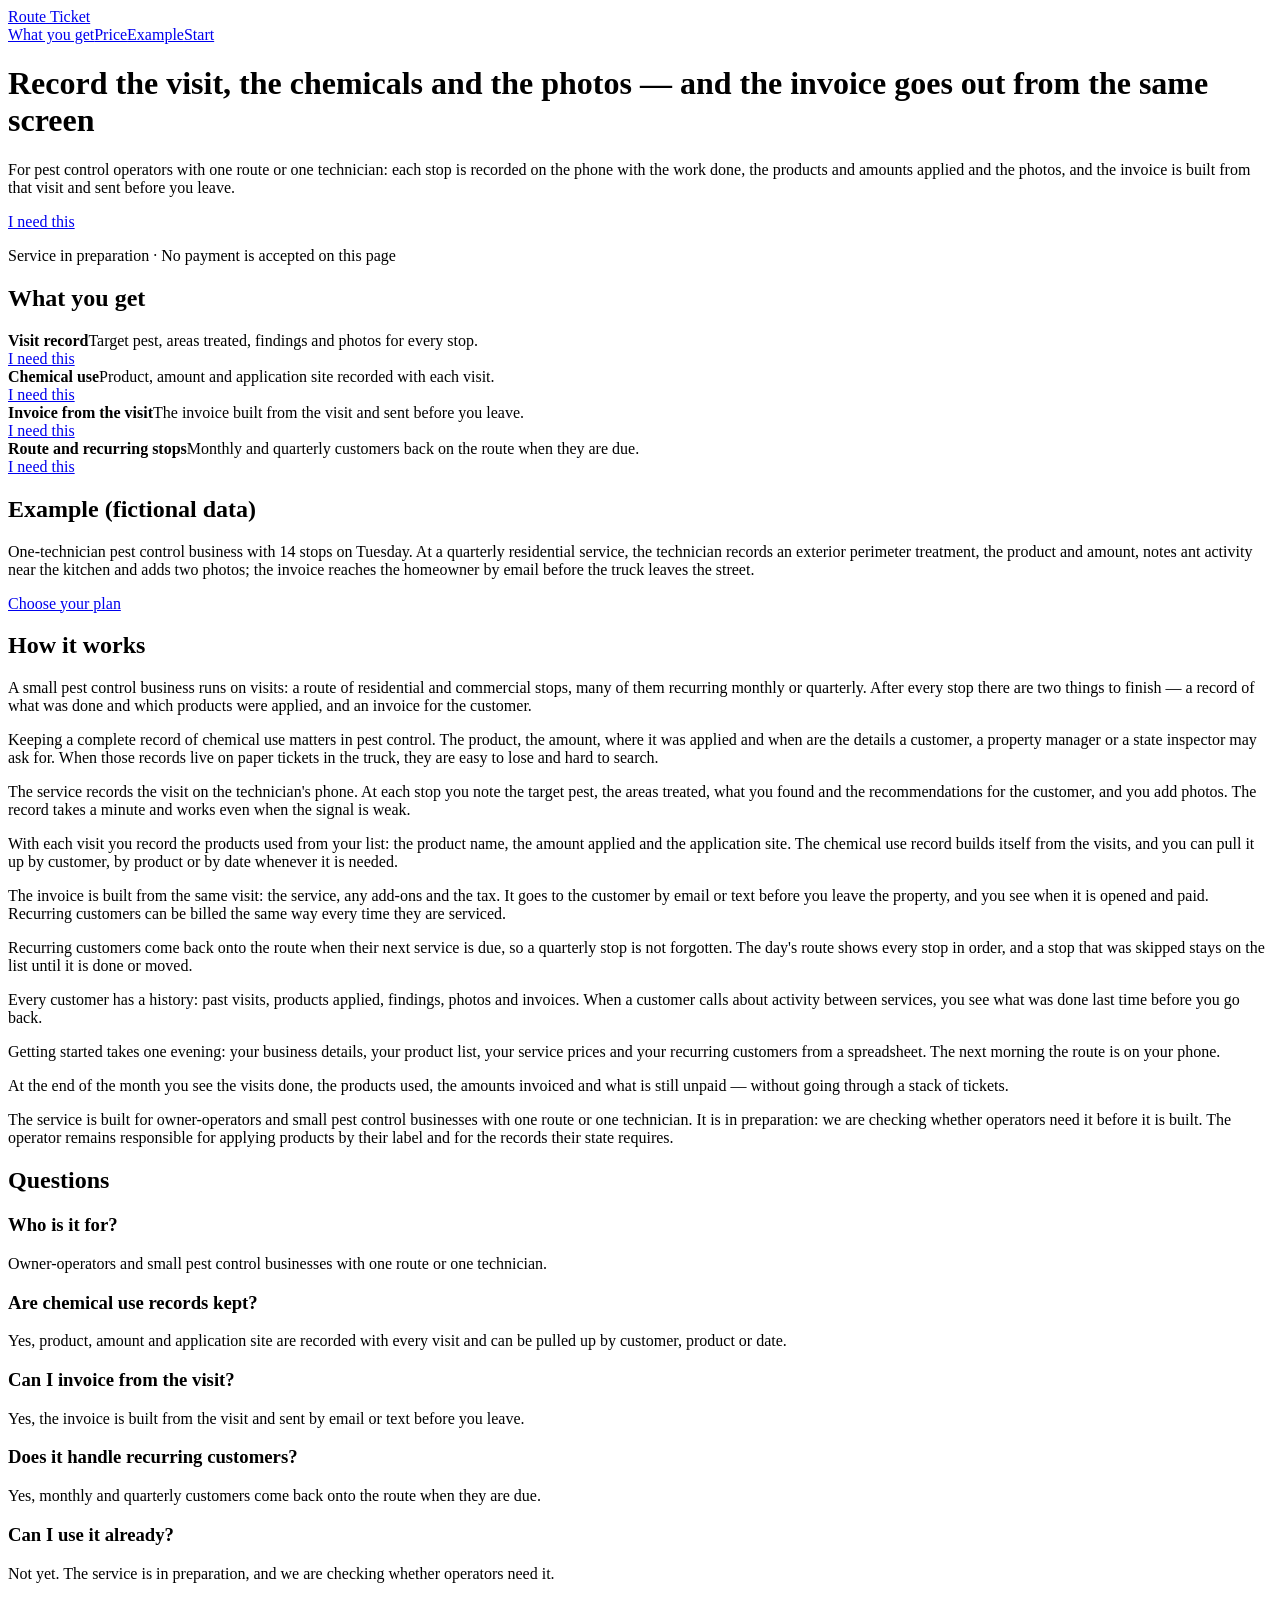
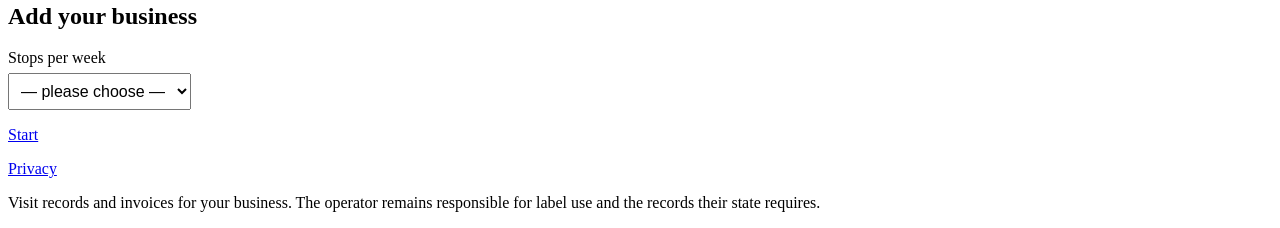
==== index.html @ 84f77076 "Смок pestvisit — комплект автора (_Гипотезы), публикация «Смоками» (органика, слово Владельца 14.10." ====
<!doctype html>
<html lang="en-US">
<head>
<meta charset="utf-8">
<!-- Google Tag Manager: код контейнера вставляет автор по заказу «Смоков» (СМ-09) -->
<meta name="viewport" content="width=device-width,initial-scale=1">
<link rel="canonical" href="https://pestvisit.dokufile.com/">
<title>Pest control visit records and invoices for small operators</title>
<meta name="description" content="For small pest control operators: each visit recorded on your phone with photos and chemicals applied, and the invoice sent from the visit.">
<link rel="icon" href="favicon.svg">
<link rel="stylesheet" href="style.css">
<script src="smoke.js" defer></script>
<!-- faq-jsonld:start -->
<script type="application/ld+json">
{
 "@context": "https://schema.org",
 "@type": "FAQPage",
 "mainEntity": [
  {
   "@type": "Question",
   "name": "Who is it for?",
   "acceptedAnswer": {
    "@type": "Answer",
    "text": "Owner-operators and small pest control businesses with one route or one technician."
   }
  },
  {
   "@type": "Question",
   "name": "Are chemical use records kept?",
   "acceptedAnswer": {
    "@type": "Answer",
    "text": "Yes, product, amount and application site are recorded with every visit and can be pulled up by customer, product or date."
   }
  },
  {
   "@type": "Question",
   "name": "Can I invoice from the visit?",
   "acceptedAnswer": {
    "@type": "Answer",
    "text": "Yes, the invoice is built from the visit and sent by email or text before you leave."
   }
  },
  {
   "@type": "Question",
   "name": "Does it handle recurring customers?",
   "acceptedAnswer": {
    "@type": "Answer",
    "text": "Yes, monthly and quarterly customers come back onto the route when they are due."
   }
  },
  {
   "@type": "Question",
   "name": "Can I use it already?",
   "acceptedAnswer": {
    "@type": "Answer",
    "text": "Not yet. The service is in preparation, and we are checking whether operators need it."
   }
  }
 ]
}
</script>
<!-- faq-jsonld:end -->
</head>
<body>
<!-- Google Tag Manager (noscript): по заказу «Смоков» (СМ-09) -->

<header><div class="wrap">
  <div class="logo"><a href="index.html" data-ev="click_logo_home">Route Ticket</a></div>
  <nav class="top"><a href="#what" data-ev="click_nav_what">What you get</a><a href="price.html" data-ev="click_nav_price">Price</a><a href="#example" data-ev="click_nav_example">Example</a><a href="#start" data-ev="click_nav_start">Start</a></nav>
</div></header>

<div class="wrap">
  <div class="hero">
    <h1>Record the visit, the chemicals and the photos — and the invoice goes out from the same screen</h1>
    <p class="sub">For pest control operators with one route or one technician: each stop is recorded on the phone with the work done, the products and amounts applied and the photos, and the invoice is built from that visit and sent before you leave.</p>
    <a class="cta" href="price.html" data-ev="cta_click">I need this</a>
    <p class="cta-note">Service in preparation · No payment is accepted on this page</p>
  </div>

  <section id="what" data-view="features_view">
    <h2>What you get</h2>
    <div class="grid">
      <div class="card"><b>Visit record</b><span>Target pest, areas treated, findings and photos for every stop.</span><br><a class="btn" href="price.html" data-ev="feature_visit">I need this</a></div>
      <div class="card"><b>Chemical use</b><span>Product, amount and application site recorded with each visit.</span><br><a class="btn" href="price.html" data-ev="feature_chemical">I need this</a></div>
      <div class="card"><b>Invoice from the visit</b><span>The invoice built from the visit and sent before you leave.</span><br><a class="btn" href="price.html" data-ev="feature_invoice">I need this</a></div>
      <div class="card"><b>Route and recurring stops</b><span>Monthly and quarterly customers back on the route when they are due.</span><br><a class="btn" href="price.html" data-ev="feature_route">I need this</a></div>
    </div>
  </section>

  <section id="example" data-view="example_view">
    <h2>Example (fictional data)</h2>
    <p class="fine">One-technician pest control business with 14 stops on Tuesday. At a quarterly residential service, the technician records an exterior perimeter treatment, the product and amount, notes ant activity near the kitchen and adds two photos; the invoice reaches the homeowner by email before the truck leaves the street.</p>
    <a class="cta" href="price.html" data-ev="click_cta_after_example">Choose your plan</a>
  </section>
<!-- seo-tekst:start -->
  <section id="opis">
    <h2>How it works</h2>
    <p>A small pest control business runs on visits: a route of residential and commercial stops, many of them recurring monthly or quarterly. After every stop there are two things to finish — a record of what was done and which products were applied, and an invoice for the customer.</p>
    <p>Keeping a complete record of chemical use matters in pest control. The product, the amount, where it was applied and when are the details a customer, a property manager or a state inspector may ask for. When those records live on paper tickets in the truck, they are easy to lose and hard to search.</p>
    <p>The service records the visit on the technician's phone. At each stop you note the target pest, the areas treated, what you found and the recommendations for the customer, and you add photos. The record takes a minute and works even when the signal is weak.</p>
    <p>With each visit you record the products used from your list: the product name, the amount applied and the application site. The chemical use record builds itself from the visits, and you can pull it up by customer, by product or by date whenever it is needed.</p>
    <p>The invoice is built from the same visit: the service, any add-ons and the tax. It goes to the customer by email or text before you leave the property, and you see when it is opened and paid. Recurring customers can be billed the same way every time they are serviced.</p>
    <p>Recurring customers come back onto the route when their next service is due, so a quarterly stop is not forgotten. The day's route shows every stop in order, and a stop that was skipped stays on the list until it is done or moved.</p>
    <p>Every customer has a history: past visits, products applied, findings, photos and invoices. When a customer calls about activity between services, you see what was done last time before you go back.</p>
    <p>Getting started takes one evening: your business details, your product list, your service prices and your recurring customers from a spreadsheet. The next morning the route is on your phone.</p>
    <p>At the end of the month you see the visits done, the products used, the amounts invoiced and what is still unpaid — without going through a stack of tickets.</p>
    <p>The service is built for owner-operators and small pest control businesses with one route or one technician. It is in preparation: we are checking whether operators need it before it is built. The operator remains responsible for applying products by their label and for the records their state requires.</p>
  </section>
  <section id="faq">
    <h2>Questions</h2>
    <h3>Who is it for?</h3>
    <p>Owner-operators and small pest control businesses with one route or one technician.</p>
    <h3>Are chemical use records kept?</h3>
    <p>Yes, product, amount and application site are recorded with every visit and can be pulled up by customer, product or date.</p>
    <h3>Can I invoice from the visit?</h3>
    <p>Yes, the invoice is built from the visit and sent by email or text before you leave.</p>
    <h3>Does it handle recurring customers?</h3>
    <p>Yes, monthly and quarterly customers come back onto the route when they are due.</p>
    <h3>Can I use it already?</h3>
    <p>Not yet. The service is in preparation, and we are checking whether operators need it.</p>
  </section>
<!-- seo-tekst:end -->
  <section id="start" data-view="start_view">
    <h2>Add your business</h2>
    <p><label>Stops per week<br><select data-ev-focus="form_start" style="margin-top:6px;padding:8px;font-size:16px"><option value="">— please choose —</option><option>Up to 25</option><option>25–60</option><option>60–120</option><option>More than 120</option></select></label></p>
    <a class="cta" href="price.html" data-ev="form_submit_click">Start</a>
  </section>
</div>

<footer><div class="wrap">
  <p><a href="privacy.html" data-ev="click_legal_privacy">Privacy</a></p>
  <p class="muted">Visit records and invoices for your business. The operator remains responsible for label use and the records their state requires.</p>
</div></footer>

</body>
</html>
---- style.css ----
/* Общая база смоков (СМ-23): стиль — один на все смоки, правит «Смоки» в super-romeo/smoki-base. */
@import url("https://super-romeo.github.io/smoki-base/v1/style.css");
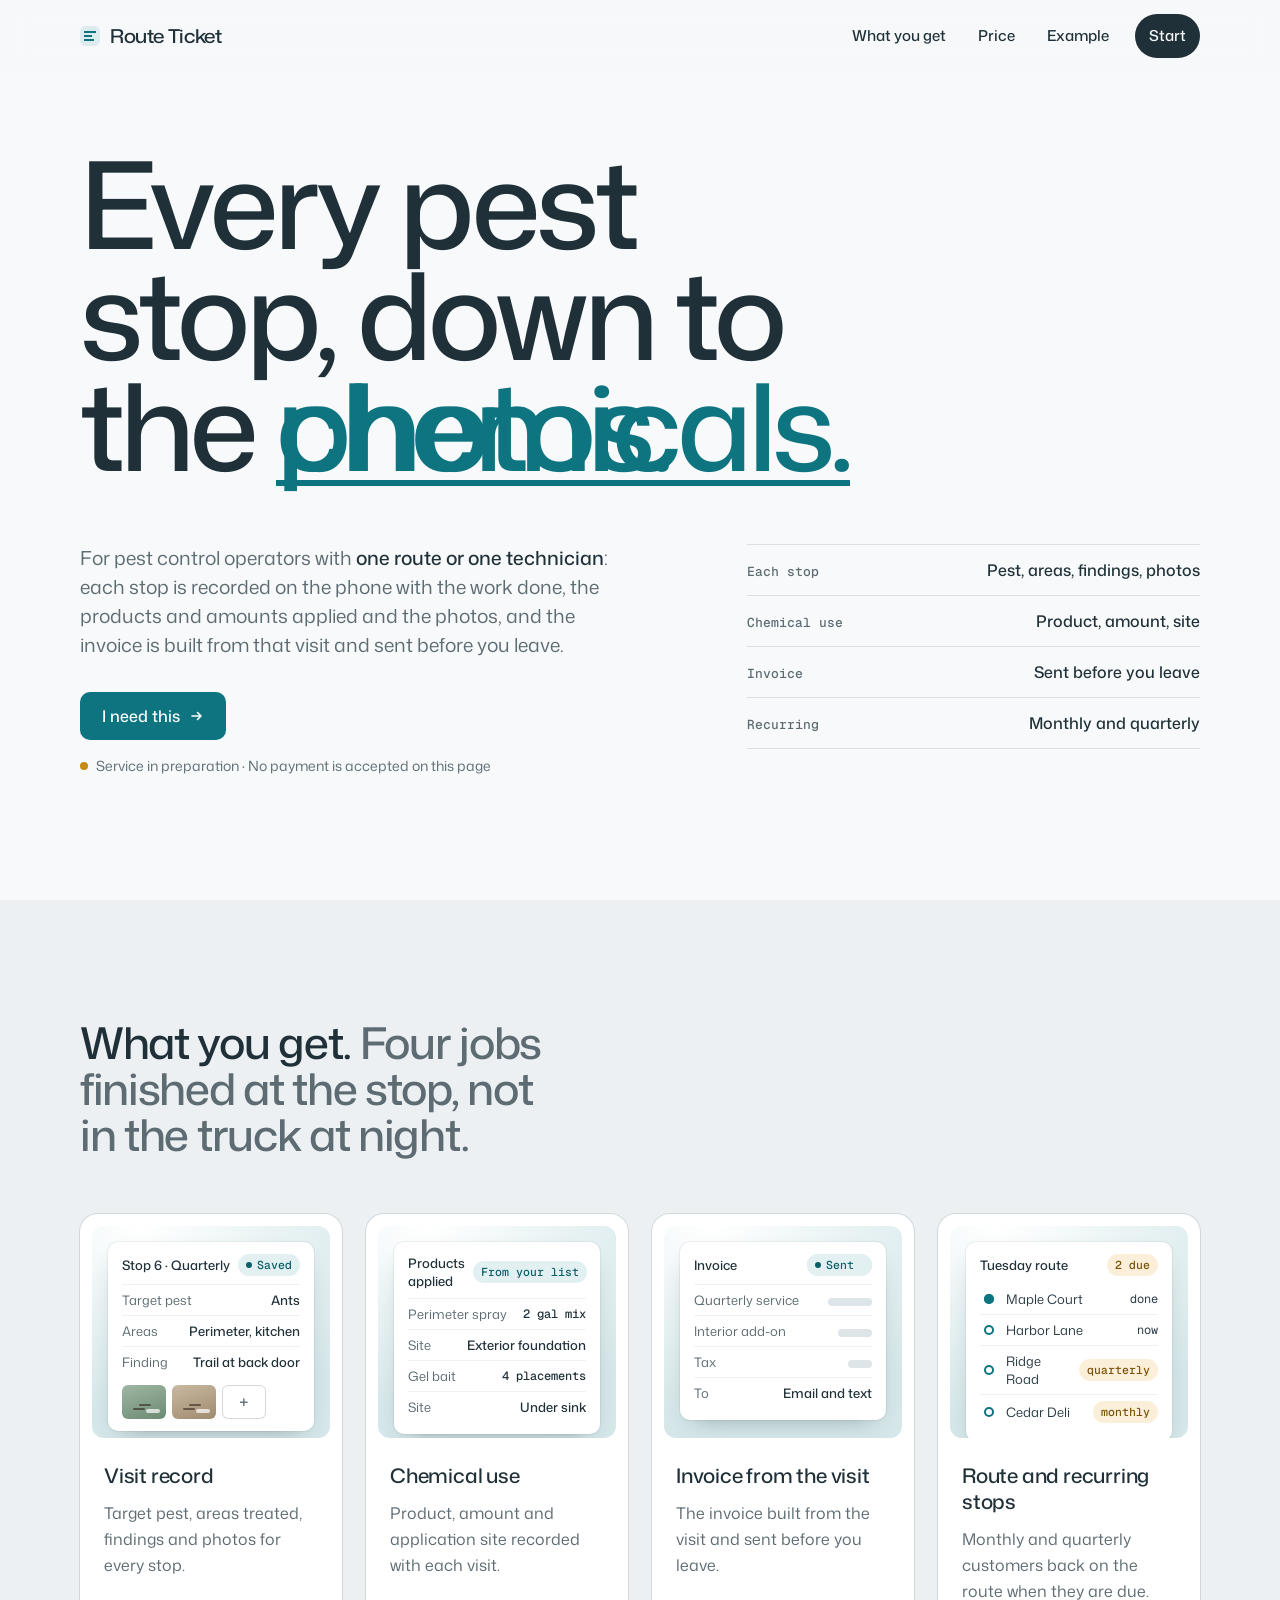
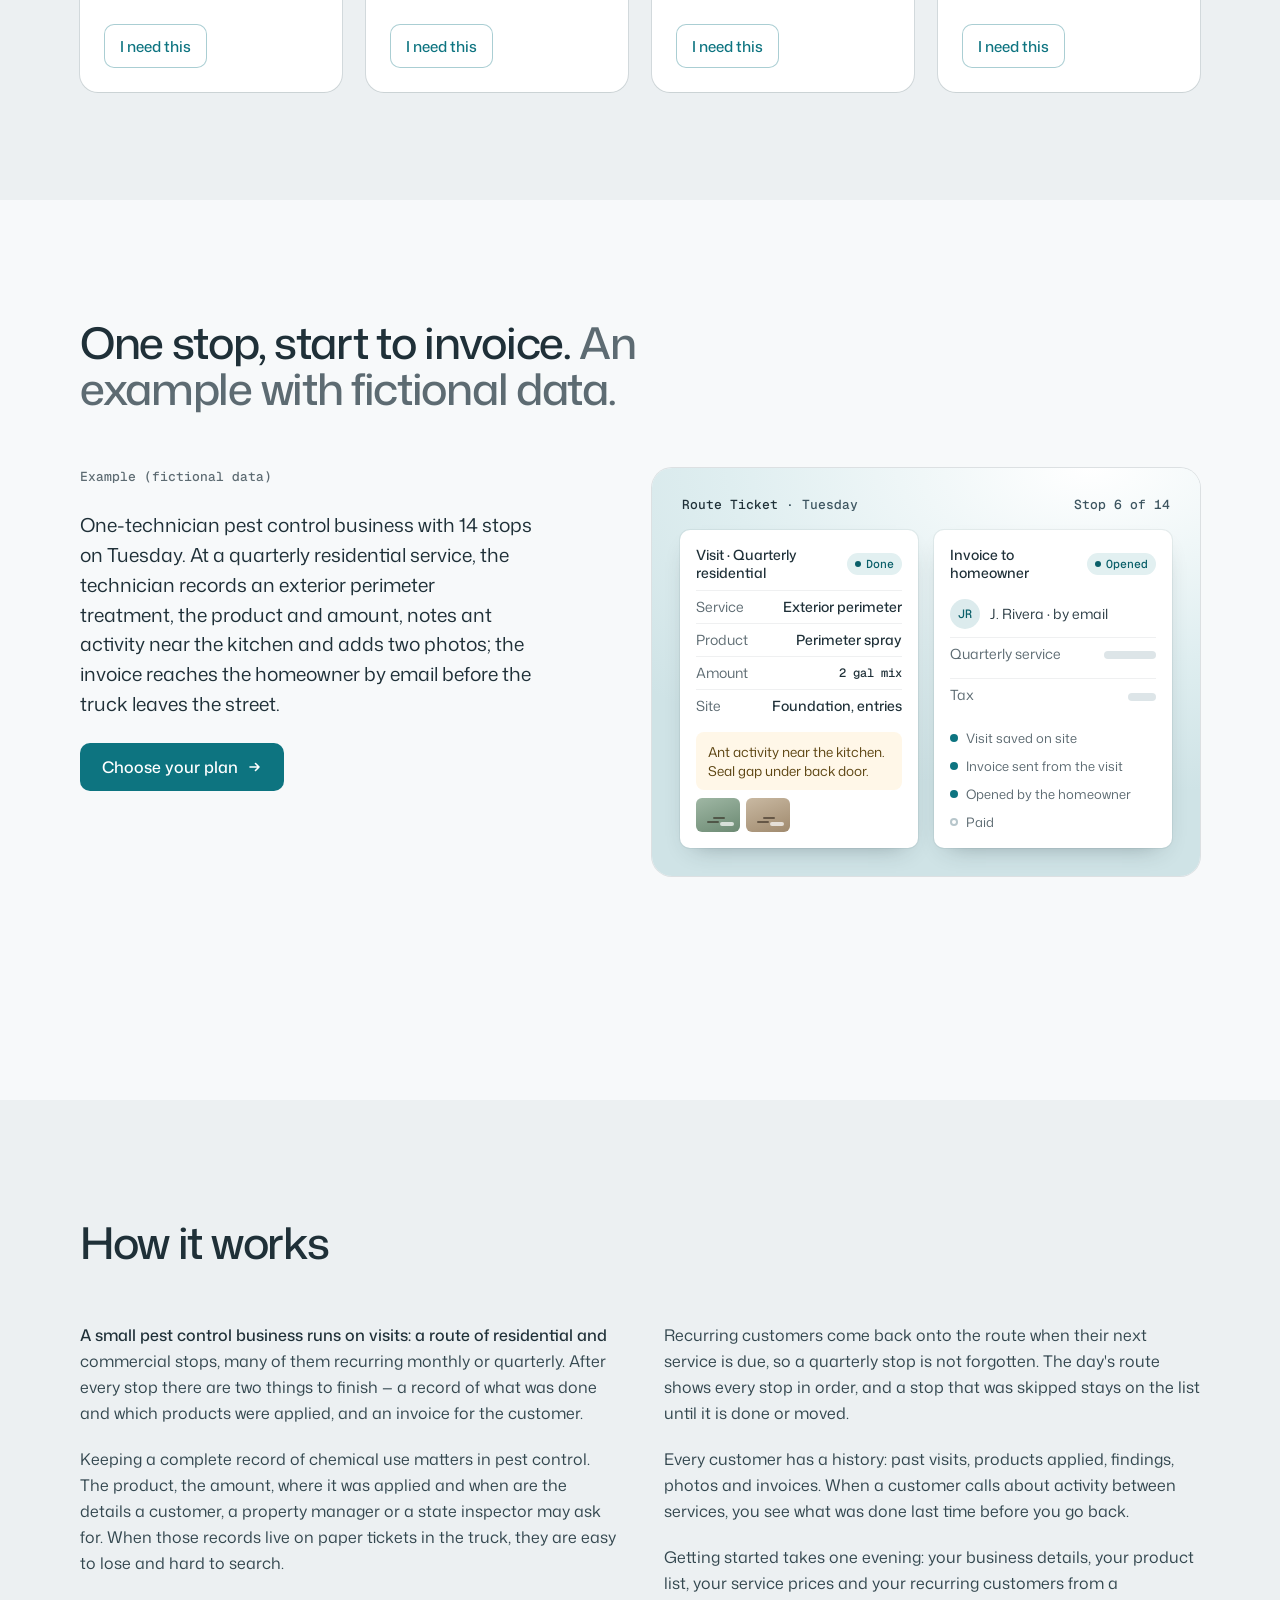
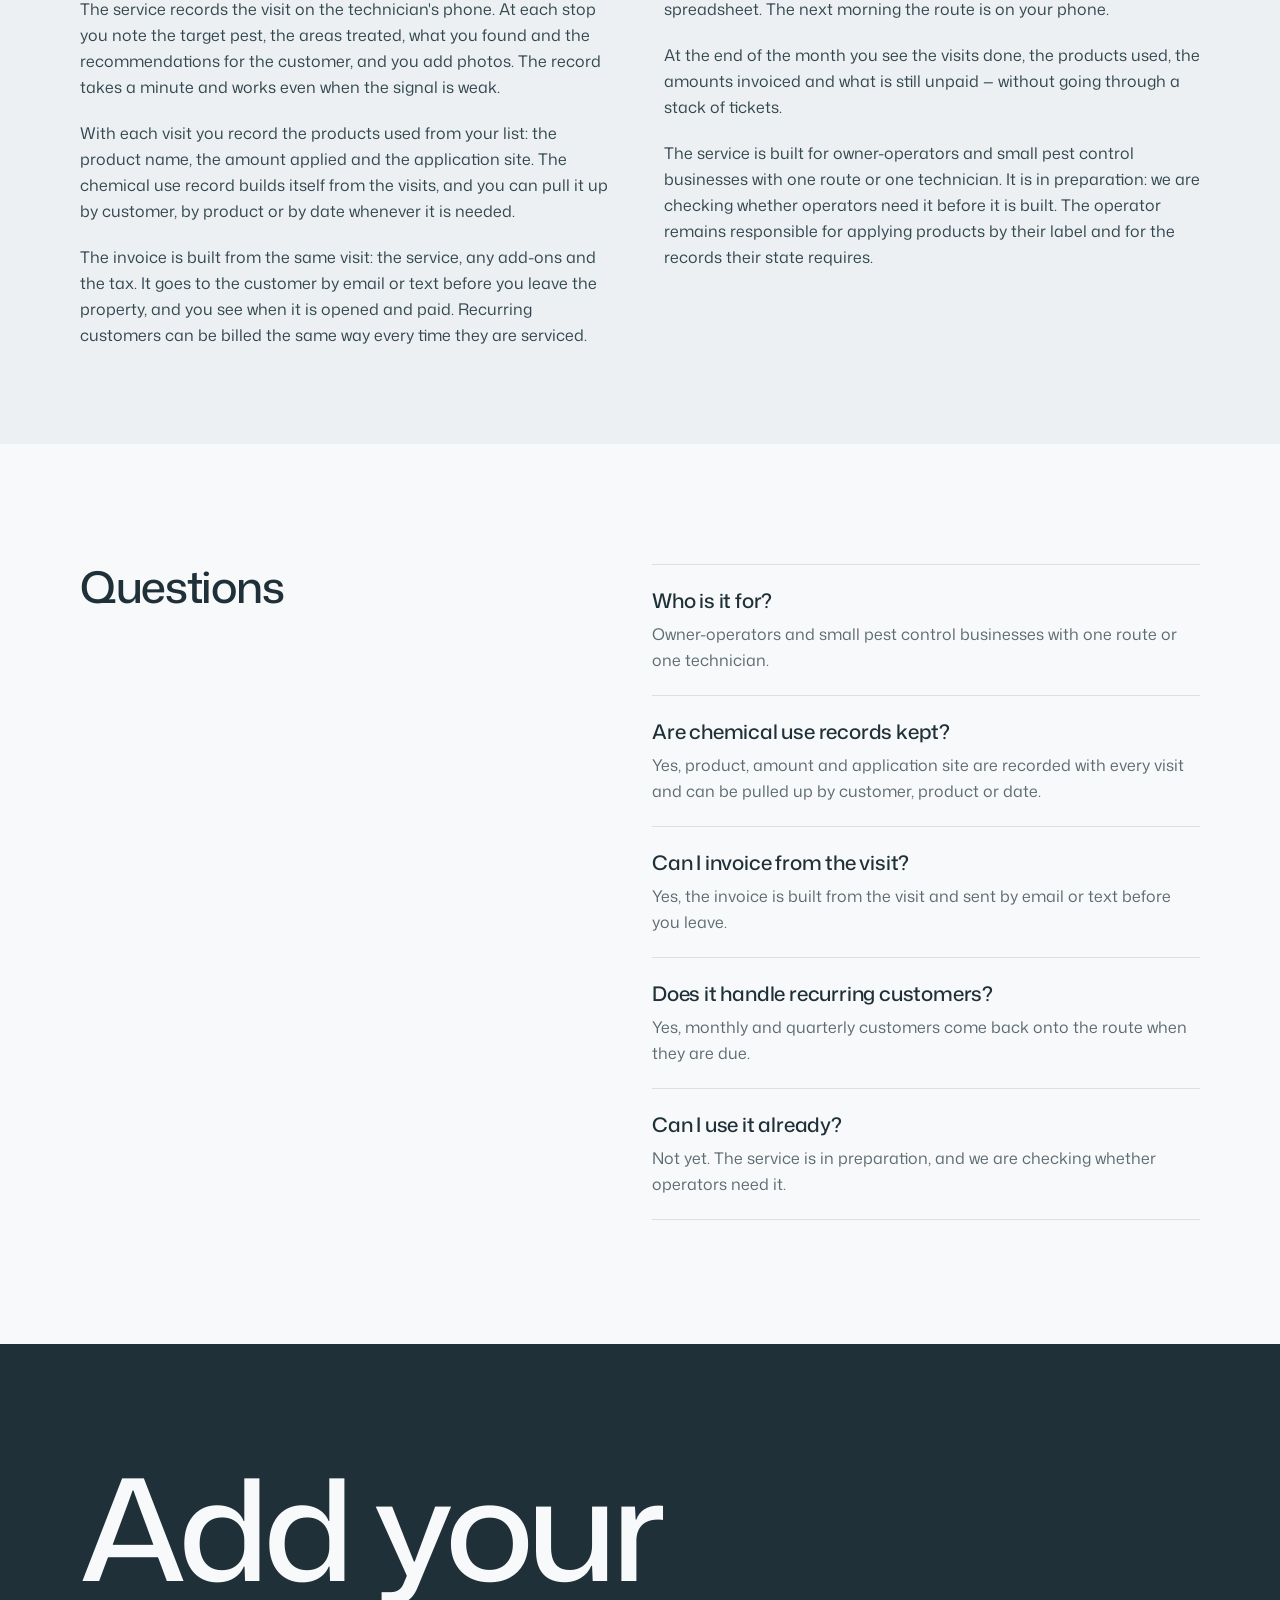
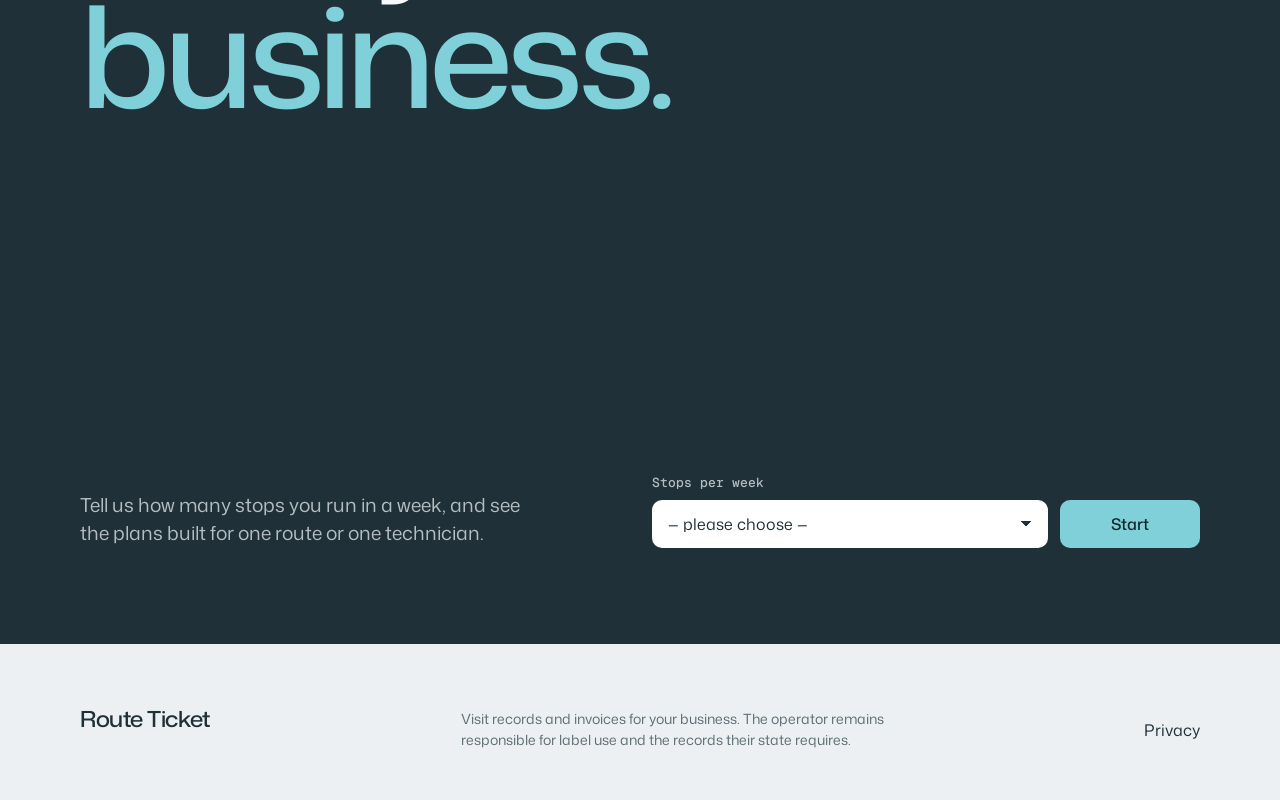
==== commit ade0dcd4: "Главная: чистый стиль «Taste Skill, первый экран word» — вариант для выбора Владельцем (09.11.2026)" ====
--- a/index.html
+++ b/index.html
@@ -2,13 +2,23 @@
 <html lang="en-US">
 <head>
 <meta charset="utf-8">
-<!-- Google Tag Manager: код контейнера вставляет автор по заказу «Смоков» (СМ-09) -->
+<!-- Google Tag Manager -->
+<script>(function(w,d,s,l,i){w[l]=w[l]||[];w[l].push({'gtm.start':
+new Date().getTime(),event:'gtm.js'});var f=d.getElementsByTagName(s)[0],
+j=d.createElement(s),dl=l!='dataLayer'?'&l='+l:'';j.async=true;j.src=
+'https://www.googletagmanager.com/gtm.js?id='+i+dl;f.parentNode.insertBefore(j,f);
+})(window,document,'script','dataLayer','GTM-NCHRGHRR');</script>
+<!-- End Google Tag Manager -->
 <meta name="viewport" content="width=device-width,initial-scale=1">
 <link rel="canonical" href="https://pestvisit.dokufile.com/">
 <title>Pest control visit records and invoices for small operators</title>
 <meta name="description" content="For small pest control operators: each visit recorded on your phone with photos and chemicals applied, and the invoice sent from the visit.">
 <link rel="icon" href="favicon.svg">
 <link rel="stylesheet" href="style.css">
+<link rel="preconnect" href="https://fonts.googleapis.com">
+<link rel="preconnect" href="https://fonts.gstatic.com" crossorigin>
+<link href="https://fonts.googleapis.com/css2?family=Mona+Sans:wdth,wght@75..125,400..600&family=Geist+Mono:wght@400..500&display=swap" rel="stylesheet">
+<link rel="stylesheet" href="variant.css">
 <script src="smoke.js" defer></script>
 <!-- faq-jsonld:start -->
 <script type="application/ld+json">
@@ -62,75 +72,237 @@
 <!-- faq-jsonld:end -->
 </head>
 <body>
-<!-- Google Tag Manager (noscript): по заказу «Смоков» (СМ-09) -->
+<!-- Google Tag Manager (noscript) -->
+<noscript><iframe src="https://www.googletagmanager.com/ns.html?id=GTM-NCHRGHRR"
+height="0" width="0" style="display:none;visibility:hidden"></iframe></noscript>
+<!-- End Google Tag Manager (noscript) -->
 
 <header><div class="wrap">
   <div class="logo"><a href="index.html" data-ev="click_logo_home">Route Ticket</a></div>
-  <nav class="top"><a href="#what" data-ev="click_nav_what">What you get</a><a href="price.html" data-ev="click_nav_price">Price</a><a href="#example" data-ev="click_nav_example">Example</a><a href="#start" data-ev="click_nav_start">Start</a></nav>
+  <nav class="top" aria-label="Main"><a href="#what" data-ev="click_nav_what">What you get</a><a href="price.html" data-ev="click_nav_price">Price</a><a href="#example" data-ev="click_nav_example">Example</a><a href="#start" data-ev="click_nav_start">Start</a></nav>
 </div></header>
 
-<div class="wrap">
-  <div class="hero">
-    <h1>Record the visit, the chemicals and the photos — and the invoice goes out from the same screen</h1>
-    <p class="sub">For pest control operators with one route or one technician: each stop is recorded on the phone with the work done, the products and amounts applied and the photos, and the invoice is built from that visit and sent before you leave.</p>
-    <a class="cta" href="price.html" data-ev="cta_click">I need this</a>
-    <p class="cta-note">Service in preparation · No payment is accepted on this page</p>
-  </div>
-
-  <section id="what" data-view="features_view">
-    <h2>What you get</h2>
-    <div class="grid">
-      <div class="card"><b>Visit record</b><span>Target pest, areas treated, findings and photos for every stop.</span><br><a class="btn" href="price.html" data-ev="feature_visit">I need this</a></div>
-      <div class="card"><b>Chemical use</b><span>Product, amount and application site recorded with each visit.</span><br><a class="btn" href="price.html" data-ev="feature_chemical">I need this</a></div>
-      <div class="card"><b>Invoice from the visit</b><span>The invoice built from the visit and sent before you leave.</span><br><a class="btn" href="price.html" data-ev="feature_invoice">I need this</a></div>
-      <div class="card"><b>Route and recurring stops</b><span>Monthly and quarterly customers back on the route when they are due.</span><br><a class="btn" href="price.html" data-ev="feature_route">I need this</a></div>
-    </div>
-  </section>
-
-  <section id="example" data-view="example_view">
-    <h2>Example (fictional data)</h2>
-    <p class="fine">One-technician pest control business with 14 stops on Tuesday. At a quarterly residential service, the technician records an exterior perimeter treatment, the product and amount, notes ant activity near the kitchen and adds two photos; the invoice reaches the homeowner by email before the truck leaves the street.</p>
-    <a class="cta" href="price.html" data-ev="click_cta_after_example">Choose your plan</a>
+<main class="page">
+  <section class="hero" data-enter aria-labelledby="hero-h">
+    <div class="wrap">
+      <h1 id="hero-h">Every pest stop, down to the <span class="ly-word" data-words="chemicals.|photos.|invoice."><span>chemicals.</span></span></h1>
+      <div class="hero__foot">
+        <div class="hero__copy">
+          <p class="hero__lead">For pest control operators with <b>one route or one technician</b>: each stop is recorded on the phone with the work done, the products and amounts applied and the photos, and the invoice is built from that visit and sent before you leave.</p>
+          <div class="btn-row">
+            <a class="cta" href="price.html" data-ev="cta_click">I need this<svg viewBox="0 0 14 14" aria-hidden="true"><path d="M2 7h9M7.5 3.5 11 7l-3.5 3.5" fill="none" stroke="currentColor" stroke-width="1.6" stroke-linecap="round" stroke-linejoin="round"/></svg></a>
+            <p class="cta-note">Service in preparation · No payment is accepted on this page</p>
+          </div>
+        </div>
+        <dl class="hero__facts">
+          <div><dt>Each stop</dt><dd>Pest, areas, findings, photos</dd></div>
+          <div><dt>Chemical use</dt><dd>Product, amount, site</dd></div>
+          <div><dt>Invoice</dt><dd>Sent before you leave</dd></div>
+          <div><dt>Recurring</dt><dd>Monthly and quarterly</dd></div>
+        </dl>
+      </div>
+    </div>
+  </section>
+
+  <section id="what" class="ground-surface" data-view="features_view" aria-labelledby="what-h">
+    <div class="wrap">
+      <div class="section-head">
+        <h2 id="what-h">What you get. <span class="muted">Four jobs finished at the stop, not in the truck at night.</span></h2>
+      </div>
+      <div class="tools">
+        <div class="card tool"><b>Visit record</b><span>Target pest, areas treated, findings and photos for every stop.</span><br><a class="btn" href="price.html" data-ev="feature_visit">I need this</a>
+          <div class="panel" aria-hidden="true">
+            <div class="frag">
+              <div class="fh">Stop 6 · Quarterly <span class="chip chip--ok">Saved</span></div>
+              <div class="ln"><span>Target pest</span><span>Ants</span></div>
+              <div class="ln"><span>Areas</span><span>Perimeter, kitchen</span></div>
+              <div class="ln"><span>Finding</span><span>Trail at back door</span></div>
+              <div class="thumbs"><span class="thumb"></span><span class="thumb"></span><span class="thumb thumb--add">+</span></div>
+            </div>
+          </div>
+        </div>
+        <div class="card tool"><b>Chemical use</b><span>Product, amount and application site recorded with each visit.</span><br><a class="btn" href="price.html" data-ev="feature_chemical">I need this</a>
+          <div class="panel" aria-hidden="true">
+            <div class="frag">
+              <div class="fh">Products applied <span class="chip">From your list</span></div>
+              <div class="ln"><span>Perimeter spray</span><span class="mono">2 gal mix</span></div>
+              <div class="ln"><span>Site</span><span>Exterior foundation</span></div>
+              <div class="ln"><span>Gel bait</span><span class="mono">4 placements</span></div>
+              <div class="ln"><span>Site</span><span>Under sink</span></div>
+            </div>
+          </div>
+        </div>
+        <div class="card tool"><b>Invoice from the visit</b><span>The invoice built from the visit and sent before you leave.</span><br><a class="btn" href="price.html" data-ev="feature_invoice">I need this</a>
+          <div class="panel" aria-hidden="true">
+            <div class="frag">
+              <div class="fh">Invoice <span class="send-state"><span class="chip a">Sending</span><span class="chip chip--ok b">Sent</span></span></div>
+              <div class="ln"><span>Quarterly service</span><span><i class="bar" style="width:44px"></i></span></div>
+              <div class="ln"><span>Interior add-on</span><span><i class="bar" style="width:34px"></i></span></div>
+              <div class="ln"><span>Tax</span><span><i class="bar" style="width:24px"></i></span></div>
+              <div class="ln"><span>To</span><span>Email and text</span></div>
+            </div>
+          </div>
+        </div>
+        <div class="card tool"><b>Route and recurring stops</b><span>Monthly and quarterly customers back on the route when they are due.</span><br><a class="btn" href="price.html" data-ev="feature_route">I need this</a>
+          <div class="panel" aria-hidden="true">
+            <div class="frag">
+              <div class="fh">Tuesday route <span class="chip chip--due">2 due</span></div>
+              <ul class="stops">
+                <li class="done"><i></i><span>Maple Court</span><span class="mono">done</span></li>
+                <li class="now"><i></i><span>Harbor Lane</span><span class="mono">now</span></li>
+                <li><i></i><span>Ridge Road</span><span class="chip chip--due">quarterly</span></li>
+                <li><i></i><span>Cedar Deli</span><span class="chip chip--due">monthly</span></li>
+              </ul>
+            </div>
+          </div>
+        </div>
+      </div>
+    </div>
+  </section>
+
+  <section id="example" data-view="example_view" aria-labelledby="example-h">
+    <div class="wrap">
+      <div class="section-head">
+        <h2 id="example-h">One stop, start to invoice. <span class="muted">An example with fictional data.</span></h2>
+      </div>
+      <div class="ex">
+        <div class="ex__text">
+          <p class="ex__tag">Example (fictional data)</p>
+          <p class="fine">One-technician pest control business with 14 stops on Tuesday. At a quarterly residential service, the technician records an exterior perimeter treatment, the product and amount, notes ant activity near the kitchen and adds two photos; the invoice reaches the homeowner by email before the truck leaves the street.</p>
+          <a class="cta" href="price.html" data-ev="click_cta_after_example">Choose your plan<svg viewBox="0 0 14 14" aria-hidden="true"><path d="M2 7h9M7.5 3.5 11 7l-3.5 3.5" fill="none" stroke="currentColor" stroke-width="1.6" stroke-linecap="round" stroke-linejoin="round"/></svg></a>
+        </div>
+        <div class="app-frame" role="img" aria-label="The visit screen for a quarterly residential stop: exterior perimeter treatment, the product and amount, ant activity near the kitchen, two photos, and the invoice emailed to the homeowner and opened">
+          <div class="app" aria-hidden="true">
+            <div class="app__top"><span><b>Route Ticket</b> · Tuesday</span><span>Stop 6 of 14</span></div>
+            <div class="frag">
+              <div class="fh">Visit · Quarterly residential <span class="chip chip--ok">Done</span></div>
+              <div class="ln"><span>Service</span><span>Exterior perimeter</span></div>
+              <div class="ln"><span>Product</span><span>Perimeter spray</span></div>
+              <div class="ln"><span>Amount</span><span class="mono">2 gal mix</span></div>
+              <div class="ln"><span>Site</span><span>Foundation, entries</span></div>
+              <div class="note">Ant activity near the kitchen. Seal gap under back door.</div>
+              <div class="thumbs"><span class="thumb"></span><span class="thumb"></span></div>
+            </div>
+            <div class="frag mail">
+              <div class="fh">Invoice to homeowner <span class="chip chip--ok">Opened</span></div>
+              <div class="who"><span class="avatar">JR</span><span>J. Rivera · by email</span></div>
+              <div class="ln"><span>Quarterly service</span><span><i class="bar" style="width:52px"></i></span></div>
+              <div class="ln"><span>Tax</span><span><i class="bar" style="width:28px"></i></span></div>
+              <ul class="timeline">
+                <li>Visit saved on site</li>
+                <li>Invoice sent from the visit</li>
+                <li>Opened by the homeowner</li>
+                <li class="wait">Paid</li>
+              </ul>
+            </div>
+          </div>
+        </div>
+      </div>
+    </div>
   </section>
 <!-- seo-tekst:start -->
-  <section id="opis">
-    <h2>How it works</h2>
-    <p>A small pest control business runs on visits: a route of residential and commercial stops, many of them recurring monthly or quarterly. After every stop there are two things to finish — a record of what was done and which products were applied, and an invoice for the customer.</p>
-    <p>Keeping a complete record of chemical use matters in pest control. The product, the amount, where it was applied and when are the details a customer, a property manager or a state inspector may ask for. When those records live on paper tickets in the truck, they are easy to lose and hard to search.</p>
-    <p>The service records the visit on the technician's phone. At each stop you note the target pest, the areas treated, what you found and the recommendations for the customer, and you add photos. The record takes a minute and works even when the signal is weak.</p>
-    <p>With each visit you record the products used from your list: the product name, the amount applied and the application site. The chemical use record builds itself from the visits, and you can pull it up by customer, by product or by date whenever it is needed.</p>
-    <p>The invoice is built from the same visit: the service, any add-ons and the tax. It goes to the customer by email or text before you leave the property, and you see when it is opened and paid. Recurring customers can be billed the same way every time they are serviced.</p>
-    <p>Recurring customers come back onto the route when their next service is due, so a quarterly stop is not forgotten. The day's route shows every stop in order, and a stop that was skipped stays on the list until it is done or moved.</p>
-    <p>Every customer has a history: past visits, products applied, findings, photos and invoices. When a customer calls about activity between services, you see what was done last time before you go back.</p>
-    <p>Getting started takes one evening: your business details, your product list, your service prices and your recurring customers from a spreadsheet. The next morning the route is on your phone.</p>
-    <p>At the end of the month you see the visits done, the products used, the amounts invoiced and what is still unpaid — without going through a stack of tickets.</p>
-    <p>The service is built for owner-operators and small pest control businesses with one route or one technician. It is in preparation: we are checking whether operators need it before it is built. The operator remains responsible for applying products by their label and for the records their state requires.</p>
-  </section>
-  <section id="faq">
-    <h2>Questions</h2>
-    <h3>Who is it for?</h3>
-    <p>Owner-operators and small pest control businesses with one route or one technician.</p>
-    <h3>Are chemical use records kept?</h3>
-    <p>Yes, product, amount and application site are recorded with every visit and can be pulled up by customer, product or date.</p>
-    <h3>Can I invoice from the visit?</h3>
-    <p>Yes, the invoice is built from the visit and sent by email or text before you leave.</p>
-    <h3>Does it handle recurring customers?</h3>
-    <p>Yes, monthly and quarterly customers come back onto the route when they are due.</p>
-    <h3>Can I use it already?</h3>
-    <p>Not yet. The service is in preparation, and we are checking whether operators need it.</p>
+  <section id="opis" class="ground-surface" aria-labelledby="opis-h">
+    <div class="wrap">
+      <div class="section-head">
+        <h2 id="opis-h">How it works</h2>
+      </div>
+      <div class="cols">
+        <p>A small pest control business runs on visits: a route of residential and commercial stops, many of them recurring monthly or quarterly. After every stop there are two things to finish — a record of what was done and which products were applied, and an invoice for the customer.</p>
+        <p>Keeping a complete record of chemical use matters in pest control. The product, the amount, where it was applied and when are the details a customer, a property manager or a state inspector may ask for. When those records live on paper tickets in the truck, they are easy to lose and hard to search.</p>
+        <p>The service records the visit on the technician's phone. At each stop you note the target pest, the areas treated, what you found and the recommendations for the customer, and you add photos. The record takes a minute and works even when the signal is weak.</p>
+        <p>With each visit you record the products used from your list: the product name, the amount applied and the application site. The chemical use record builds itself from the visits, and you can pull it up by customer, by product or by date whenever it is needed.</p>
+        <p>The invoice is built from the same visit: the service, any add-ons and the tax. It goes to the customer by email or text before you leave the property, and you see when it is opened and paid. Recurring customers can be billed the same way every time they are serviced.</p>
+        <p>Recurring customers come back onto the route when their next service is due, so a quarterly stop is not forgotten. The day's route shows every stop in order, and a stop that was skipped stays on the list until it is done or moved.</p>
+        <p>Every customer has a history: past visits, products applied, findings, photos and invoices. When a customer calls about activity between services, you see what was done last time before you go back.</p>
+        <p>Getting started takes one evening: your business details, your product list, your service prices and your recurring customers from a spreadsheet. The next morning the route is on your phone.</p>
+        <p>At the end of the month you see the visits done, the products used, the amounts invoiced and what is still unpaid — without going through a stack of tickets.</p>
+        <p>The service is built for owner-operators and small pest control businesses with one route or one technician. It is in preparation: we are checking whether operators need it before it is built. The operator remains responsible for applying products by their label and for the records their state requires.</p>
+      </div>
+    </div>
+  </section>
+  <section id="faq" aria-labelledby="faq-h">
+    <div class="wrap faq">
+      <div class="section-head">
+        <h2 id="faq-h">Questions</h2>
+      </div>
+      <div class="faq__list">
+        <h3>Who is it for?</h3>
+        <p>Owner-operators and small pest control businesses with one route or one technician.</p>
+        <h3>Are chemical use records kept?</h3>
+        <p>Yes, product, amount and application site are recorded with every visit and can be pulled up by customer, product or date.</p>
+        <h3>Can I invoice from the visit?</h3>
+        <p>Yes, the invoice is built from the visit and sent by email or text before you leave.</p>
+        <h3>Does it handle recurring customers?</h3>
+        <p>Yes, monthly and quarterly customers come back onto the route when they are due.</p>
+        <h3>Can I use it already?</h3>
+        <p>Not yet. The service is in preparation, and we are checking whether operators need it.</p>
+      </div>
+    </div>
   </section>
 <!-- seo-tekst:end -->
-  <section id="start" data-view="start_view">
-    <h2>Add your business</h2>
-    <p><label>Stops per week<br><select data-ev-focus="form_start" style="margin-top:6px;padding:8px;font-size:16px"><option value="">— please choose —</option><option>Up to 25</option><option>25–60</option><option>60–120</option><option>More than 120</option></select></label></p>
-    <a class="cta" href="price.html" data-ev="form_submit_click">Start</a>
-  </section>
-</div>
+  <section id="start" class="ground-ink" data-view="start_view" aria-labelledby="start-h">
+    <div class="wrap">
+      <h2 id="start-h" class="close-word" data-liquid>Add your <span>business.</span></h2>
+      <div class="start-form">
+        <p class="start-form__lead">Tell us how many stops you run in a week, and see the plans built for one route or one technician.</p>
+        <div class="start-form__row">
+          <label>Stops per week<br><select data-ev-focus="form_start" style="margin-top:6px;padding:8px;font-size:16px"><option value="">— please choose —</option><option>Up to 25</option><option>25–60</option><option>60–120</option><option>More than 120</option></select></label>
+          <a class="cta" href="price.html" data-ev="form_submit_click">Start</a>
+        </div>
+      </div>
+    </div>
+    <svg width="0" height="0" style="position:absolute" aria-hidden="true" focusable="false">
+      <filter id="liquid" x="-5%" y="-10%" width="110%" height="120%">
+        <feTurbulence type="fractalNoise" baseFrequency="0.012 0.03" numOctaves="2" seed="3" result="n"/>
+        <feDisplacementMap in="SourceGraphic" in2="n" scale="0" xChannelSelector="R" yChannelSelector="G"/>
+      </filter>
+    </svg>
+  </section>
+</main>
 
 <footer><div class="wrap">
-  <p><a href="privacy.html" data-ev="click_legal_privacy">Privacy</a></p>
+  <p class="footer__mark">Route Ticket</p>
   <p class="muted">Visit records and invoices for your business. The operator remains responsible for label use and the records their state requires.</p>
+  <p class="legal"><a href="privacy.html" data-ev="click_legal_privacy">Privacy</a></p>
 </div></footer>
 
+<script>
+(function () {
+  var still = window.matchMedia && matchMedia('(prefers-reduced-motion: reduce)').matches;
+  if (still) return;
+  /* the live word: two rounds, then it rests on the first word */
+  var w = document.querySelector('.ly-word');
+  if (w) {
+    var words = w.getAttribute('data-words').split('|'), cur = w.firstElementChild, i = 0, steps = words.length * 2;
+    for (var k = 1; k < words.length; k++) { var s = document.createElement('span'); s.textContent = words[k]; s.className = 'is-next'; s.setAttribute('aria-hidden', 'true'); w.appendChild(s); }
+    var spans = w.children;
+    var t = setInterval(function () {
+      var next = spans[(i + 1) % spans.length];
+      spans[i % spans.length].className = 'is-out';
+      next.className = '';
+      i++;
+      setTimeout(function () { for (var j = 0; j < spans.length; j++) if (spans[j] !== next) spans[j].className = 'is-next'; }, 650);
+      if (i >= steps) clearInterval(t);
+    }, 2200);
+  }
+  /* liquid type: the close headline ripples where the pointer crosses it and settles within a second */
+  var h = document.querySelector('[data-liquid]'), f = document.getElementById('liquid');
+  if (h && f && matchMedia('(hover: hover)').matches) {
+    var map = f.querySelector('feDisplacementMap'), turb = f.querySelector('feTurbulence'), amt = 0, raf = 0;
+    var tick = function () {
+      amt *= 0.9;
+      map.setAttribute('scale', amt.toFixed(1));
+      if (amt > 0.3) raf = requestAnimationFrame(tick); else { amt = 0; raf = 0; h.style.filter = ''; }
+    };
+    h.addEventListener('pointermove', function (e) {
+      var r = h.getBoundingClientRect();
+      turb.setAttribute('baseFrequency', (0.008 + 0.01 * (e.clientX - r.left) / r.width).toFixed(4) + ' ' + (0.02 + 0.02 * (e.clientY - r.top) / r.height).toFixed(4));
+      amt = Math.min(28, amt + 4);
+      h.style.filter = 'url(#liquid)';
+      if (!raf) raf = requestAnimationFrame(tick);
+    });
+  }
+})();
+</script>
 </body>
 </html>
--- a/variant.css
+++ b/variant.css
@@ -0,0 +1,321 @@
+/* Route Ticket — Taste Skill 2.5, software page.
+   Deal: hero "word"; palette cool-white-slate (frost ground, slate ink, teal accent: the clean, cool look of a
+   field tablet in a service truck, the teal of a treated, safe surface); type mona (Mona Sans + Geist Mono, wdth axis);
+   nav plain bar; footer-columns; close-type; rhythm surface-pairs; buttons solid; mark wordmark;
+   one dealt moment: liquid-type on the close headline. No external images: every picture is live HTML/CSS. */
+
+:root {
+  --p-bg: #f7f9fa; --p-surface: #ecf0f2; --p-ink: #1f3038; --p-muted: #5d6b72;
+  --p-accent: #0d7480; --p-accent-ink: #ffffff; --p-action: #0d7480; --p-action-ink: #ffffff;
+  --p-inv-bg: #1f3038; --p-inv-surface: #2c3c44; --p-inv-ink: #f7f9fa; --p-inv-muted: #b4bec2;
+  --font-display: "Mona Sans", system-ui, sans-serif;
+  --font-text: "Mona Sans", system-ui, sans-serif;
+  --font-mono: "Geist Mono", ui-monospace, "SFMono-Regular", Menlo, Consolas, monospace;
+  --display-weight: 500;
+  --display-tracking: -0.03em;
+  --display-tracking-xl: -0.04em;
+  --display-stretch: 104%;
+
+  --line: rgb(31 48 56 / .12);
+  --panel: #ffffff;
+  --gut: 80px;
+  --nav: 72px;
+  --padt: 120px;
+  --padb: 96px;
+  --r-sm: 8px; --r-md: 12px; --r-lg: 18px;
+  --ease: cubic-bezier(.2, .7, .2, 1);
+  --t-h2: clamp(30px, 3.4vw, 48px);
+  --t-lead: clamp(18px, 1.5vw, 20px);
+}
+@media (max-width: 1023px) { :root { --gut: 48px; --padt: 104px; --padb: 72px; } }
+@media (max-width: 639px)  { :root { --gut: 24px; --padt: 96px; --padb: 56px; --nav: 64px; } }
+
+*, *::before, *::after { box-sizing: border-box; }
+html { -webkit-text-size-adjust: 100%; scroll-padding-top: 0; scroll-behavior: auto; overflow-x: clip; }
+body {
+  margin: 0; background: var(--p-bg); color: var(--p-ink);
+  font: 400 16px/26px var(--font-text); font-stretch: 100%;
+  -webkit-font-smoothing: antialiased; text-rendering: optimizeLegibility;
+  overflow-x: clip; max-width: none; padding: 0;
+}
+h1, h2, h3, p { margin: 0; }
+a { color: inherit; }
+:focus-visible { outline: 2px solid var(--p-accent); outline-offset: 3px; border-radius: 4px; }
+.wrap { width: min(100% - 2 * var(--gut), 1280px); margin-inline: auto; padding: 0; max-width: none; }
+
+/* ---------- header ---------- */
+header {
+  position: fixed; inset: 0 0 auto; z-index: 20; height: var(--nav);
+  background: rgb(247 249 250 / .86); backdrop-filter: saturate(1.4) blur(14px); -webkit-backdrop-filter: saturate(1.4) blur(14px);
+  border-bottom: 1px solid transparent; padding: 0; margin: 0;
+}
+header > .wrap { height: 100%; display: flex; align-items: center; justify-content: space-between; gap: 24px; }
+.logo { margin: 0; }
+.logo a {
+  display: inline-flex; align-items: center; gap: 10px; min-height: 44px; text-decoration: none;
+  font: 500 19px/1 var(--font-display); font-stretch: 112%; letter-spacing: -0.02em; color: var(--p-ink);
+}
+.logo a::before {
+  content: ""; width: 20px; height: 20px; border-radius: 6px; background:
+    linear-gradient(var(--p-accent), var(--p-accent)) 4px 5px / 12px 2px no-repeat,
+    linear-gradient(var(--p-accent), var(--p-accent)) 4px 9px / 8px 2px no-repeat,
+    linear-gradient(var(--p-accent), var(--p-accent)) 4px 13px / 10px 2px no-repeat,
+    #dcebed;
+}
+nav.top { display: flex; gap: 4px; margin: 0; }
+nav.top a {
+  position: relative; display: inline-flex; align-items: center; min-height: 44px; padding: 0 14px;
+  font: 500 15px/1 var(--font-text); color: var(--p-ink); text-decoration: none; border-radius: 999px;
+  transition: background-color .2s var(--ease);
+}
+nav.top a:hover { background: var(--p-surface); }
+nav.top a[href="#start"] { background: var(--p-ink); color: var(--p-bg); margin-left: 8px; }
+nav.top a[href="#start"]:hover { background: #12232a; }
+@media (max-width: 639px) {
+  nav.top a { padding: 0 9px; font-size: 14px; }
+  nav.top a[href="#start"] { margin-left: 2px; }
+  .logo a { font-size: 17px; }
+  .logo a::before { display: none; }
+}
+/* a narrow phone: the four links take a second row, so every one stays visible */
+@media (max-width: 479px) {
+  :root { --nav: 100px; --padt: 124px; }
+  header > .wrap { flex-wrap: wrap; align-content: center; row-gap: 0; column-gap: 12px; }
+  .logo a { min-height: 44px; }
+  nav.top { width: 100%; justify-content: space-between; gap: 0; margin-left: -9px; width: calc(100% + 9px); }
+  nav.top a { padding: 0 9px; }
+}
+
+/* ---------- sections ---------- */
+main > section, .page > section, .page > .hero {
+  position: relative; min-height: calc(var(--h, 1) * 100svh);
+  padding: var(--padt) 0 var(--padb); margin: 0; border: 0;
+}
+.ground-surface { background: var(--p-surface); }
+.page > .ground-surface, .page > .ground-ink { padding-inline: var(--gut); }
+.ground-surface > .wrap, .ground-ink > .wrap { width: min(100%, 1280px); }
+.ground-ink { background: var(--p-inv-bg); color: var(--p-inv-ink); }
+h2 {
+  font: var(--display-weight) var(--t-h2)/1.06 var(--font-display); font-stretch: var(--display-stretch);
+  letter-spacing: var(--display-tracking); max-width: 22ch; text-wrap: balance;
+}
+h2 .muted { color: var(--p-muted); }
+.ground-ink h2 .muted { color: var(--p-inv-muted); }
+.section-head { display: grid; gap: 20px; margin-bottom: 56px; }
+.section-head p { font-size: var(--t-lead); line-height: 1.5; color: var(--p-muted); max-width: 56ch; }
+.t-label { font: 500 13px/18px var(--font-mono); letter-spacing: .02em; color: var(--p-muted); text-transform: none; }
+
+/* ---------- buttons ---------- */
+.cta, .btn {
+  display: inline-flex; align-items: center; justify-content: center; gap: 10px; min-height: 48px;
+  padding: 0 22px; border-radius: 10px; border: 0; text-decoration: none; cursor: pointer;
+  font: 500 16px/1 var(--font-text); background: var(--p-action); color: var(--p-action-ink);
+  transition: transform .18s var(--ease), background-color .2s var(--ease), box-shadow .2s var(--ease);
+  margin: 0;
+}
+.cta:hover, .btn:hover { transform: translateY(-1px); background: #0a5f69; box-shadow: 0 6px 16px -8px rgb(16 28 33 / .45); }
+.cta:active, .btn:active { transform: translateY(0) scale(.98); box-shadow: none; }
+.cta svg { width: 14px; height: 14px; transition: transform .2s var(--ease); }
+.cta:hover svg { transform: translateX(3px); }
+.btn { min-height: 44px; padding: 0 16px; font-size: 15px; background: transparent; color: var(--p-accent); box-shadow: inset 0 0 0 1px rgb(13 116 128 / .35); }
+.btn:hover { background: var(--p-accent); color: #fff; box-shadow: none; }
+
+/* ---------- hero: word ---------- */
+.hero { display: flex; flex-direction: column; justify-content: center; padding: calc(var(--nav) + 48px) 0 64px; background: var(--p-bg); }
+.hero > .wrap { align-self: center; }
+.hero h1 {
+  font: var(--display-weight) clamp(54px, 9.4vw, 144px)/.92 var(--font-display); font-stretch: 104%;
+  letter-spacing: var(--display-tracking-xl); max-width: none; text-wrap: balance; color: var(--p-ink);
+}
+.ly-word { position: relative; display: inline-grid; vertical-align: bottom; overflow: clip; overflow-clip-margin: .14em; margin-bottom: -.1em; color: var(--p-accent); }
+.ly-word > span {
+  grid-area: 1 / 1; justify-self: start; white-space: nowrap; padding-bottom: .1em;
+  background: linear-gradient(var(--p-accent), var(--p-accent)) 0 calc(100% - .05em) / 100% max(3px, .05em) no-repeat;
+  transition: transform .6s var(--ease), opacity .6s var(--ease);
+}
+.ly-word > span.is-out { transform: translateY(-105%); opacity: 0; }
+.ly-word > span.is-next { transform: translateY(105%); opacity: 0; }
+.hero__foot { display: grid; grid-template-columns: repeat(12, minmax(0, 1fr)); column-gap: 24px; margin-top: 64px; align-items: start; }
+.hero__copy { grid-column: 1 / span 6; }
+.hero__lead { font-size: var(--t-lead); line-height: 1.5; color: var(--p-muted); max-width: 54ch; margin: 0; }
+.hero__lead b { color: var(--p-ink); font-weight: 500; }
+.hero .btn-row { display: flex; flex-wrap: wrap; align-items: center; gap: 16px 20px; margin-top: 32px; }
+.cta-note { font: 400 14px/20px var(--font-text); color: var(--p-muted); margin: 0; display: inline-flex; align-items: center; gap: 8px; }
+.cta-note::before { content: ""; width: 8px; height: 8px; border-radius: 50%; background: #c58a12; flex: none; }
+.hero__facts { grid-column: 8 / span 5; margin: 0; display: grid; }
+.hero__facts > div { display: flex; justify-content: space-between; align-items: baseline; gap: 16px; padding: 12px 0; border-top: 1px solid var(--line); }
+.hero__facts > div:last-child { border-bottom: 1px solid var(--line); }
+.hero__facts dt { font: 500 13px/18px var(--font-mono); color: var(--p-muted); }
+.hero__facts dd { margin: 0; font-weight: 500; text-align: right; }
+
+/* the hero enters once on load */
+[data-enter] h1, [data-enter] .hero__copy, [data-enter] .hero__facts { animation: enter .9s var(--ease) both; }
+[data-enter] .hero__copy { animation-delay: .12s; }
+[data-enter] .hero__facts { animation-delay: .22s; }
+@keyframes enter { from { opacity: 0; transform: translateY(18px); } to { opacity: 1; transform: none; } }
+
+/* ---------- features: four tools ---------- */
+.tools { display: grid; grid-template-columns: repeat(4, minmax(0, 1fr)); gap: 24px; }
+.tool {
+  display: grid; grid-template-rows: auto auto 1fr auto; gap: 12px; padding: 12px 12px 24px; margin: 0;
+  background: var(--panel); border-radius: var(--r-lg); box-shadow: 0 1px 0 rgb(31 48 56 / .04), 0 0 0 1px var(--line);
+  transition: transform .25s var(--ease), box-shadow .25s var(--ease);
+}
+.tool:hover { transform: translateY(-2px); box-shadow: 0 14px 30px -18px rgb(31 48 56 / .35), 0 0 0 1px var(--line); }
+.tool b { display: block; font: 500 20px/26px var(--font-display); font-stretch: 104%; letter-spacing: -0.01em; padding: 12px 12px 0; }
+.tool > span { color: var(--p-muted); padding: 0 12px; }
+.tool .btn { justify-self: start; margin: 8px 12px 0; }
+.tool br { display: none; }
+
+/* lit panel holding a live fragment */
+.panel {
+  order: -1; position: relative; height: 212px; border-radius: 12px; overflow: hidden; padding: 16px;
+  background: radial-gradient(120% 90% at 20% 0%, #ffffff 0%, #e6f1f2 55%, #d5e7e9 100%);
+}
+.frag {
+  background: #fff; border-radius: 10px; padding: 12px 14px; box-shadow: 0 10px 24px -14px rgb(31 48 56 / .45), 0 0 0 1px rgb(31 48 56 / .06);
+  font: 400 13px/18px var(--font-text); color: #2b3c44;
+}
+.frag .fh { margin: 0 0 8px; font: 500 13px/18px var(--font-text); display: flex; justify-content: space-between; align-items: center; gap: 8px; color: var(--p-ink); }
+.chip { display: inline-flex; align-items: center; gap: 5px; padding: 2px 8px; border-radius: 999px; font: 500 11.5px/18px var(--font-mono); background: #e2f0f1; color: #0a5f69; white-space: nowrap; }
+.chip--due { background: #fbefd9; color: #7a5208; }
+.chip--ok::before { content: ""; width: 6px; height: 6px; border-radius: 50%; background: currentColor; }
+.ln { display: flex; justify-content: space-between; gap: 10px; padding: 6px 0; border-top: 1px solid rgb(31 48 56 / .07); }
+.ln span:first-child { color: var(--p-muted); }
+.ln span:last-child { font-weight: 500; color: var(--p-ink); text-align: right; }
+.mono { font-family: var(--font-mono); font-size: 12px; }
+.thumbs { display: flex; gap: 6px; margin-top: 8px; }
+.thumb { width: 44px; height: 34px; border-radius: 6px; background: linear-gradient(160deg, #9fb7a4, #6c8a73); position: relative; overflow: hidden; }
+.thumb::after { content: ""; position: absolute; inset: auto 6px 6px auto; width: 14px; height: 4px; border-radius: 2px; background: rgb(255 255 255 / .7); box-shadow: -8px -6px 0 -1px rgb(40 30 20 / .55), -14px -2px 0 -1px rgb(40 30 20 / .55); }
+.thumb:nth-child(2) { background: linear-gradient(160deg, #c9b9a2, #a08a6e); }
+.thumb--add { background: #fff; box-shadow: inset 0 0 0 1px rgb(31 48 56 / .18); display: grid; place-items: center; color: var(--p-muted); font: 500 16px/1 var(--font-text); }
+.thumb--add::after { display: none; }
+.bar { display: inline-block; height: 8px; border-radius: 4px; background: #dde5e8; vertical-align: middle; }
+.stops { list-style: none; margin: 0; padding: 0; }
+.stops li { display: grid; grid-template-columns: 18px 1fr auto; gap: 8px; align-items: center; padding: 6px 0; border-top: 1px solid rgb(31 48 56 / .07); }
+.stops li:first-child { border-top: 0; }
+.stops i { width: 10px; height: 10px; border-radius: 50%; box-shadow: inset 0 0 0 2px var(--p-accent); justify-self: center; }
+.stops li.done i { background: var(--p-accent); }
+.stops li.now i { background: #fff; animation: ping 3s var(--ease) infinite; }
+@keyframes ping { 0%, 60%, 100% { background: #fff; } 30% { background: #7fc3ca; } }
+.send-state { position: relative; display: inline-grid; }
+.send-state > span { grid-area: 1 / 1; }
+.send-state .a { animation: swapA 3.2s var(--ease) infinite; }
+.send-state .b { animation: swapB 3.2s var(--ease) infinite; }
+@keyframes swapA { 0%, 40% { opacity: 1; } 50%, 90% { opacity: 0; } 100% { opacity: 1; } }
+@keyframes swapB { 0%, 40% { opacity: 0; } 50%, 90% { opacity: 1; } 100% { opacity: 0; } }
+
+/* ---------- example: the app frame ---------- */
+.ex { display: grid; grid-template-columns: repeat(12, minmax(0, 1fr)); column-gap: 24px; align-items: start; }
+.ex__text { grid-column: 1 / span 5; display: grid; gap: 24px; justify-items: start; }
+.ex__text .fine { font-size: var(--t-lead); line-height: 1.55; color: var(--p-ink); max-width: 46ch; margin: 0; }
+.ex__tag { font: 500 13px/18px var(--font-mono); color: var(--p-muted); }
+.app-frame {
+  grid-column: 7 / span 6; border-radius: 20px; padding: 28px; position: relative; overflow: hidden;
+  background: radial-gradient(110% 80% at 80% 0%, #ffffff 0%, #dfeef0 60%, #cfe3e6 100%);
+  box-shadow: 0 0 0 1px var(--line);
+}
+.app { display: grid; grid-template-columns: 1fr 1fr; gap: 16px; }
+.app .frag { padding: 16px; font-size: 14px; line-height: 20px; }
+.app .frag .fh { font-size: 14px; }
+.app__top { grid-column: 1 / -1; display: flex; justify-content: space-between; align-items: center; gap: 12px; padding: 0 2px; font: 500 13px/18px var(--font-mono); color: #3d5560; }
+.app__top b { font-weight: 500; color: var(--p-ink); }
+.app .note { margin-top: 10px; padding: 10px 12px; border-radius: 8px; background: #fff7e8; color: #5b4310; font-size: 13.5px; line-height: 19px; }
+.mail { display: grid; gap: 8px; }
+.mail .who { display: flex; gap: 10px; align-items: center; }
+.avatar { width: 30px; height: 30px; border-radius: 50%; background: #dcebed; display: grid; place-items: center; font: 500 12px/1 var(--font-mono); color: #0a5f69; flex: none; }
+.timeline { list-style: none; margin: 8px 0 0; padding: 0; display: grid; gap: 8px; font-size: 13px; }
+.timeline li { display: flex; gap: 8px; align-items: center; color: var(--p-muted); }
+.timeline li::before { content: ""; width: 8px; height: 8px; border-radius: 50%; background: var(--p-accent); flex: none; }
+.timeline li.wait::before { background: #fff; box-shadow: inset 0 0 0 2px #b7c6cb; }
+
+/* ---------- how it works (kept text) ---------- */
+#opis .cols { columns: 2; column-gap: 48px; }
+#opis .cols p { break-inside: avoid; margin: 0 0 20px; color: #33474f; max-width: 62ch; }
+#opis .cols p:first-child::first-line { color: var(--p-ink); font-weight: 500; }
+
+/* ---------- questions ---------- */
+.faq { display: grid; grid-template-columns: repeat(12, minmax(0, 1fr)); column-gap: 24px; }
+.faq .section-head { grid-column: 1 / span 5; align-self: start; }
+.faq__list { grid-column: 7 / span 6; display: grid; }
+.faq__list h3 { font: 500 20px/26px var(--font-display); font-stretch: 104%; letter-spacing: -0.01em; padding-top: 22px; border-top: 1px solid var(--line); margin: 0; }
+.faq__list p { color: var(--p-muted); padding: 8px 0 22px; margin: 0; max-width: 56ch; }
+.faq__list p:last-child { border-bottom: 1px solid var(--line); }
+
+/* ---------- start: close-type with the liquid headline ---------- */
+#start { display: flex; flex-direction: column; }
+#start > .wrap { flex: 1; display: flex; flex-direction: column; justify-content: space-between; gap: 64px; }
+.close-word {
+  font: var(--display-weight) clamp(56px, 11vw, 168px)/.9 var(--font-display); font-stretch: 108%;
+  letter-spacing: var(--display-tracking-xl); max-width: 11ch; margin: 0; color: var(--p-inv-ink);
+}
+.close-word span { color: #7fd0d8; }
+.start-form { display: grid; grid-template-columns: repeat(12, minmax(0, 1fr)); column-gap: 24px; align-items: end; row-gap: 24px; }
+.start-form__lead { grid-column: 1 / span 5; color: var(--p-inv-muted); font-size: var(--t-lead); line-height: 1.5; margin: 0; }
+.start-form__row { grid-column: 7 / span 6; display: flex; gap: 12px; align-items: end; margin: 0; }
+.start-form__row label { flex: 1; display: grid; gap: 8px; font: 500 13px/18px var(--font-mono); color: var(--p-inv-muted); }
+.start-form__row label br { display: none; }
+.start-form__row select {
+  margin: 0 !important; padding: 0 44px 0 16px !important; min-height: 48px; width: 100%;
+  font: 400 16px/1 var(--font-text) !important; color: var(--p-ink); background-color: #fff; border: 0; border-radius: 10px;
+  appearance: none; -webkit-appearance: none;
+  background-image: linear-gradient(45deg, transparent 50%, #1f3038 50%), linear-gradient(135deg, #1f3038 50%, transparent 50%);
+  background-position: calc(100% - 22px) 21px, calc(100% - 16px) 21px; background-size: 6px 6px; background-repeat: no-repeat;
+}
+#start .cta { background: #7fd0d8; color: #10262c; min-width: 140px; }
+#start .cta:hover { background: #a5e0e6; box-shadow: none; }
+
+/* ---------- footer: columns ---------- */
+footer { background: var(--p-surface); padding: 64px 0 48px; margin: 0; border: 0; }
+footer > .wrap { display: grid; grid-template-columns: repeat(12, minmax(0, 1fr)); column-gap: 24px; row-gap: 24px; align-items: start; }
+.footer__mark { grid-column: 1 / span 4; font: 500 22px/1 var(--font-display); font-stretch: 112%; letter-spacing: -0.02em; margin: 0; }
+footer .muted { grid-column: 5 / span 5; color: var(--p-muted); margin: 0; font-size: 14px; line-height: 21px; }
+footer .legal { grid-column: 11 / span 2; justify-self: end; margin: 0; }
+footer .legal a { display: inline-flex; align-items: center; min-height: 44px; color: var(--p-ink); text-decoration: none;
+  background: linear-gradient(currentColor, currentColor) 0 calc(100% - 10px) / 0 1px no-repeat; transition: background-size .3s var(--ease); }
+footer .legal a:hover { background-size: 100% 1px; }
+
+/* ---------- 1024 to 1279 ---------- */
+@media (max-width: 1279px) {
+  .tools { grid-template-columns: repeat(2, minmax(0, 1fr)); }
+}
+/* ---------- tablet and phone ---------- */
+@media (max-width: 1023px) {
+  .hero__copy, .hero__facts, .ex__text, .app-frame, .faq .section-head, .faq__list,
+  .start-form__lead, .start-form__row { grid-column: 1 / -1; }
+  .hero__facts { margin-top: 40px; grid-template-columns: 1fr 1fr; column-gap: 24px; }
+  .hero__facts > div { display: grid; gap: 2px; justify-content: start; }
+  .hero__facts > div:nth-last-child(2) { border-bottom: 1px solid var(--line); }
+  .hero__facts dd { text-align: left; }
+  .app-frame { margin-top: 40px; }
+  .faq__list { margin-top: 8px; }
+  #opis .cols { columns: 1; }
+  footer .muted, .footer__mark { grid-column: 1 / -1; }
+  footer .legal { grid-column: 1 / -1; justify-self: start; }
+}
+@media (max-width: 639px) {
+  main > section, .page > section { min-height: 0; }
+  .hero { min-height: 100svh; padding-top: calc(var(--nav) + 32px); padding-bottom: 32px; justify-content: flex-start; }
+  .hero__foot { margin-top: 32px; }
+  .hero .btn-row { margin-top: 24px; }
+  .hero .cta { width: 100%; }
+  .hero__facts { margin-top: 28px; }
+  .hero__facts dt { font-size: 12px; }
+  .hero__facts dd { font-size: 15px; line-height: 21px; }
+  .tools { grid-template-columns: 1fr; gap: 16px; }
+  .section-head { margin-bottom: 36px; }
+  .app-frame { padding: 16px; border-radius: 16px; }
+  .app { grid-template-columns: 1fr; gap: 12px; }
+  .ex__text .cta, .start-form__row .cta { width: 100%; }
+  .start-form__row { flex-direction: column; align-items: stretch; }
+  #start > .wrap { gap: 40px; }
+}
+
+/* ---------- reduced motion: everything rests, nothing hidden ---------- */
+@media (prefers-reduced-motion: reduce) {
+  *, *::before, *::after { animation: none !important; transition: none !important; }
+  .send-state .b { opacity: 0; }
+}
+
+/* footer: base stylesheet paints footer text light; this footer is light */
+footer{color:#1f3038}
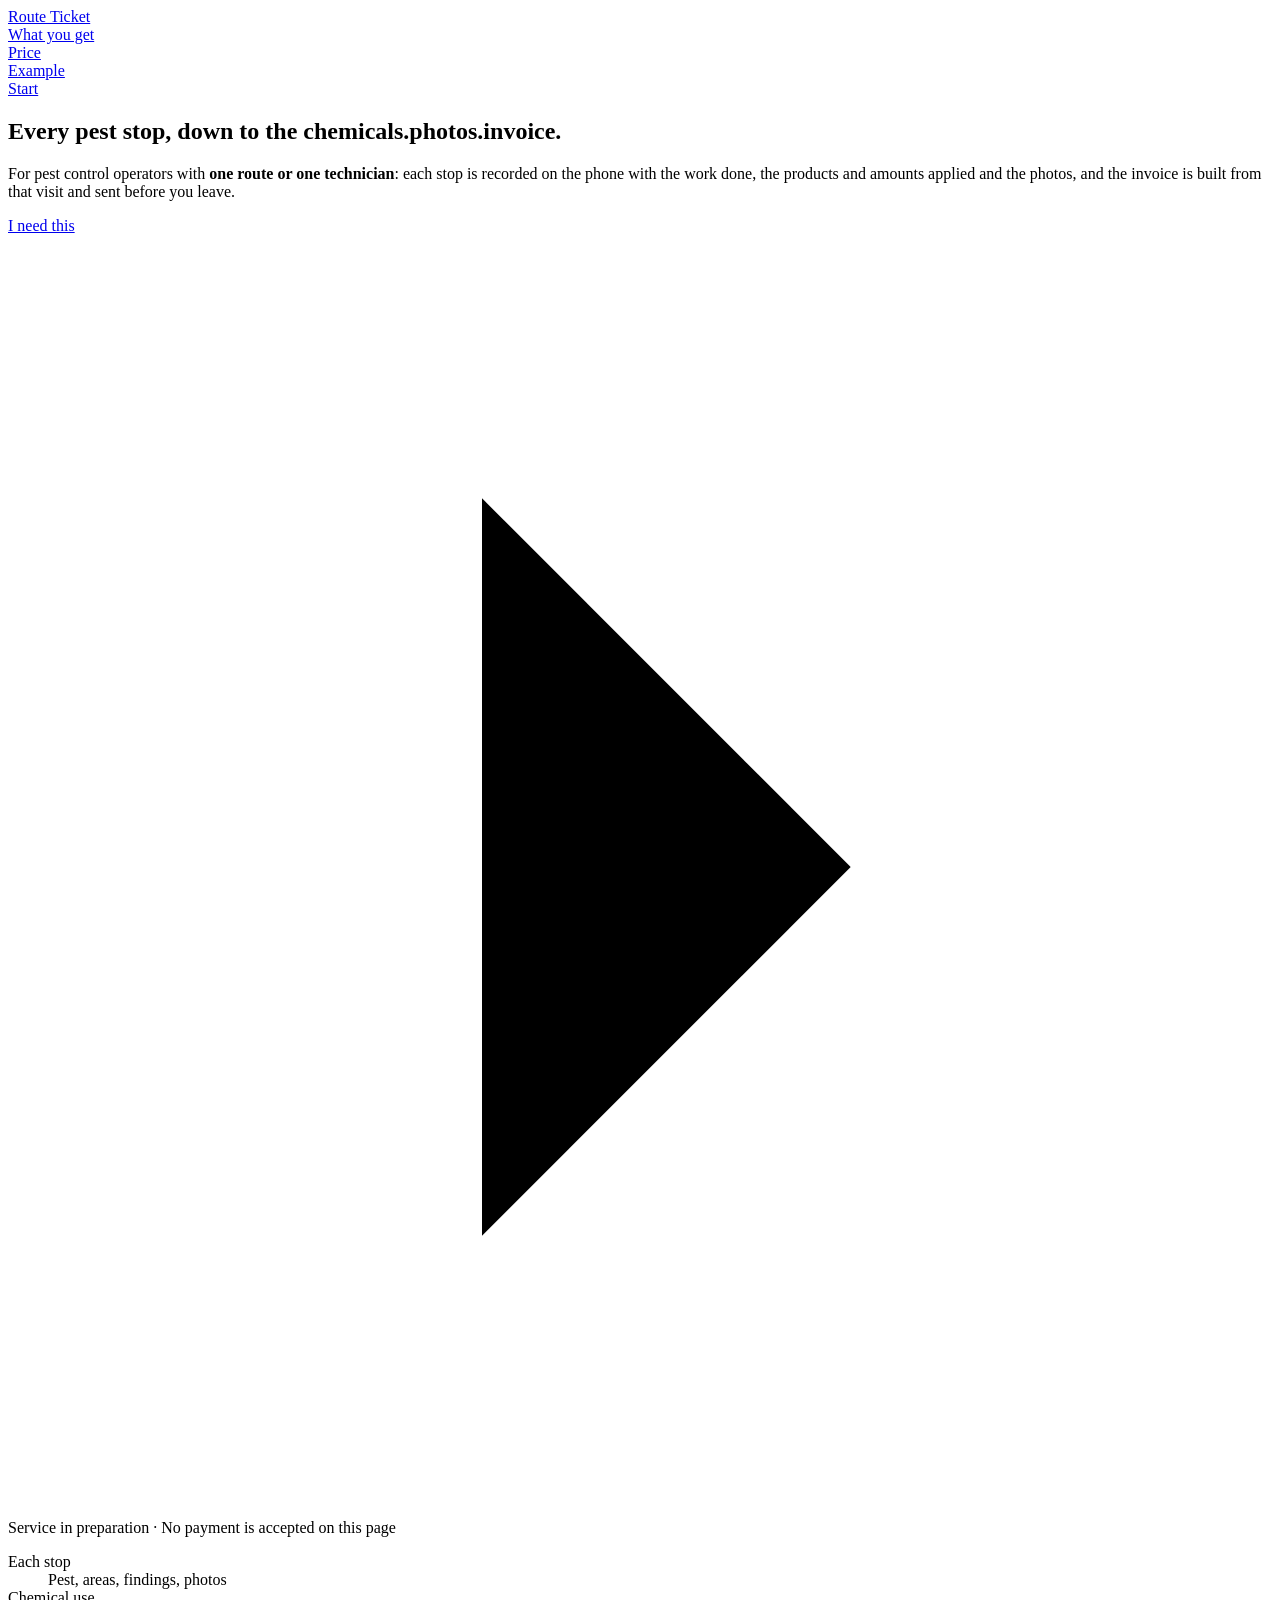
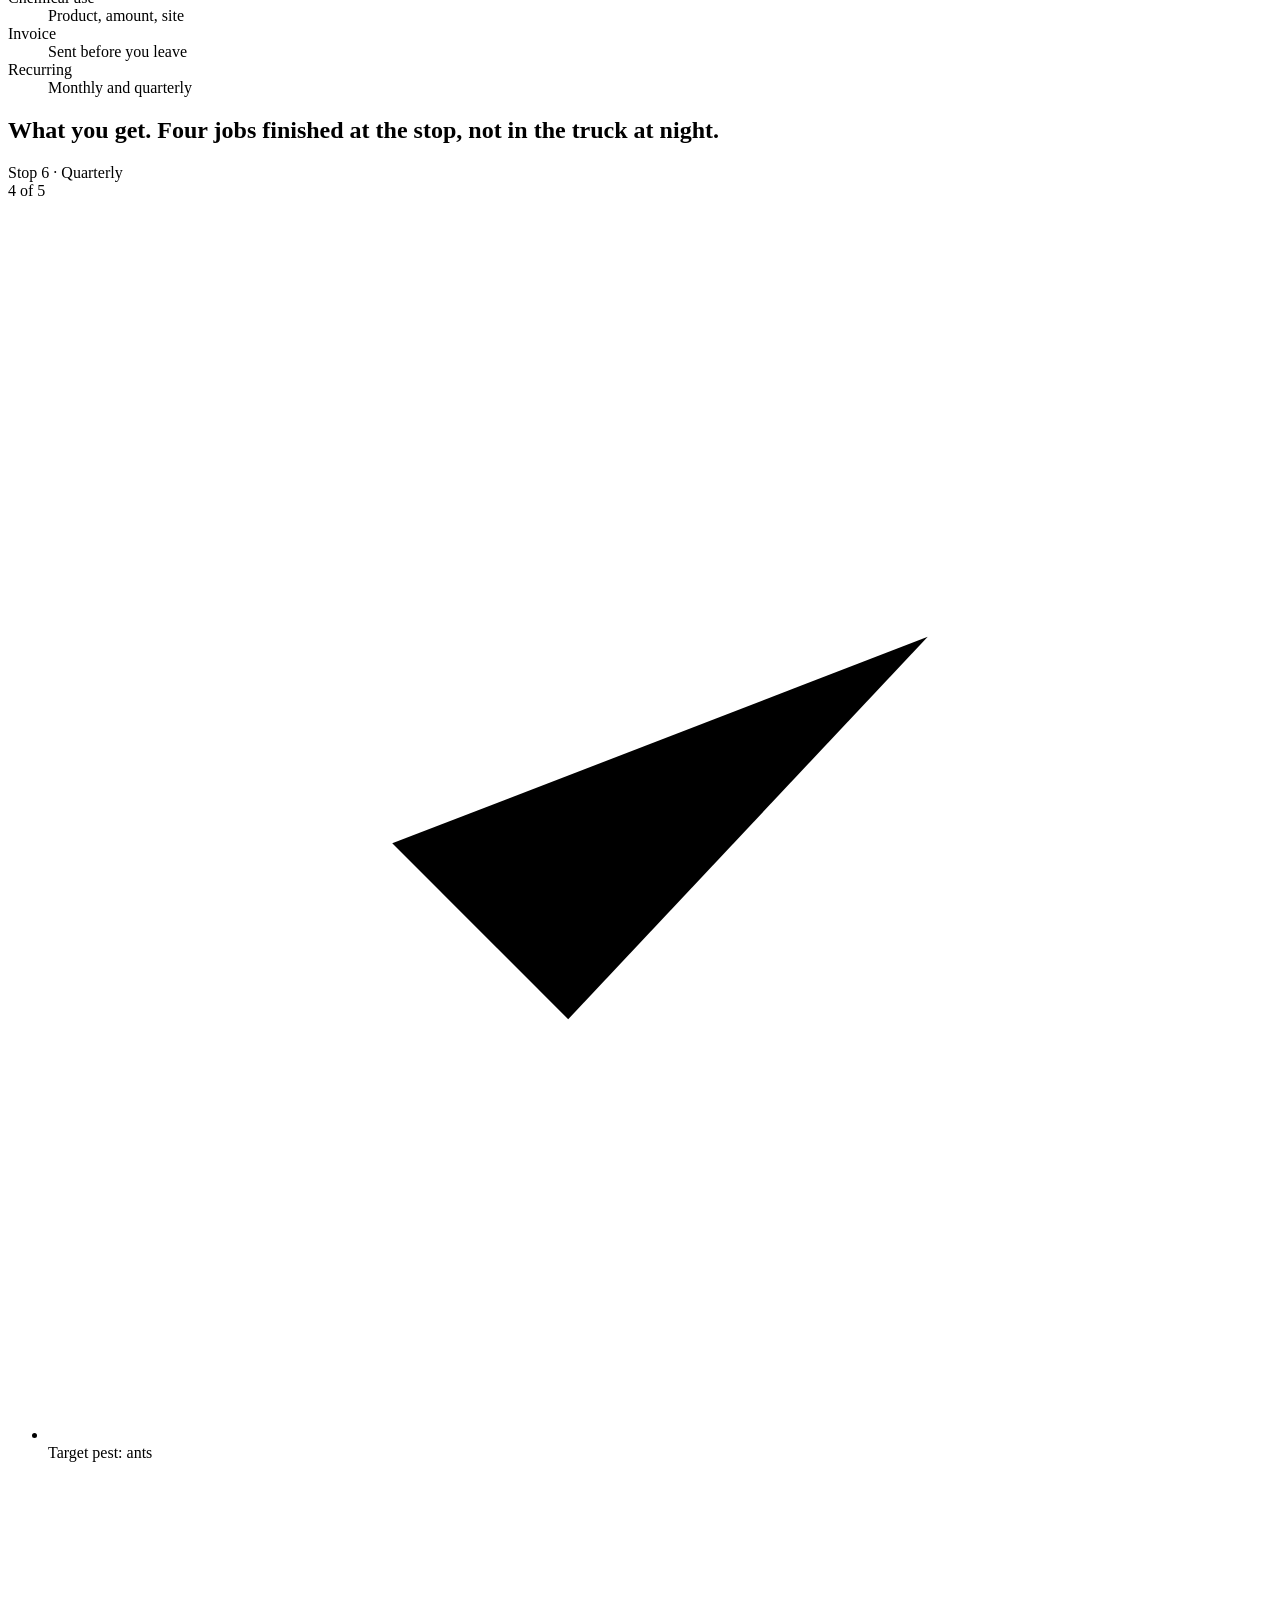
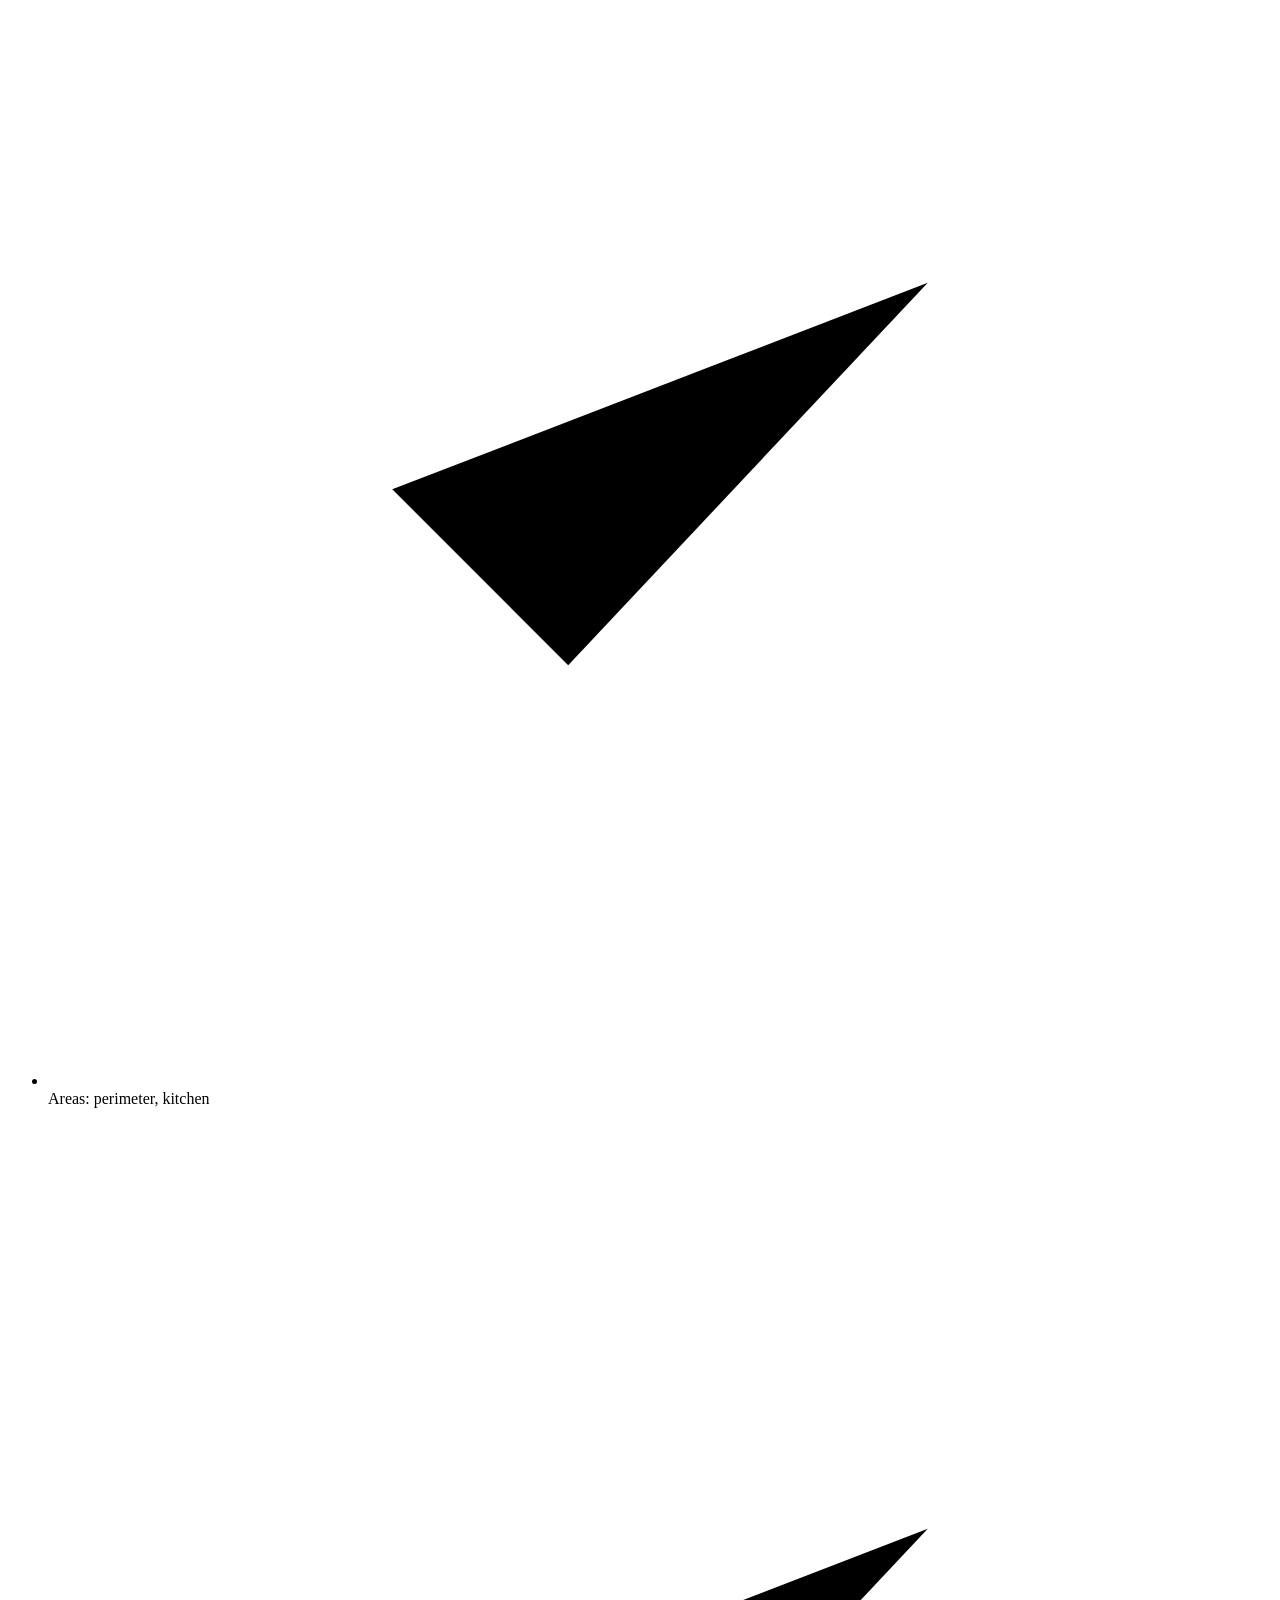
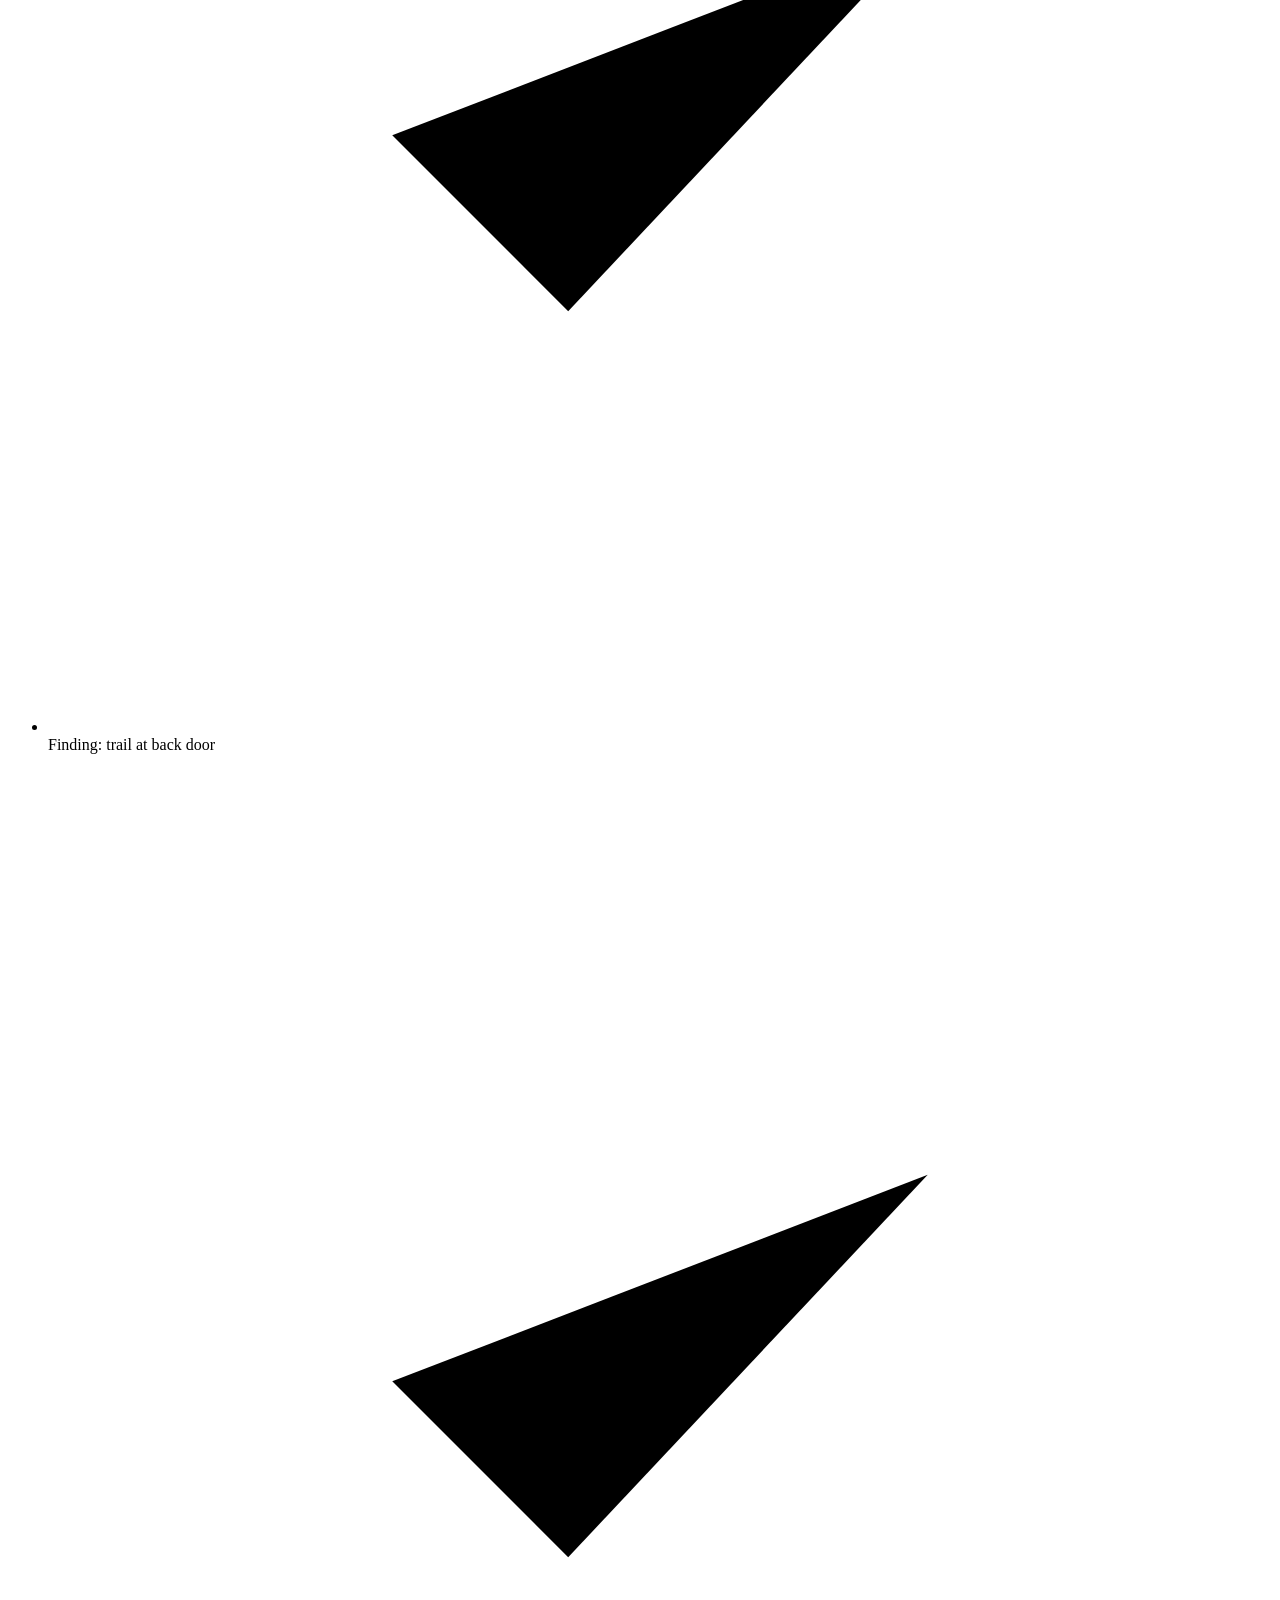
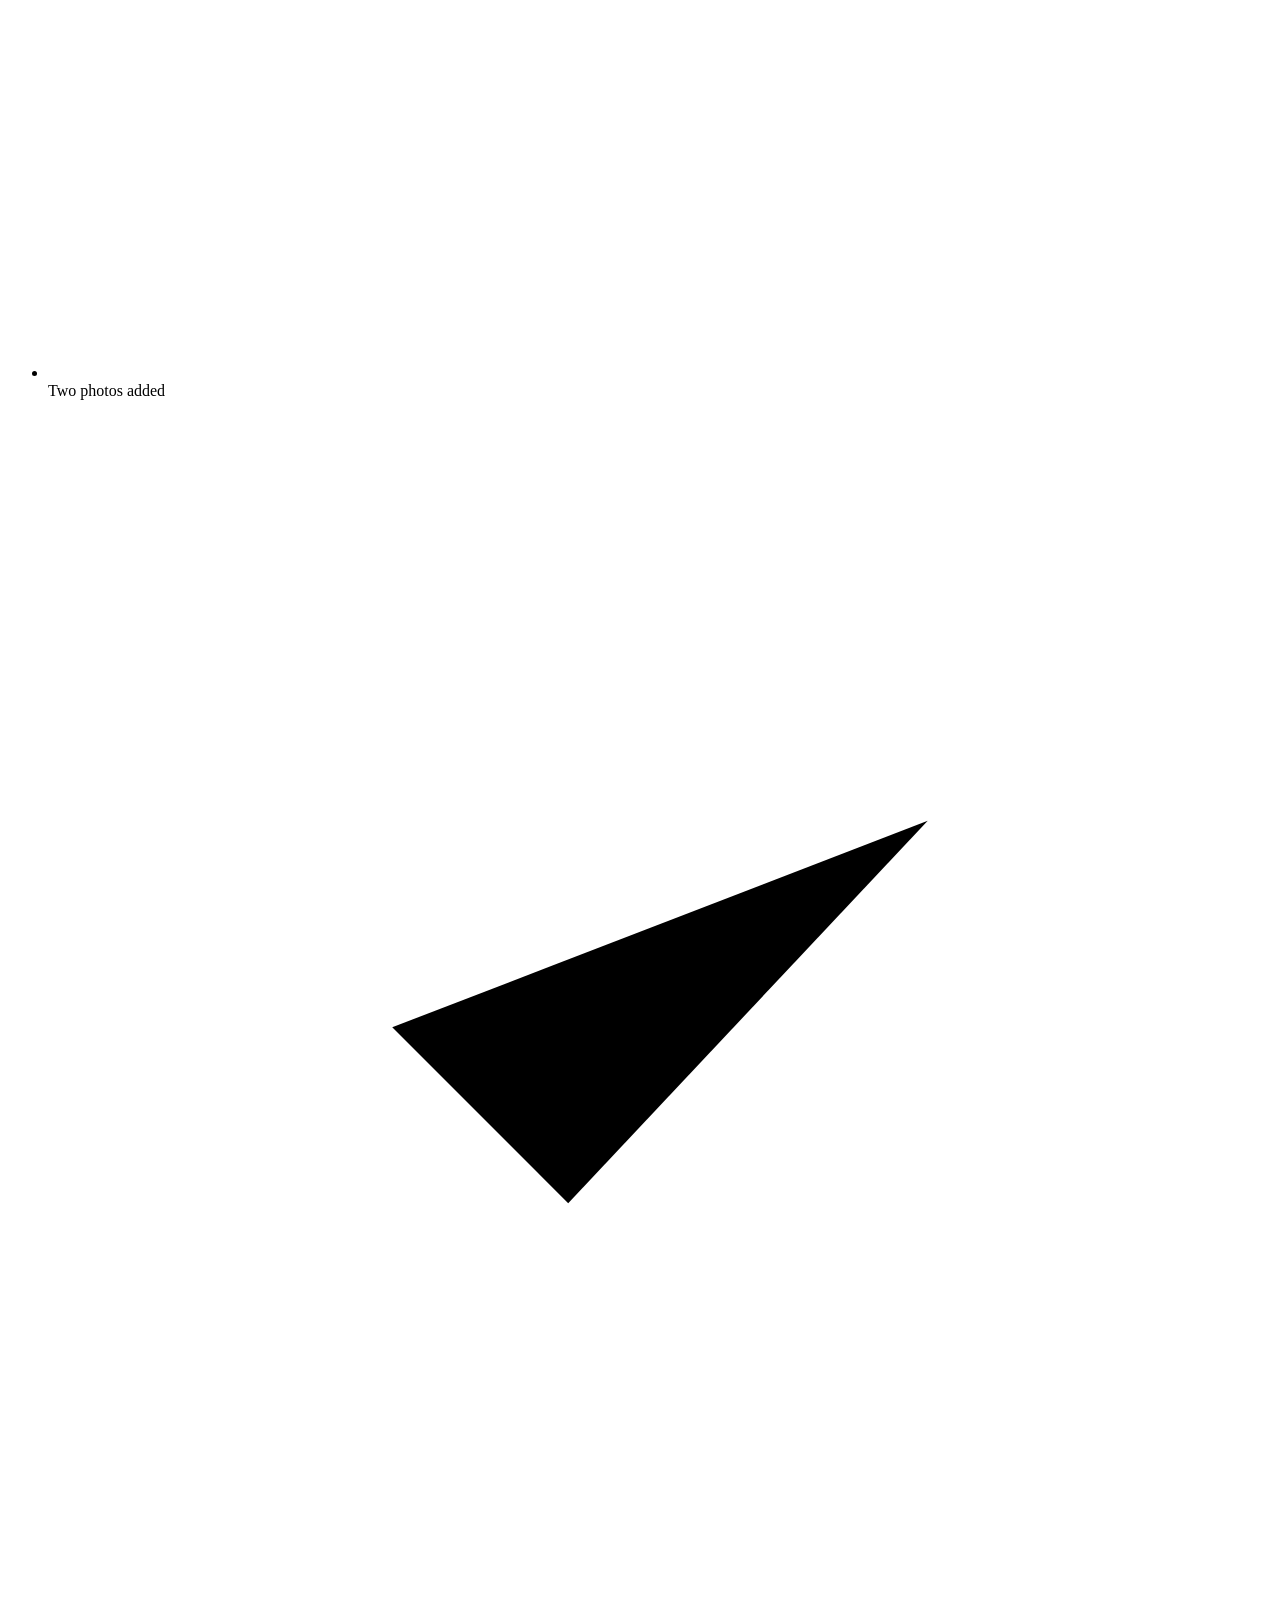
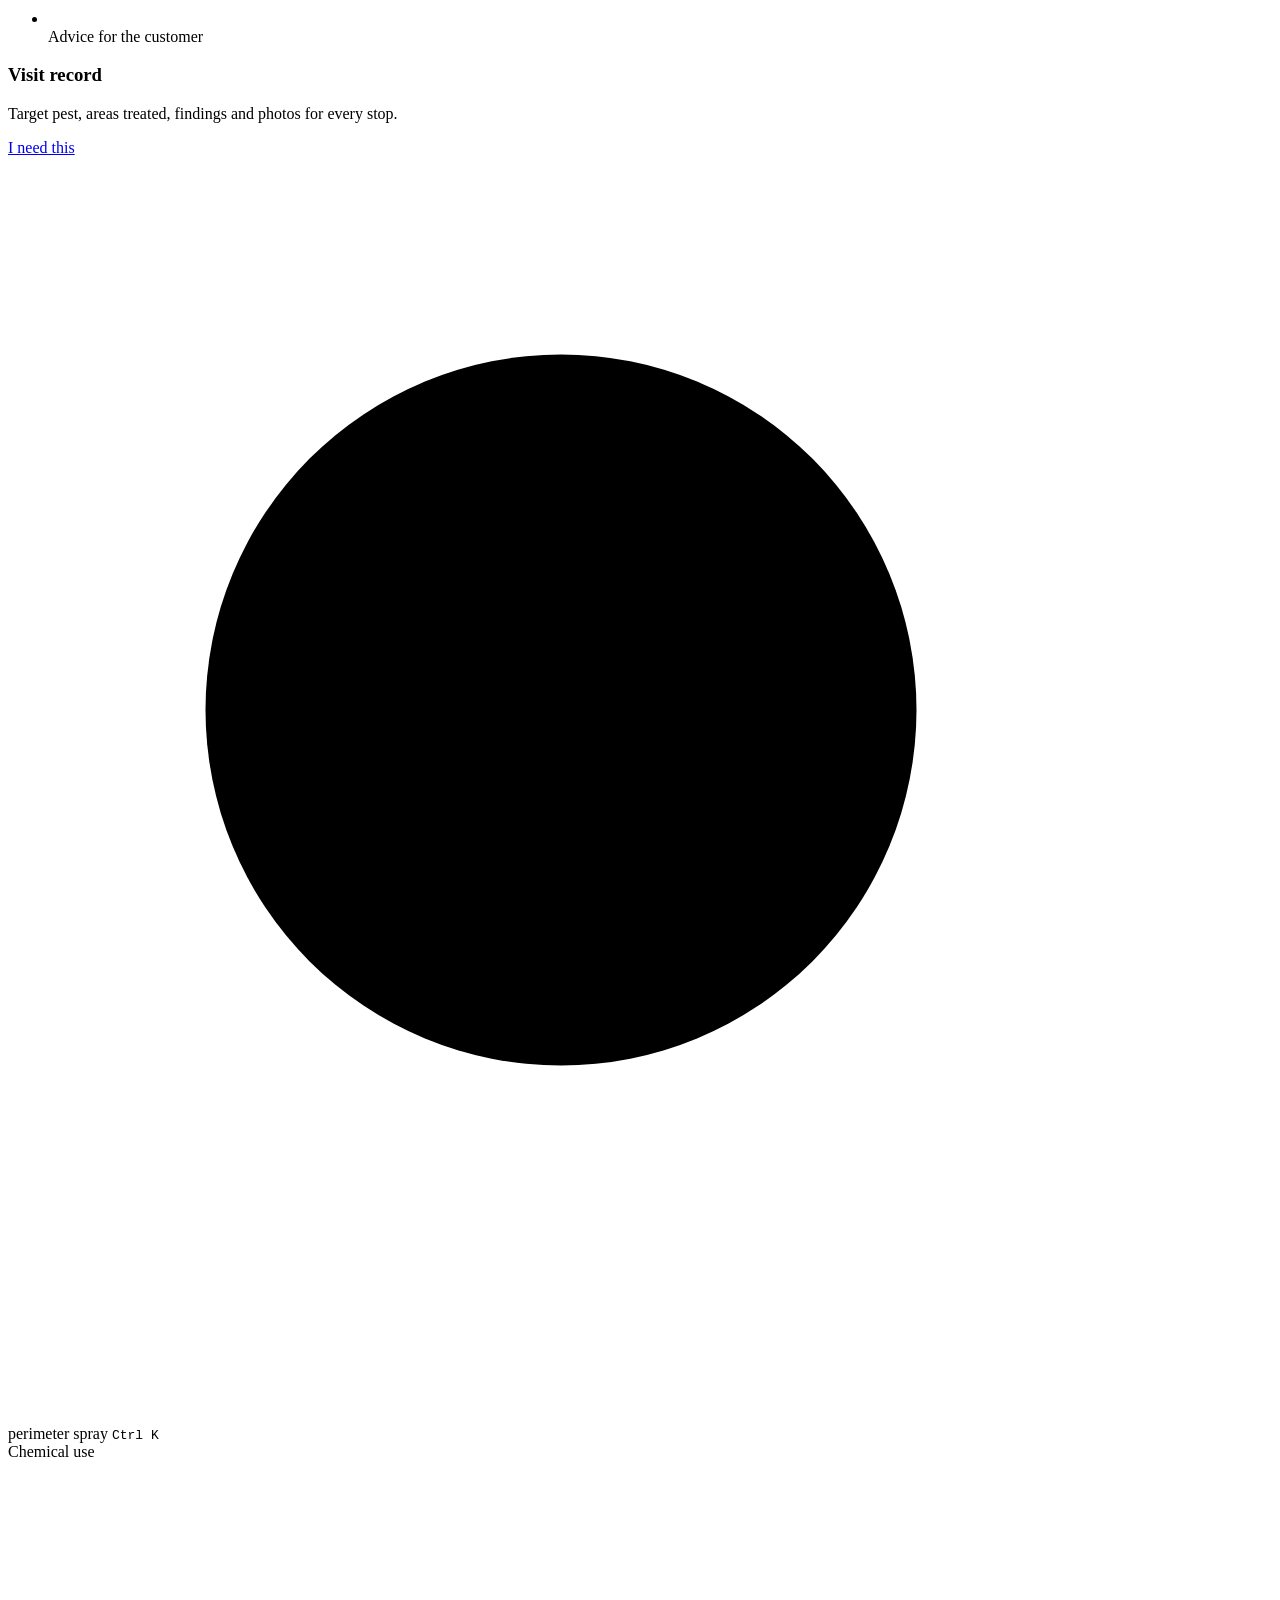
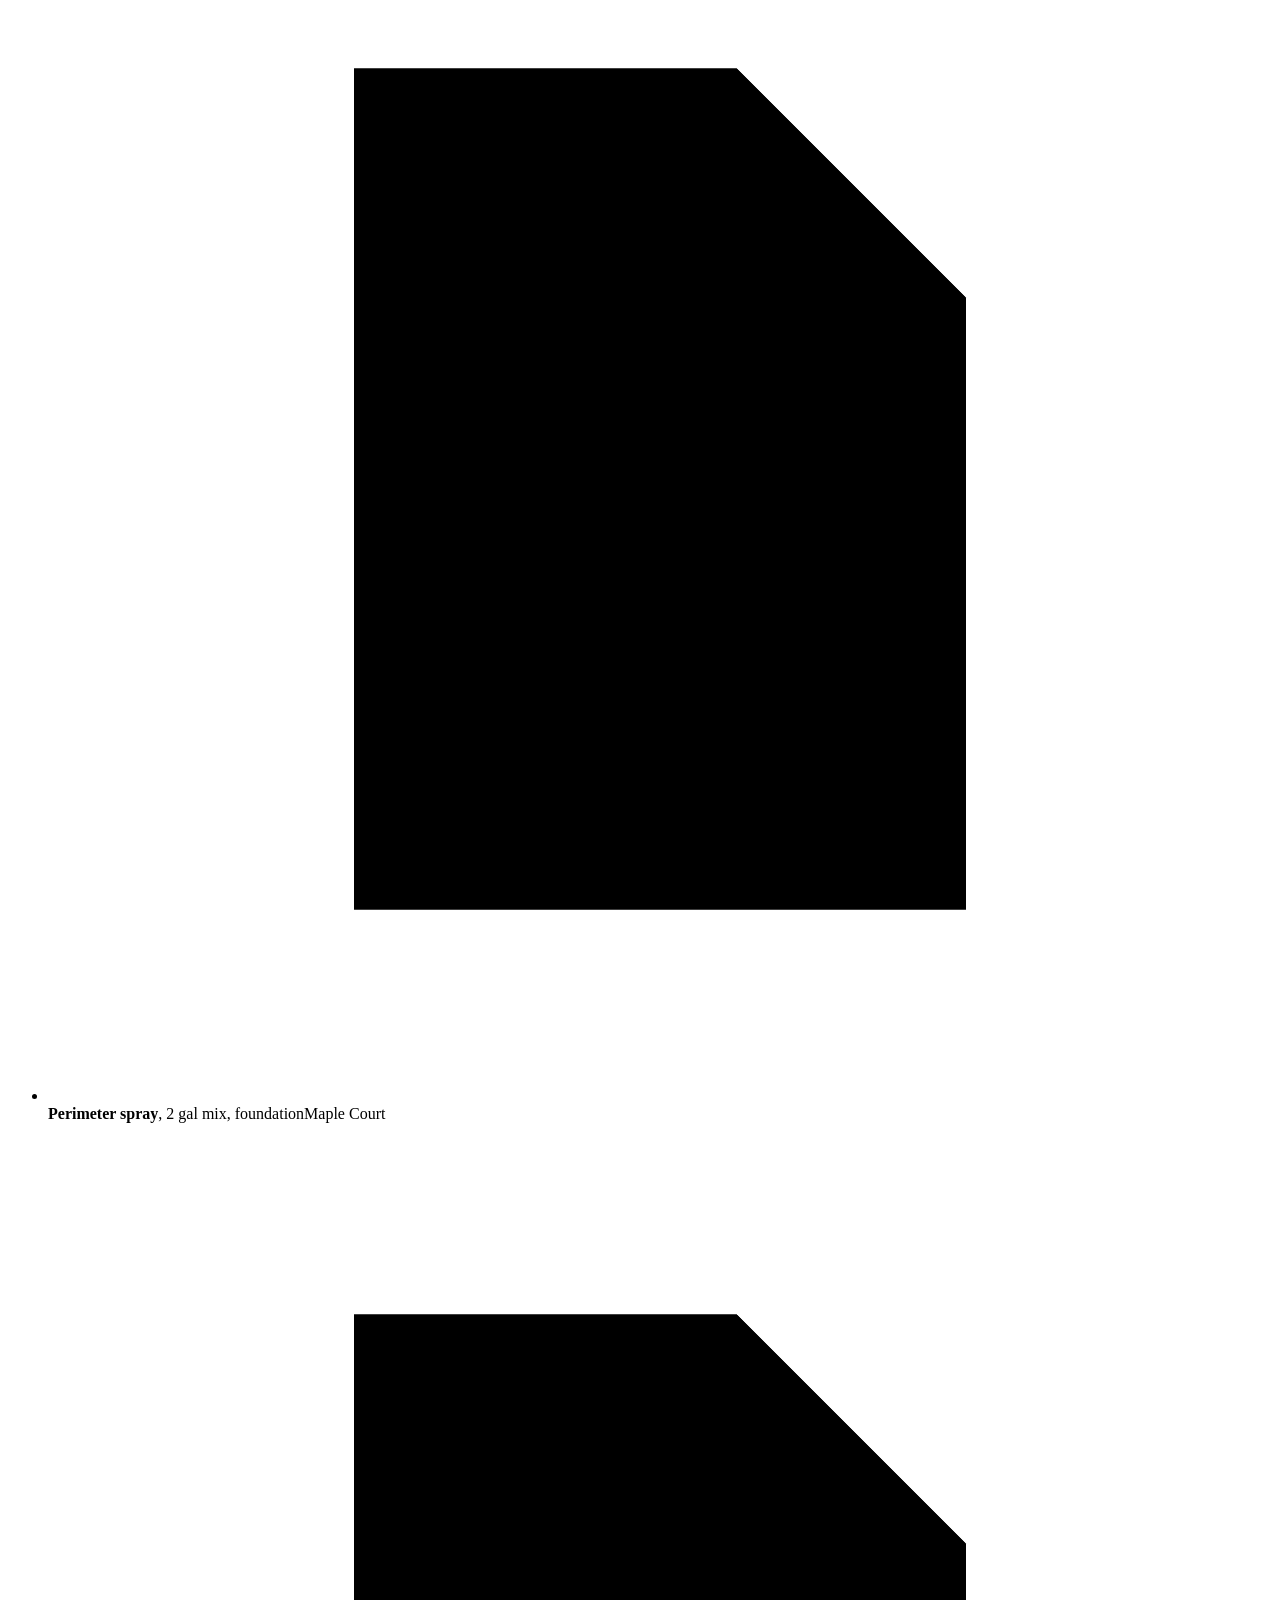
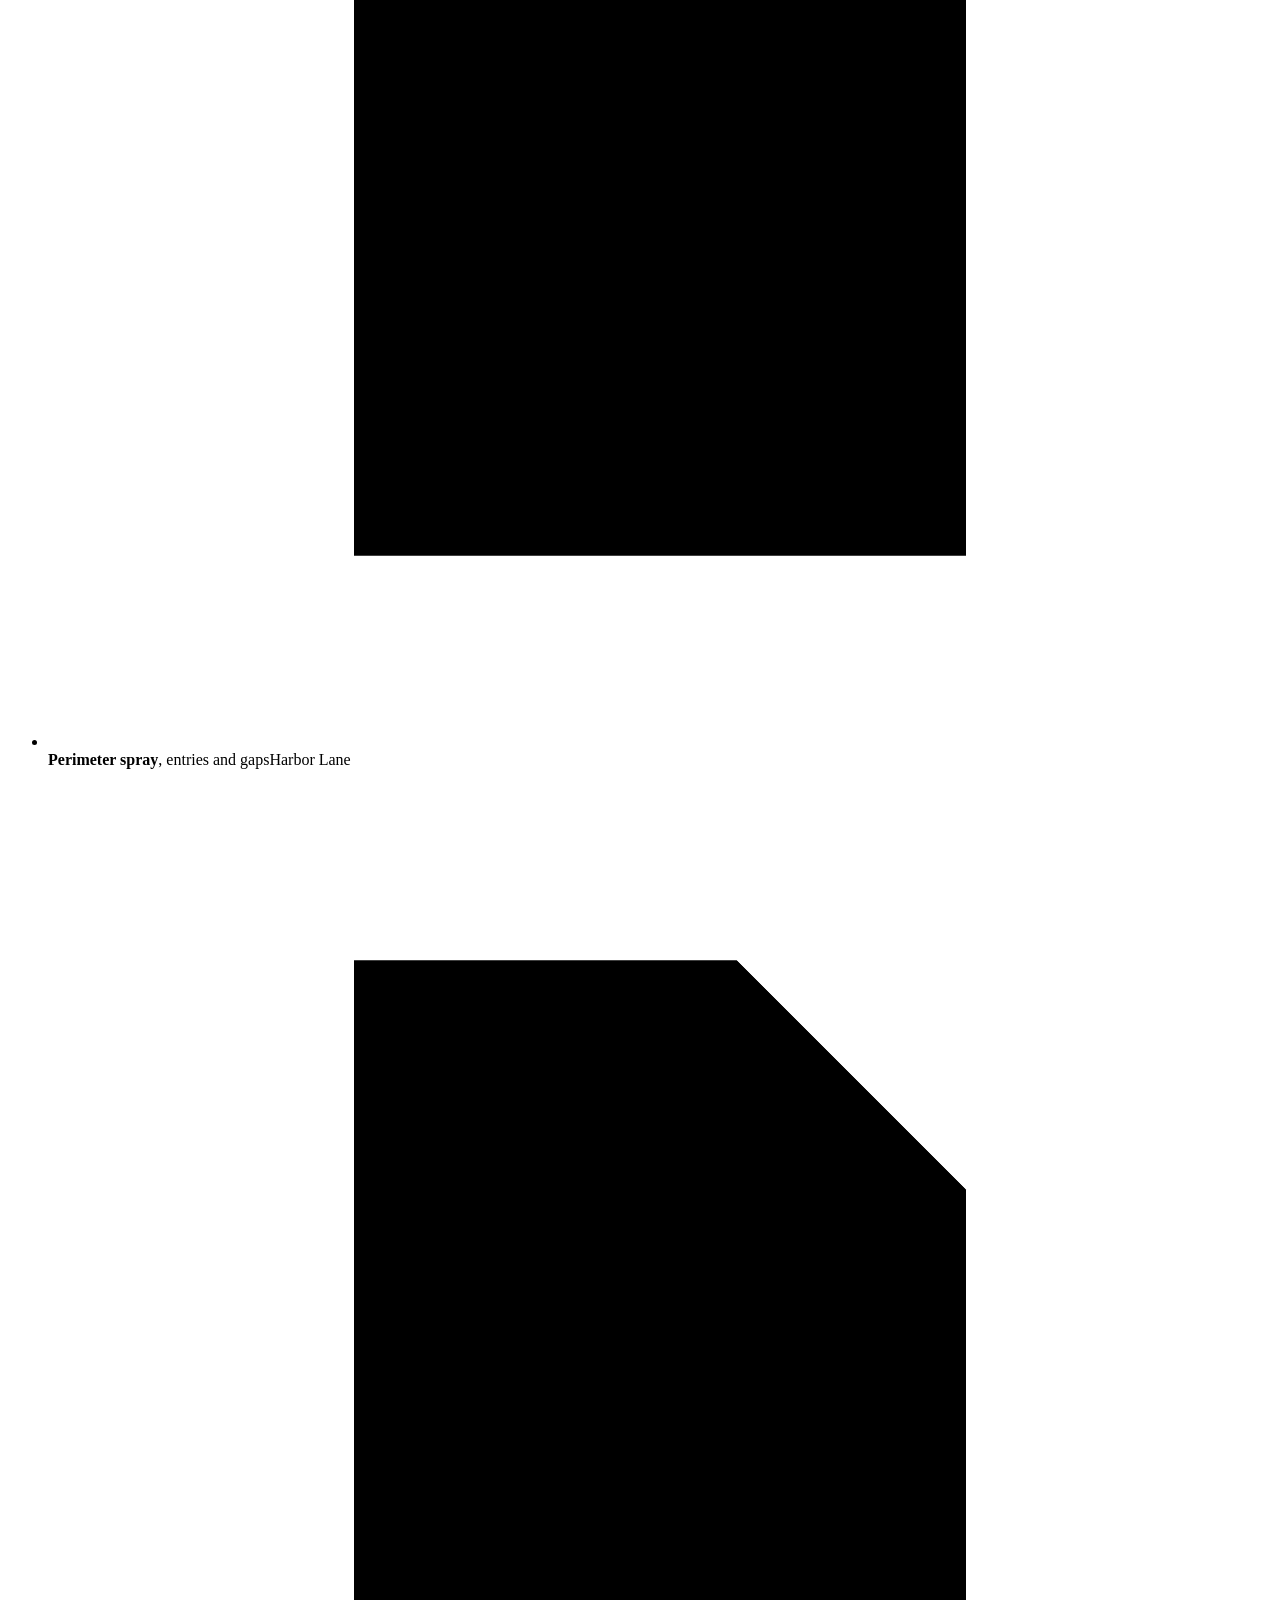
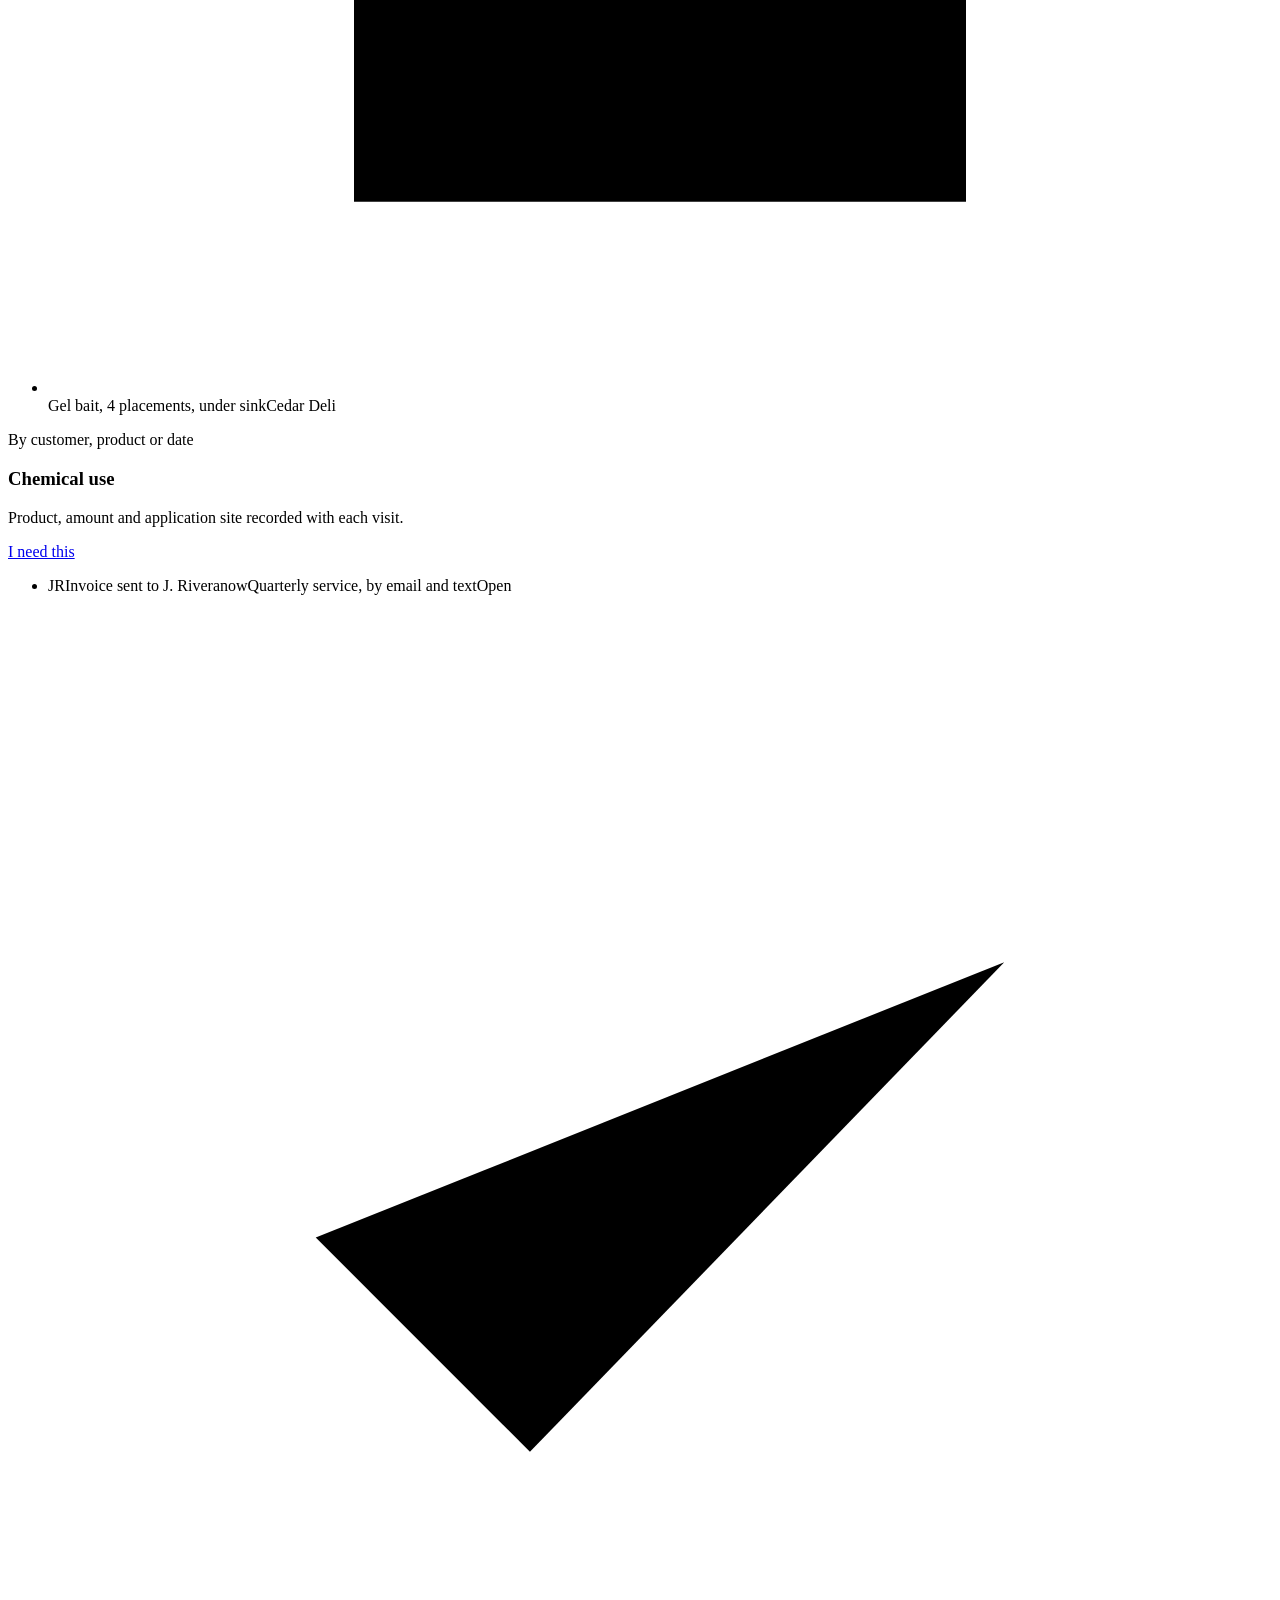
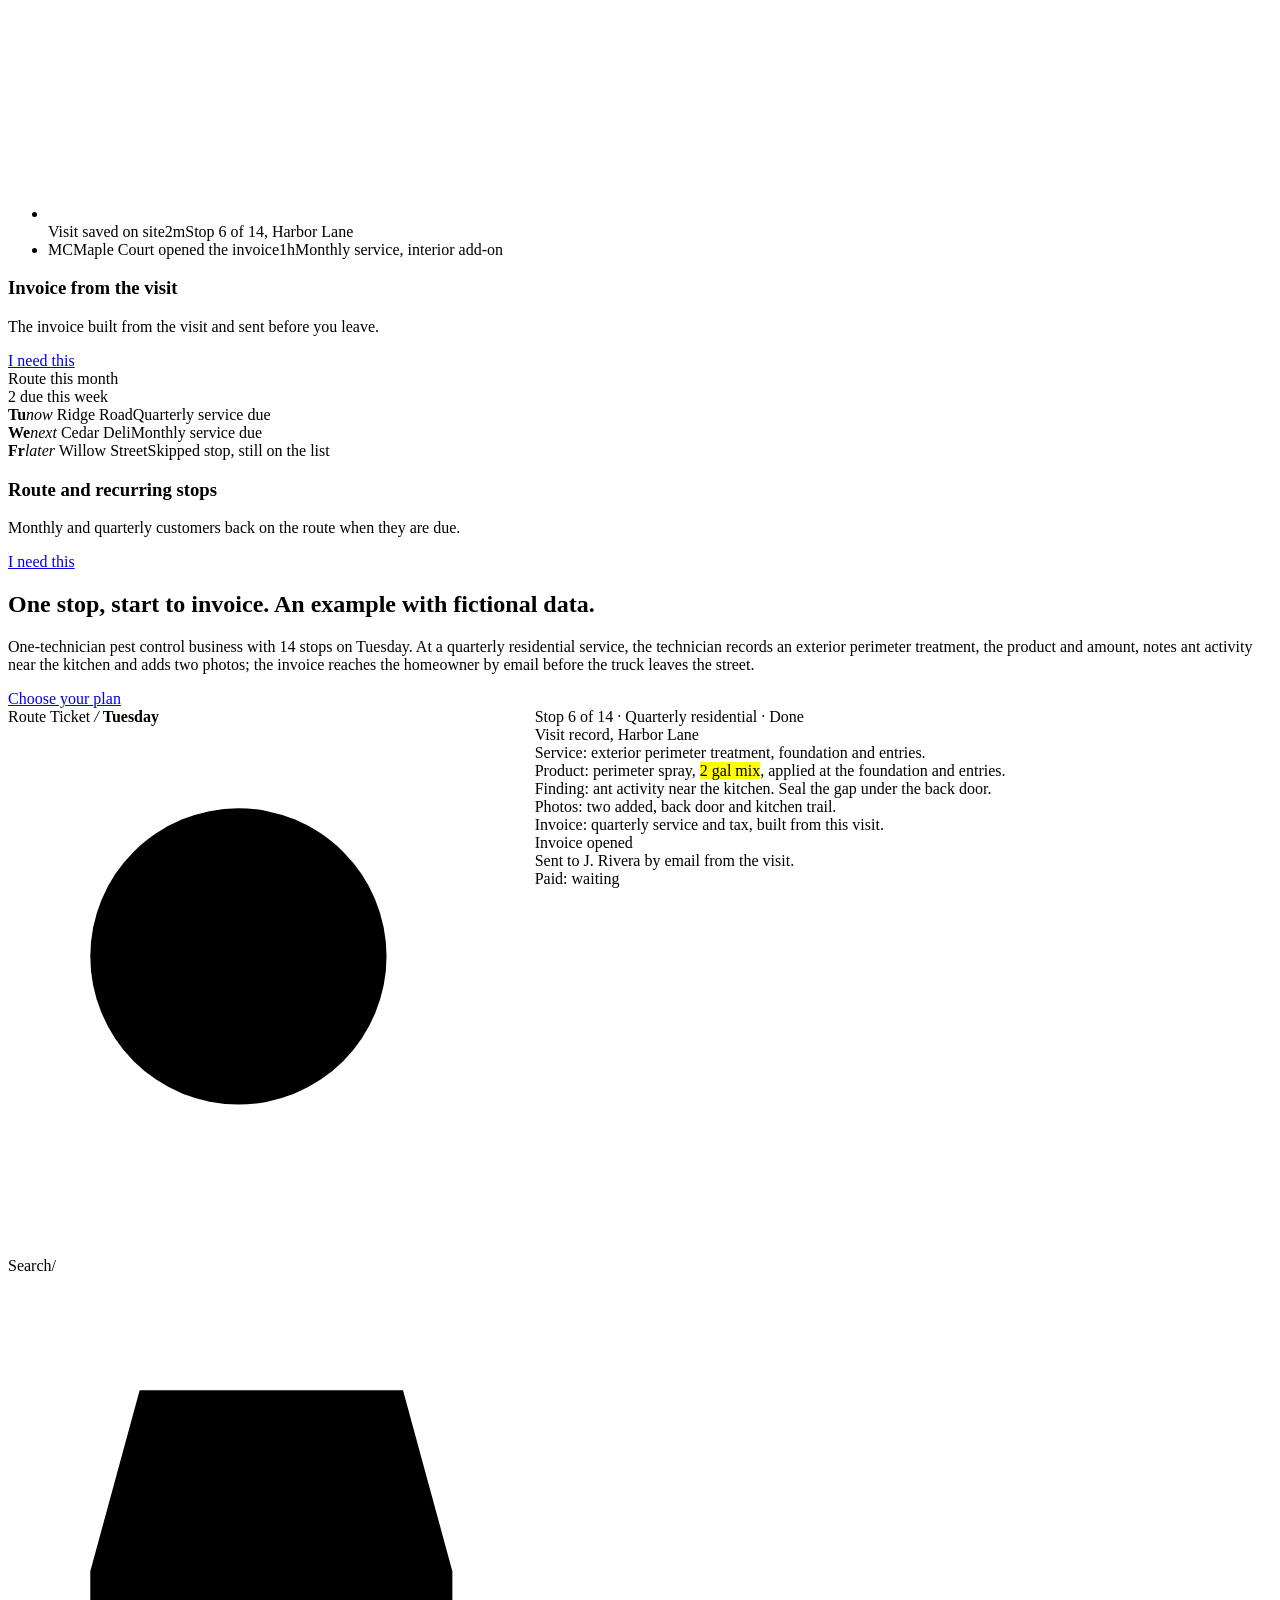
==== commit 558b47f4: "Главная: стиль на готовых настройках темы, свой CSS — минимум (СМ-45, слово Владельца «1а», «2б»)" ====
--- a/index.html
+++ b/index.html
@@ -1,5 +1,5 @@
 <!doctype html>
-<html lang="en-US">
+<html lang="en-US" data-type="software" data-radius="soft" data-ground="sage" data-buttons="solid" data-motion>
 <head>
 <meta charset="utf-8">
 <!-- Google Tag Manager -->
@@ -17,7 +17,18 @@
 <link rel="stylesheet" href="style.css">
 <link rel="preconnect" href="https://fonts.googleapis.com">
 <link rel="preconnect" href="https://fonts.gstatic.com" crossorigin>
-<link href="https://fonts.googleapis.com/css2?family=Mona+Sans:wdth,wght@75..125,400..600&family=Geist+Mono:wght@400..500&display=swap" rel="stylesheet">
+<link href="https://fonts.googleapis.com/css2?family=Schibsted+Grotesk:wght@400..700&family=JetBrains+Mono:wght@400..500&display=swap" rel="stylesheet">
+<link rel="stylesheet" href="taste/system.css">
+<link rel="stylesheet" href="taste/cards.css">
+<link rel="stylesheet" href="taste/motion.css">
+<link rel="stylesheet" href="taste/layout.css">
+<link rel="stylesheet" href="taste/ui/base.css">
+<link rel="stylesheet" href="taste/ui/checklist/fragment.css">
+<link rel="stylesheet" href="taste/ui/search/fragment.css">
+<link rel="stylesheet" href="taste/ui/notify/fragment.css">
+<link rel="stylesheet" href="taste/ui/calendar/fragment.css">
+<link rel="stylesheet" href="taste/ui/window/fragment.css">
+<link rel="stylesheet" href="taste/ui/doc/fragment.css">
 <link rel="stylesheet" href="variant.css">
 <script src="smoke.js" defer></script>
 <!-- faq-jsonld:start -->
@@ -76,179 +87,265 @@
 <noscript><iframe src="https://www.googletagmanager.com/ns.html?id=GTM-NCHRGHRR"
 height="0" width="0" style="display:none;visibility:hidden"></iframe></noscript>
 <!-- End Google Tag Manager (noscript) -->
-
-<header><div class="wrap">
-  <div class="logo"><a href="index.html" data-ev="click_logo_home">Route Ticket</a></div>
-  <nav class="top" aria-label="Main"><a href="#what" data-ev="click_nav_what">What you get</a><a href="price.html" data-ev="click_nav_price">Price</a><a href="#example" data-ev="click_nav_example">Example</a><a href="#start" data-ev="click_nav_start">Start</a></nav>
-</div></header>
-
-<main class="page">
-  <section class="hero" data-enter aria-labelledby="hero-h">
-    <div class="wrap">
+<!-- type: software (site-kind software)
+     deal: hero word; palette mint-pink-accounts (off-white ground, a deep green accent: the green of a treated,
+     safe yard, calm next to the near-black ink); type schibsted (Schibsted Grotesk + JetBrains Mono); radius soft;
+     buttons solid; ground sage; nav plain bar; rhythm surface-pairs; close type; footer columns; mark wordmark;
+     moment: liquid type on the close headline. Library: taste/ (system, cards, motion, layout, ui fragments),
+     unchanged copies; no library scripts. -->
+
+<div class="nav" role="banner">
+  <div class="wrap nav__bar">
+    <a class="nav__logo" href="index.html" data-ev="click_logo_home">Route Ticket</a>
+    <nav class="nav__links" aria-label="Main">
+      <div class="nav__item"><a class="nav__link" href="#what" data-ev="click_nav_what">What you get</a></div>
+      <div class="nav__item"><a class="nav__link" href="price.html" data-ev="click_nav_price">Price</a></div>
+      <div class="nav__item"><a class="nav__link" href="#example" data-ev="click_nav_example">Example</a></div>
+    </nav>
+    <div class="nav__actions">
+      <a class="btn btn--primary" href="#start" data-ev="click_nav_start">Start</a>
+    </div>
+  </div>
+</div>
+
+<main id="top">
+  <section class="hero hero--word" data-enter aria-labelledby="hero-h">
+    <div class="wrap"><div class="hero-text hero__in">
       <h1 id="hero-h">Every pest stop, down to the <span class="ly-word" data-words="chemicals.|photos.|invoice."><span>chemicals.</span></span></h1>
-      <div class="hero__foot">
-        <div class="hero__copy">
+      <div class="grid hero__foot">
+        <div class="span-6 stack-4">
           <p class="hero__lead">For pest control operators with <b>one route or one technician</b>: each stop is recorded on the phone with the work done, the products and amounts applied and the photos, and the invoice is built from that visit and sent before you leave.</p>
-          <div class="btn-row">
-            <a class="cta" href="price.html" data-ev="cta_click">I need this<svg viewBox="0 0 14 14" aria-hidden="true"><path d="M2 7h9M7.5 3.5 11 7l-3.5 3.5" fill="none" stroke="currentColor" stroke-width="1.6" stroke-linecap="round" stroke-linejoin="round"/></svg></a>
-            <p class="cta-note">Service in preparation · No payment is accepted on this page</p>
-          </div>
-        </div>
-        <dl class="hero__facts">
+          <div class="btn-row"><a class="btn btn--primary" href="price.html" data-ev="cta_click">I need this<svg class="m-arrow" viewBox="0 0 12 12" aria-hidden="true"><path class="m-arrow__stem" d="M1 6h8"/><path class="m-arrow__head" d="M4.5 2.5 8 6l-3.5 3.5"/></svg></a></div>
+          <p class="t-small muted">Service in preparation · No payment is accepted on this page</p>
+        </div>
+        <dl class="hero__facts hero__facts--col span-5 start-8">
           <div><dt>Each stop</dt><dd>Pest, areas, findings, photos</dd></div>
           <div><dt>Chemical use</dt><dd>Product, amount, site</dd></div>
           <div><dt>Invoice</dt><dd>Sent before you leave</dd></div>
           <div><dt>Recurring</dt><dd>Monthly and quarterly</dd></div>
         </dl>
       </div>
-    </div>
-  </section>
-
-  <section id="what" class="ground-surface" data-view="features_view" aria-labelledby="what-h">
+    </div></div>
+  </section>
+
+  <section id="what" class="ground-surface g2" data-view="features_view" aria-labelledby="what-h">
     <div class="wrap">
-      <div class="section-head">
-        <h2 id="what-h">What you get. <span class="muted">Four jobs finished at the stop, not in the truck at night.</span></h2>
-      </div>
-      <div class="tools">
-        <div class="card tool"><b>Visit record</b><span>Target pest, areas treated, findings and photos for every stop.</span><br><a class="btn" href="price.html" data-ev="feature_visit">I need this</a>
-          <div class="panel" aria-hidden="true">
-            <div class="frag">
-              <div class="fh">Stop 6 · Quarterly <span class="chip chip--ok">Saved</span></div>
-              <div class="ln"><span>Target pest</span><span>Ants</span></div>
-              <div class="ln"><span>Areas</span><span>Perimeter, kitchen</span></div>
-              <div class="ln"><span>Finding</span><span>Trail at back door</span></div>
-              <div class="thumbs"><span class="thumb"></span><span class="thumb"></span><span class="thumb thumb--add">+</span></div>
+      <div class="group">
+        <div class="section-head">
+          <h2 id="what-h">What you get. <span class="muted">Four jobs finished at the stop, not in the truck at night.</span></h2>
+        </div>
+        <div class="grid">
+          <article class="tile span-6">
+            <div class="panel">
+              <div class="stage stage--fade-b"><div class="at-rise fit" style="--fit-max:340px;--ay:32px">
+                <div class="ui ui-panel ui-checks" data-ui="checklist">
+                  <div class="ui-checks__head"><div class="ui-title">Stop 6 · Quarterly</div><span class="ui-spacer"></span><div class="ui-meta">4 of 5</div></div>
+                  <div class="ui-checks__bar"><i style="--k:0.8"></i></div>
+                  <ul class="ui-checks__list">
+                    <li class="ui-check is-done"><span class="ui-check__box"><svg viewBox="0 0 16 16"><path d="m4.5 8.2 2.3 2.3 4.7-5"/></svg></span><span class="ui-check__label">Target pest: ants</span></li>
+                    <li class="ui-check is-done"><span class="ui-check__box"><svg viewBox="0 0 16 16"><path d="m4.5 8.2 2.3 2.3 4.7-5"/></svg></span><span class="ui-check__label">Areas: perimeter, kitchen</span></li>
+                    <li class="ui-check is-done"><span class="ui-check__box"><svg viewBox="0 0 16 16"><path d="m4.5 8.2 2.3 2.3 4.7-5"/></svg></span><span class="ui-check__label">Finding: trail at back door</span></li>
+                    <li class="ui-check is-done"><span class="ui-check__box"><svg viewBox="0 0 16 16"><path d="m4.5 8.2 2.3 2.3 4.7-5"/></svg></span><span class="ui-check__label">Two photos added</span></li>
+                    <li class="ui-check"><span class="ui-check__box"><svg viewBox="0 0 16 16"><path d="m4.5 8.2 2.3 2.3 4.7-5"/></svg></span><span class="ui-check__label">Advice for the customer</span></li>
+                  </ul>
+                </div>
+              </div></div>
+            </div>
+            <div class="tile__head"><h3>Visit record</h3></div>
+            <p>Target pest, areas treated, findings and photos for every stop.</p>
+            <div class="btn-row"><a class="btn btn--secondary" href="price.html" data-ev="feature_visit">I need this</a></div>
+          </article>
+          <article class="tile span-6">
+            <div class="panel">
+              <div class="stage stage--fade-b"><div class="at-rise fit" style="--fit-max:380px;--ay:32px">
+                <div class="ui ui-panel ui-search" data-ui="search">
+                  <div class="ui-search__field">
+                    <svg class="ui-icon" viewBox="0 0 16 16" aria-hidden="true"><circle cx="7" cy="7" r="4.5"/><path d="m10.5 10.5 3 3"/></svg>
+                    <span class="ui-search__q"><span>perimeter spray</span><i class="ui-search__caret"></i></span>
+                    <kbd class="ui-search__kbd">Ctrl K</kbd>
+                  </div>
+                  <div class="ui-search__group">Chemical use</div>
+                  <ul class="ui-search__list">
+                    <li class="ui-search__row is-sel"><span class="ui-search__ico"><svg class="ui-icon" viewBox="0 0 16 16"><path d="M4 2.5h5l3 3v8H4z"/><path d="M9 2.5v3h3"/></svg></span><span class="ui-search__t"><b>Perimeter spray</b>, 2 gal mix, foundation</span><span class="ui-search__m">Maple Court</span></li>
+                    <li class="ui-search__row"><span class="ui-search__ico"><svg class="ui-icon" viewBox="0 0 16 16"><path d="M4 2.5h5l3 3v8H4z"/><path d="M9 2.5v3h3"/></svg></span><span class="ui-search__t"><b>Perimeter spray</b>, entries and gaps</span><span class="ui-search__m">Harbor Lane</span></li>
+                    <li class="ui-search__row"><span class="ui-search__ico"><svg class="ui-icon" viewBox="0 0 16 16"><path d="M4 2.5h5l3 3v8H4z"/><path d="M9 2.5v3h3"/></svg></span><span class="ui-search__t">Gel bait, 4 placements, under sink</span><span class="ui-search__m">Cedar Deli</span></li>
+                  </ul>
+                  <div class="ui-search__foot"><span>By customer, product or date</span></div>
+                </div>
+              </div></div>
+            </div>
+            <div class="tile__head"><h3>Chemical use</h3></div>
+            <p>Product, amount and application site recorded with each visit.</p>
+            <div class="btn-row"><a class="btn btn--secondary" href="price.html" data-ev="feature_chemical">I need this</a></div>
+          </article>
+        </div>
+      </div>
+      <div class="grid">
+        <article class="tile span-6">
+          <div class="panel">
+            <div class="stage stage--fade-b"><div class="at-rise fit" style="--fit-max:380px;--ay:32px">
+              <div class="ui ui-notify" data-ui="notify">
+                <ul class="ui-notify__list">
+                  <li class="ui-note"><span class="ui-avatar ui-note__av" data-tone="2">JR</span><span class="ui-note__text"><span class="ui-note__title">Invoice sent to J. Rivera<time>now</time></span><span class="ui-note__body">Quarterly service, by email and text</span></span><span class="ui-btn ui-btn--sm ui-note__btn">Open</span></li>
+                  <li class="ui-note"><span class="ui-note__ico"><svg class="ui-icon" viewBox="0 0 16 16"><path d="m3.5 8.4 2.8 2.8 6.2-6.4"/></svg></span><span class="ui-note__text"><span class="ui-note__title">Visit saved on site<time>2m</time></span><span class="ui-note__body">Stop 6 of 14, Harbor Lane</span></span></li>
+                  <li class="ui-note"><span class="ui-avatar ui-note__av" data-tone="4">MC</span><span class="ui-note__text"><span class="ui-note__title">Maple Court opened the invoice<time>1h</time></span><span class="ui-note__body">Monthly service, interior add-on</span></span></li>
+                </ul>
+              </div>
+            </div></div>
+          </div>
+          <div class="tile__head"><h3>Invoice from the visit</h3></div>
+          <p>The invoice built from the visit and sent before you leave.</p>
+          <div class="btn-row"><a class="btn btn--secondary" href="price.html" data-ev="feature_invoice">I need this</a></div>
+        </article>
+        <article class="tile span-6">
+          <div class="panel">
+            <div class="stage stage--fade-b"><div class="at-rise fit" style="--fit-max:380px;--ay:32px">
+              <div class="ui ui-panel ui-calendar" data-ui="calendar">
+                <div class="ui-cal__head">
+                  <div class="ui-cal__month">Route <span>this month</span></div>
+                  <span class="ui-spacer"></span>
+                  <span class="ui-chip ui-chip--plain ui-chip--ink">2 due this week</span>
+                </div>
+                <div class="ui-cal__events">
+                  <div class="ui-cal__ev is-now">
+                    <span class="ui-cal__date"><b>Tu</b><i>now</i></span>
+                    <span class="ui-cal__evtext"><span class="ui-cal__evtitle">Ridge Road</span><span class="ui-cal__evsub">Quarterly service due</span></span>
+                  </div>
+                  <div class="ui-cal__ev">
+                    <span class="ui-cal__date"><b>We</b><i>next</i></span>
+                    <span class="ui-cal__evtext"><span class="ui-cal__evtitle">Cedar Deli</span><span class="ui-cal__evsub">Monthly service due</span></span>
+                  </div>
+                  <div class="ui-cal__ev">
+                    <span class="ui-cal__date"><b>Fr</b><i>later</i></span>
+                    <span class="ui-cal__evtext"><span class="ui-cal__evtitle">Willow Street</span><span class="ui-cal__evsub">Skipped stop, still on the list</span></span>
+                  </div>
+                </div>
+              </div>
+            </div></div>
+          </div>
+          <div class="tile__head"><h3>Route and recurring stops</h3></div>
+          <p>Monthly and quarterly customers back on the route when they are due.</p>
+          <div class="btn-row"><a class="btn btn--secondary" href="price.html" data-ev="feature_route">I need this</a></div>
+        </article>
+      </div>
+    </div>
+  </section>
+
+  <section id="example" data-view="example_view" aria-labelledby="example-h">
+    <div class="wrap">
+      <div class="grid">
+        <div class="span-5"><h2 id="example-h">One stop, start to invoice. <span class="muted">An example with fictional data.</span></h2></div>
+        <div class="span-6 start-7 stack-4">
+          <p>One-technician pest control business with 14 stops on Tuesday. At a quarterly residential service, the technician records an exterior perimeter treatment, the product and amount, notes ant activity near the kitchen and adds two photos; the invoice reaches the homeowner by email before the truck leaves the street.</p>
+          <a class="link" href="price.html" data-ev="click_cta_after_example">Choose your plan</a>
+        </div>
+      </div>
+      <div class="ui app fill" role="img" aria-label="The Tuesday route beside the open visit for a quarterly residential stop: exterior perimeter treatment, the product and amount, ant activity near the kitchen, two photos, and the invoice emailed to the homeowner and opened">
+        <div class="app__pane app__pane--list" aria-hidden="true">
+          <div class="ui ui-panel ui-win" data-ui="window">
+            <div class="ui-win__bar">
+              <span class="ui-dots"><i></i><i></i><i></i></span>
+              <span class="ui-win__crumb">Route Ticket <i>/</i> <b>Tuesday</b></span>
+              <span class="ui-spacer"></span>
+              <span class="ui-win__search"><svg class="ui-icon" viewBox="0 0 16 16"><circle cx="7" cy="7" r="4.5"/><path d="m10.5 10.5 3 3"/></svg><span class="ui-win__ph">Search</span><span class="ui-kbd">/</span></span>
+            </div>
+            <div class="ui-win__body">
+              <div class="ui-win__side">
+                <span class="ui-win__nav is-on"><svg class="ui-icon" viewBox="0 0 16 16"><path d="M2.5 9h3l1 1.5h3l1-1.5h3"/><path d="M2.5 9 4 3.5h8L13.5 9v3.5h-11z"/></svg>Today<em>14</em></span>
+                <span class="ui-win__nav"><svg class="ui-icon" viewBox="0 0 16 16"><circle cx="8" cy="8" r="5.5"/><path d="M8 5v3l2 1.5"/></svg>Due<em>3</em></span>
+                <span class="ui-win__nav"><svg class="ui-icon" viewBox="0 0 16 16"><path d="m3.5 8.4 2.8 2.8 6.2-6.4"/></svg>Done</span>
+                <span class="ui-win__label">Lists</span>
+                <span class="ui-win__nav"><span class="ui-win__hash">#</span>Customers</span>
+                <span class="ui-win__nav"><span class="ui-win__hash">#</span>Products</span>
+              </div>
+              <div class="ui-win__main">
+                <div class="ui-win__cols"><span>Stop</span><span>Service</span><span>Status</span><span>No.</span></div>
+                <ul class="ui-win__rows">
+                  <li class="ui-win__row"><span class="ui-avatar" data-tone="1">MC</span><span class="ui-win__who">Maple Court</span><span class="ui-win__sub">Quarterly perimeter</span><span class="ui-win__st is-done">Done</span><span class="ui-win__age">5</span></li>
+                  <li class="ui-win__row is-sel"><span class="ui-avatar" data-tone="3">JR</span><span class="ui-win__who">Harbor Lane</span><span class="ui-win__sub">Quarterly residential</span><span class="ui-win__st is-you">Invoiced</span><span class="ui-win__age">6</span></li>
+                  <li class="ui-win__row"><span class="ui-avatar" data-tone="4">RR</span><span class="ui-win__who">Ridge Road</span><span class="ui-win__sub">Quarterly, interior add-on</span><span class="ui-win__st">Next</span><span class="ui-win__age">7</span></li>
+                  <li class="ui-win__row"><span class="ui-avatar" data-tone="2">CD</span><span class="ui-win__who">Cedar Deli</span><span class="ui-win__sub">Monthly, gel bait</span><span class="ui-win__st">Due</span><span class="ui-win__age">8</span></li>
+                  <li class="ui-win__row"><span class="ui-avatar" data-tone="5">OP</span><span class="ui-win__who">Oak Park Dental</span><span class="ui-win__sub">Monthly perimeter</span><span class="ui-win__st">Due</span><span class="ui-win__age">9</span></li>
+                  <li class="ui-win__row"><span class="ui-avatar" data-tone="1">WS</span><span class="ui-win__who">Willow Street</span><span class="ui-win__sub">Rodent check</span><span class="ui-win__st">Due</span><span class="ui-win__age">10</span></li>
+                  <li class="ui-win__row"><span class="ui-avatar" data-tone="3">PB</span><span class="ui-win__who">Pine Bluff</span><span class="ui-win__sub">Quarterly residential</span><span class="ui-win__st">Due</span><span class="ui-win__age">11</span></li>
+                  <li class="ui-win__row"><span class="ui-avatar" data-tone="4">LS</span><span class="ui-win__who">Lake Shore Cafe</span><span class="ui-win__sub">Monthly, kitchen</span><span class="ui-win__st">Due</span><span class="ui-win__age">12</span></li>
+                  <li class="ui-win__row"><span class="ui-avatar" data-tone="2">BM</span><span class="ui-win__who">Birch Mews</span><span class="ui-win__sub">Termite inspection</span><span class="ui-win__st">Due</span><span class="ui-win__age">13</span></li>
+                </ul>
+              </div>
             </div>
           </div>
         </div>
-        <div class="card tool"><b>Chemical use</b><span>Product, amount and application site recorded with each visit.</span><br><a class="btn" href="price.html" data-ev="feature_chemical">I need this</a>
-          <div class="panel" aria-hidden="true">
-            <div class="frag">
-              <div class="fh">Products applied <span class="chip">From your list</span></div>
-              <div class="ln"><span>Perimeter spray</span><span class="mono">2 gal mix</span></div>
-              <div class="ln"><span>Site</span><span>Exterior foundation</span></div>
-              <div class="ln"><span>Gel bait</span><span class="mono">4 placements</span></div>
-              <div class="ln"><span>Site</span><span>Under sink</span></div>
-            </div>
+        <div class="app__pane app__pane--open" aria-hidden="true">
+          <div class="ui ui-doc" data-ui="doc">
+            <article class="ui-doc__page">
+              <div class="ui-doc__label">Stop 6 of 14 · Quarterly residential · Done</div>
+              <div class="ui-doc__title">Visit record, Harbor Lane</div>
+              <div class="ui-doc__text">Service: exterior perimeter treatment, foundation and entries.</div>
+              <div class="ui-doc__text">Product: perimeter spray, <mark class="ui-doc__mark is-on">2 gal mix</mark>, applied at the foundation and entries.</div>
+              <div class="ui-doc__text">Finding: ant activity near the kitchen. Seal the gap under the back door.</div>
+              <div class="ui-doc__text">Photos: two added, back door and kitchen trail.</div>
+              <div class="ui-doc__text">Invoice: quarterly service and tax, built from this visit.</div>
+            </article>
+            <aside class="ui-doc__note ui-panel is-on">
+              <div class="ui-doc__kind"><span class="ui-doc__dot"></span><span>Invoice opened</span></div>
+              <div class="ui-doc__msg">Sent to J. Rivera by email from the visit.</div>
+              <div class="ui-doc__where">Paid: waiting</div>
+            </aside>
           </div>
         </div>
-        <div class="card tool"><b>Invoice from the visit</b><span>The invoice built from the visit and sent before you leave.</span><br><a class="btn" href="price.html" data-ev="feature_invoice">I need this</a>
-          <div class="panel" aria-hidden="true">
-            <div class="frag">
-              <div class="fh">Invoice <span class="send-state"><span class="chip a">Sending</span><span class="chip chip--ok b">Sent</span></span></div>
-              <div class="ln"><span>Quarterly service</span><span><i class="bar" style="width:44px"></i></span></div>
-              <div class="ln"><span>Interior add-on</span><span><i class="bar" style="width:34px"></i></span></div>
-              <div class="ln"><span>Tax</span><span><i class="bar" style="width:24px"></i></span></div>
-              <div class="ln"><span>To</span><span>Email and text</span></div>
-            </div>
-          </div>
-        </div>
-        <div class="card tool"><b>Route and recurring stops</b><span>Monthly and quarterly customers back on the route when they are due.</span><br><a class="btn" href="price.html" data-ev="feature_route">I need this</a>
-          <div class="panel" aria-hidden="true">
-            <div class="frag">
-              <div class="fh">Tuesday route <span class="chip chip--due">2 due</span></div>
-              <ul class="stops">
-                <li class="done"><i></i><span>Maple Court</span><span class="mono">done</span></li>
-                <li class="now"><i></i><span>Harbor Lane</span><span class="mono">now</span></li>
-                <li><i></i><span>Ridge Road</span><span class="chip chip--due">quarterly</span></li>
-                <li><i></i><span>Cedar Deli</span><span class="chip chip--due">monthly</span></li>
-              </ul>
-            </div>
-          </div>
-        </div>
-      </div>
-    </div>
-  </section>
-
-  <section id="example" data-view="example_view" aria-labelledby="example-h">
+      </div>
+    </div>
+  </section>
+<!-- seo-tekst:start -->
+  <section id="opis" class="ground-surface g2" aria-labelledby="opis-h">
     <div class="wrap">
-      <div class="section-head">
-        <h2 id="example-h">One stop, start to invoice. <span class="muted">An example with fictional data.</span></h2>
-      </div>
-      <div class="ex">
-        <div class="ex__text">
-          <p class="ex__tag">Example (fictional data)</p>
-          <p class="fine">One-technician pest control business with 14 stops on Tuesday. At a quarterly residential service, the technician records an exterior perimeter treatment, the product and amount, notes ant activity near the kitchen and adds two photos; the invoice reaches the homeowner by email before the truck leaves the street.</p>
-          <a class="cta" href="price.html" data-ev="click_cta_after_example">Choose your plan<svg viewBox="0 0 14 14" aria-hidden="true"><path d="M2 7h9M7.5 3.5 11 7l-3.5 3.5" fill="none" stroke="currentColor" stroke-width="1.6" stroke-linecap="round" stroke-linejoin="round"/></svg></a>
-        </div>
-        <div class="app-frame" role="img" aria-label="The visit screen for a quarterly residential stop: exterior perimeter treatment, the product and amount, ant activity near the kitchen, two photos, and the invoice emailed to the homeowner and opened">
-          <div class="app" aria-hidden="true">
-            <div class="app__top"><span><b>Route Ticket</b> · Tuesday</span><span>Stop 6 of 14</span></div>
-            <div class="frag">
-              <div class="fh">Visit · Quarterly residential <span class="chip chip--ok">Done</span></div>
-              <div class="ln"><span>Service</span><span>Exterior perimeter</span></div>
-              <div class="ln"><span>Product</span><span>Perimeter spray</span></div>
-              <div class="ln"><span>Amount</span><span class="mono">2 gal mix</span></div>
-              <div class="ln"><span>Site</span><span>Foundation, entries</span></div>
-              <div class="note">Ant activity near the kitchen. Seal gap under back door.</div>
-              <div class="thumbs"><span class="thumb"></span><span class="thumb"></span></div>
-            </div>
-            <div class="frag mail">
-              <div class="fh">Invoice to homeowner <span class="chip chip--ok">Opened</span></div>
-              <div class="who"><span class="avatar">JR</span><span>J. Rivera · by email</span></div>
-              <div class="ln"><span>Quarterly service</span><span><i class="bar" style="width:52px"></i></span></div>
-              <div class="ln"><span>Tax</span><span><i class="bar" style="width:28px"></i></span></div>
-              <ul class="timeline">
-                <li>Visit saved on site</li>
-                <li>Invoice sent from the visit</li>
-                <li>Opened by the homeowner</li>
-                <li class="wait">Paid</li>
-              </ul>
-            </div>
-          </div>
-        </div>
-      </div>
-    </div>
-  </section>
-<!-- seo-tekst:start -->
-  <section id="opis" class="ground-surface" aria-labelledby="opis-h">
+      <div class="group">
+        <div class="section-head">
+          <h2 id="opis-h">How it works</h2>
+        </div>
+        <div class="grid">
+          <p class="span-6">A small pest control business runs on visits: a route of residential and commercial stops, many of them recurring monthly or quarterly. After every stop there are two things to finish — a record of what was done and which products were applied, and an invoice for the customer.</p>
+          <p class="span-6">Keeping a complete record of chemical use matters in pest control. The product, the amount, where it was applied and when are the details a customer, a property manager or a state inspector may ask for. When those records live on paper tickets in the truck, they are easy to lose and hard to search.</p>
+          <p class="span-6">The service records the visit on the technician's phone. At each stop you note the target pest, the areas treated, what you found and the recommendations for the customer, and you add photos. The record takes a minute and works even when the signal is weak.</p>
+          <p class="span-6">With each visit you record the products used from your list: the product name, the amount applied and the application site. The chemical use record builds itself from the visits, and you can pull it up by customer, by product or by date whenever it is needed.</p>
+        </div>
+      </div>
+      <div class="grid">
+        <p class="span-6">The invoice is built from the same visit: the service, any add-ons and the tax. It goes to the customer by email or text before you leave the property, and you see when it is opened and paid. Recurring customers can be billed the same way every time they are serviced.</p>
+        <p class="span-6">Recurring customers come back onto the route when their next service is due, so a quarterly stop is not forgotten. The day's route shows every stop in order, and a stop that was skipped stays on the list until it is done or moved.</p>
+        <p class="span-6">Every customer has a history: past visits, products applied, findings, photos and invoices. When a customer calls about activity between services, you see what was done last time before you go back.</p>
+        <p class="span-6">Getting started takes one evening: your business details, your product list, your service prices and your recurring customers from a spreadsheet. The next morning the route is on your phone.</p>
+        <p class="span-6">At the end of the month you see the visits done, the products used, the amounts invoiced and what is still unpaid — without going through a stack of tickets.</p>
+        <p class="span-6">The service is built for owner-operators and small pest control businesses with one route or one technician. It is in preparation: we are checking whether operators need it before it is built. The operator remains responsible for applying products by their label and for the records their state requires.</p>
+      </div>
+    </div>
+  </section>
+  <section id="faq" aria-labelledby="faq-h">
+    <div class="wrap grid">
+      <div class="section-head span-5">
+        <h2 id="faq-h">Questions</h2>
+      </div>
+      <div class="faq span-6 start-7">
+        <div class="faq__item"><h3>Who is it for?</h3><p>Owner-operators and small pest control businesses with one route or one technician.</p></div>
+        <div class="faq__item"><h3>Are chemical use records kept?</h3><p>Yes, product, amount and application site are recorded with every visit and can be pulled up by customer, product or date.</p></div>
+        <div class="faq__item"><h3>Can I invoice from the visit?</h3><p>Yes, the invoice is built from the visit and sent by email or text before you leave.</p></div>
+        <div class="faq__item"><h3>Does it handle recurring customers?</h3><p>Yes, monthly and quarterly customers come back onto the route when they are due.</p></div>
+        <div class="faq__item"><h3>Can I use it already?</h3><p>Not yet. The service is in preparation, and we are checking whether operators need it.</p></div>
+      </div>
+    </div>
+  </section>
+<!-- seo-tekst:end -->
+  <section id="start" class="ground-inverse" data-view="start_view" aria-labelledby="start-h">
     <div class="wrap">
-      <div class="section-head">
-        <h2 id="opis-h">How it works</h2>
-      </div>
-      <div class="cols">
-        <p>A small pest control business runs on visits: a route of residential and commercial stops, many of them recurring monthly or quarterly. After every stop there are two things to finish — a record of what was done and which products were applied, and an invoice for the customer.</p>
-        <p>Keeping a complete record of chemical use matters in pest control. The product, the amount, where it was applied and when are the details a customer, a property manager or a state inspector may ask for. When those records live on paper tickets in the truck, they are easy to lose and hard to search.</p>
-        <p>The service records the visit on the technician's phone. At each stop you note the target pest, the areas treated, what you found and the recommendations for the customer, and you add photos. The record takes a minute and works even when the signal is weak.</p>
-        <p>With each visit you record the products used from your list: the product name, the amount applied and the application site. The chemical use record builds itself from the visits, and you can pull it up by customer, by product or by date whenever it is needed.</p>
-        <p>The invoice is built from the same visit: the service, any add-ons and the tax. It goes to the customer by email or text before you leave the property, and you see when it is opened and paid. Recurring customers can be billed the same way every time they are serviced.</p>
-        <p>Recurring customers come back onto the route when their next service is due, so a quarterly stop is not forgotten. The day's route shows every stop in order, and a stop that was skipped stays on the list until it is done or moved.</p>
-        <p>Every customer has a history: past visits, products applied, findings, photos and invoices. When a customer calls about activity between services, you see what was done last time before you go back.</p>
-        <p>Getting started takes one evening: your business details, your product list, your service prices and your recurring customers from a spreadsheet. The next morning the route is on your phone.</p>
-        <p>At the end of the month you see the visits done, the products used, the amounts invoiced and what is still unpaid — without going through a stack of tickets.</p>
-        <p>The service is built for owner-operators and small pest control businesses with one route or one technician. It is in preparation: we are checking whether operators need it before it is built. The operator remains responsible for applying products by their label and for the records their state requires.</p>
-      </div>
-    </div>
-  </section>
-  <section id="faq" aria-labelledby="faq-h">
-    <div class="wrap faq">
-      <div class="section-head">
-        <h2 id="faq-h">Questions</h2>
-      </div>
-      <div class="faq__list">
-        <h3>Who is it for?</h3>
-        <p>Owner-operators and small pest control businesses with one route or one technician.</p>
-        <h3>Are chemical use records kept?</h3>
-        <p>Yes, product, amount and application site are recorded with every visit and can be pulled up by customer, product or date.</p>
-        <h3>Can I invoice from the visit?</h3>
-        <p>Yes, the invoice is built from the visit and sent by email or text before you leave.</p>
-        <h3>Does it handle recurring customers?</h3>
-        <p>Yes, monthly and quarterly customers come back onto the route when they are due.</p>
-        <h3>Can I use it already?</h3>
-        <p>Not yet. The service is in preparation, and we are checking whether operators need it.</p>
-      </div>
-    </div>
-  </section>
-<!-- seo-tekst:end -->
-  <section id="start" class="ground-ink" data-view="start_view" aria-labelledby="start-h">
-    <div class="wrap">
-      <h2 id="start-h" class="close-word" data-liquid>Add your <span>business.</span></h2>
-      <div class="start-form">
-        <p class="start-form__lead">Tell us how many stops you run in a week, and see the plans built for one route or one technician.</p>
-        <div class="start-form__row">
-          <label>Stops per week<br><select data-ev-focus="form_start" style="margin-top:6px;padding:8px;font-size:16px"><option value="">— please choose —</option><option>Up to 25</option><option>25–60</option><option>60–120</option><option>More than 120</option></select></label>
-          <a class="cta" href="price.html" data-ev="form_submit_click">Start</a>
-        </div>
+      <div class="closing__cta close--type">
+        <div class="section-head">
+          <h2 id="start-h" data-liquid>Add your business.</h2>
+          <p>Tell us how many stops you run in a week, and see the plans built for one route or one technician.</p>
+        </div>
+        <div class="grid">
+          <div class="field span-6"><label for="f-stops">Stops per week</label><select id="f-stops" data-ev-focus="form_start"><option value="">— please choose —</option><option>Up to 25</option><option>25–60</option><option>60–120</option><option>More than 120</option></select></div>
+        </div>
+        <a class="btn btn--primary btn--xl btn--wide" href="price.html" data-ev="form_submit_click">Start<svg class="m-arrow" viewBox="0 0 12 12" aria-hidden="true"><path class="m-arrow__stem" d="M1 6h8"/><path class="m-arrow__head" d="M4.5 2.5 8 6l-3.5 3.5"/></svg></a>
       </div>
     </div>
     <svg width="0" height="0" style="position:absolute" aria-hidden="true" focusable="false">
@@ -260,16 +357,25 @@
   </section>
 </main>
 
-<footer><div class="wrap">
-  <p class="footer__mark">Route Ticket</p>
-  <p class="muted">Visit records and invoices for your business. The operator remains responsible for label use and the records their state requires.</p>
-  <p class="legal"><a href="privacy.html" data-ev="click_legal_privacy">Privacy</a></p>
-</div></footer>
+<div class="footer ground-surface" role="contentinfo">
+  <div class="wrap">
+    <div class="grid">
+      <p class="footer__mark span-4">Route Ticket</p>
+      <p class="span-6 start-7">Visit records and invoices for your business. The operator remains responsible for label use and the records their state requires.</p>
+    </div>
+    <div class="footer__legal"><a href="privacy.html" data-ev="click_legal_privacy">Privacy</a></div>
+  </div>
+</div>
 
 <script>
 (function () {
   var still = window.matchMedia && matchMedia('(prefers-reduced-motion: reduce)').matches;
   if (still) return;
+  /* the hero's one entrance (taste motion.css): hold the words, then let them fade in */
+  var de = document.documentElement;
+  de.classList.add('m-enter');
+  void de.offsetWidth;
+  requestAnimationFrame(function () { requestAnimationFrame(function () { de.classList.add('m-enter-done'); }); });
   /* the live word: two rounds, then it rests on the first word */
   var w = document.querySelector('.ly-word');
   if (w) {
--- a/variant.css
+++ b/variant.css
@@ -1,321 +1,45 @@
-/* Route Ticket — Taste Skill 2.5, software page.
-   Deal: hero "word"; palette cool-white-slate (frost ground, slate ink, teal accent: the clean, cool look of a
-   field tablet in a service truck, the teal of a treated, safe surface); type mona (Mona Sans + Geist Mono, wdth axis);
-   nav plain bar; footer-columns; close-type; rhythm surface-pairs; buttons solid; mark wordmark;
-   one dealt moment: liquid-type on the close headline. No external images: every picture is live HTML/CSS. */
+/* Route Ticket on the Taste Skill system (taste/*.css, unchanged copies of the library).
+   This file holds only: 1) the :root block start.mjs printed for the deal, 2) two lines that undo the shared
+   base stylesheet where it clashes, 3) page CSS the Taste references ask for (a panel's --p-h, the app-frame). */
 
+/* 1. the deal: start.mjs css --page software --palette mint-pink-accounts --type schibsted --radius soft */
 :root {
-  --p-bg: #f7f9fa; --p-surface: #ecf0f2; --p-ink: #1f3038; --p-muted: #5d6b72;
-  --p-accent: #0d7480; --p-accent-ink: #ffffff; --p-action: #0d7480; --p-action-ink: #ffffff;
-  --p-inv-bg: #1f3038; --p-inv-surface: #2c3c44; --p-inv-ink: #f7f9fa; --p-inv-muted: #b4bec2;
-  --font-display: "Mona Sans", system-ui, sans-serif;
-  --font-text: "Mona Sans", system-ui, sans-serif;
-  --font-mono: "Geist Mono", ui-monospace, "SFMono-Regular", Menlo, Consolas, monospace;
-  --display-weight: 500;
-  --display-tracking: -0.03em;
-  --display-tracking-xl: -0.04em;
-  --display-stretch: 104%;
-
-  --line: rgb(31 48 56 / .12);
-  --panel: #ffffff;
-  --gut: 80px;
-  --nav: 72px;
-  --padt: 120px;
-  --padb: 96px;
-  --r-sm: 8px; --r-md: 12px; --r-lg: 18px;
-  --ease: cubic-bezier(.2, .7, .2, 1);
-  --t-h2: clamp(30px, 3.4vw, 48px);
-  --t-lead: clamp(18px, 1.5vw, 20px);
-}
-@media (max-width: 1023px) { :root { --gut: 48px; --padt: 104px; --padb: 72px; } }
-@media (max-width: 639px)  { :root { --gut: 24px; --padt: 96px; --padb: 56px; --nav: 64px; } }
-
-*, *::before, *::after { box-sizing: border-box; }
-html { -webkit-text-size-adjust: 100%; scroll-padding-top: 0; scroll-behavior: auto; overflow-x: clip; }
-body {
-  margin: 0; background: var(--p-bg); color: var(--p-ink);
-  font: 400 16px/26px var(--font-text); font-stretch: 100%;
-  -webkit-font-smoothing: antialiased; text-rendering: optimizeLegibility;
-  overflow-x: clip; max-width: none; padding: 0;
-}
-h1, h2, h3, p { margin: 0; }
-a { color: inherit; }
-:focus-visible { outline: 2px solid var(--p-accent); outline-offset: 3px; border-radius: 4px; }
-.wrap { width: min(100% - 2 * var(--gut), 1280px); margin-inline: auto; padding: 0; max-width: none; }
-
-/* ---------- header ---------- */
-header {
-  position: fixed; inset: 0 0 auto; z-index: 20; height: var(--nav);
-  background: rgb(247 249 250 / .86); backdrop-filter: saturate(1.4) blur(14px); -webkit-backdrop-filter: saturate(1.4) blur(14px);
-  border-bottom: 1px solid transparent; padding: 0; margin: 0;
-}
-header > .wrap { height: 100%; display: flex; align-items: center; justify-content: space-between; gap: 24px; }
-.logo { margin: 0; }
-.logo a {
-  display: inline-flex; align-items: center; gap: 10px; min-height: 44px; text-decoration: none;
-  font: 500 19px/1 var(--font-display); font-stretch: 112%; letter-spacing: -0.02em; color: var(--p-ink);
-}
-.logo a::before {
-  content: ""; width: 20px; height: 20px; border-radius: 6px; background:
-    linear-gradient(var(--p-accent), var(--p-accent)) 4px 5px / 12px 2px no-repeat,
-    linear-gradient(var(--p-accent), var(--p-accent)) 4px 9px / 8px 2px no-repeat,
-    linear-gradient(var(--p-accent), var(--p-accent)) 4px 13px / 10px 2px no-repeat,
-    #dcebed;
-}
-nav.top { display: flex; gap: 4px; margin: 0; }
-nav.top a {
-  position: relative; display: inline-flex; align-items: center; min-height: 44px; padding: 0 14px;
-  font: 500 15px/1 var(--font-text); color: var(--p-ink); text-decoration: none; border-radius: 999px;
-  transition: background-color .2s var(--ease);
-}
-nav.top a:hover { background: var(--p-surface); }
-nav.top a[href="#start"] { background: var(--p-ink); color: var(--p-bg); margin-left: 8px; }
-nav.top a[href="#start"]:hover { background: #12232a; }
-@media (max-width: 639px) {
-  nav.top a { padding: 0 9px; font-size: 14px; }
-  nav.top a[href="#start"] { margin-left: 2px; }
-  .logo a { font-size: 17px; }
-  .logo a::before { display: none; }
-}
-/* a narrow phone: the four links take a second row, so every one stays visible */
-@media (max-width: 479px) {
-  :root { --nav: 100px; --padt: 124px; }
-  header > .wrap { flex-wrap: wrap; align-content: center; row-gap: 0; column-gap: 12px; }
-  .logo a { min-height: 44px; }
-  nav.top { width: 100%; justify-content: space-between; gap: 0; margin-left: -9px; width: calc(100% + 9px); }
-  nav.top a { padding: 0 9px; }
+  --p-bg: #f8f8f8; --p-surface: #eeeeee; --p-ink: #0a0a0a; --p-muted: #6a6a6a;
+  --p-accent: #1f6b3a; --p-accent-ink: #ffffff; --p-action: #1f6b3a; --p-action-ink: #ffffff;
+  --p-inv-bg: #0a0a0a; --p-inv-surface: #171717; --p-inv-ink: #f8f8f8; --p-inv-muted: #939393;
+  --p-inv-accent: #1f6b3a; --p-inv-accent-ink: #ffffff; --p-inv-action: #1f6b3a; --p-inv-action-ink: #ffffff;
+  --font-display: "Schibsted Grotesk", system-ui, sans-serif;
+  --font-text: "Schibsted Grotesk", system-ui, sans-serif;
+  --font-mono: "JetBrains Mono", ui-monospace, "SFMono-Regular", Menlo, Consolas, monospace;
+  --display-weight: 400;
+  --display-tracking: -0.035em;
+  --display-tracking-xl: -0.042em;
+  --ly-scale: 0.98;
 }
 
-/* ---------- sections ---------- */
-main > section, .page > section, .page > .hero {
-  position: relative; min-height: calc(var(--h, 1) * 100svh);
-  padding: var(--padt) 0 var(--padb); margin: 0; border: 0;
-}
-.ground-surface { background: var(--p-surface); }
-.page > .ground-surface, .page > .ground-ink { padding-inline: var(--gut); }
-.ground-surface > .wrap, .ground-ink > .wrap { width: min(100%, 1280px); }
-.ground-ink { background: var(--p-inv-bg); color: var(--p-inv-ink); }
-h2 {
-  font: var(--display-weight) var(--t-h2)/1.06 var(--font-display); font-stretch: var(--display-stretch);
-  letter-spacing: var(--display-tracking); max-width: 22ch; text-wrap: balance;
-}
-h2 .muted { color: var(--p-muted); }
-.ground-ink h2 .muted { color: var(--p-inv-muted); }
-.section-head { display: grid; gap: 20px; margin-bottom: 56px; }
-.section-head p { font-size: var(--t-lead); line-height: 1.5; color: var(--p-muted); max-width: 56ch; }
-.t-label { font: 500 13px/18px var(--font-mono); letter-spacing: .02em; color: var(--p-muted); text-transform: none; }
+/* 2. the shared base stylesheet: .wrap is capped at 920px and every .btn gets a 14px top margin */
+.wrap { max-width: none; }
+.btn { margin: 0; }
 
-/* ---------- buttons ---------- */
-.cta, .btn {
-  display: inline-flex; align-items: center; justify-content: center; gap: 10px; min-height: 48px;
-  padding: 0 22px; border-radius: 10px; border: 0; text-decoration: none; cursor: pointer;
-  font: 500 16px/1 var(--font-text); background: var(--p-action); color: var(--p-action-ink);
-  transition: transform .18s var(--ease), background-color .2s var(--ease), box-shadow .2s var(--ease);
-  margin: 0;
-}
-.cta:hover, .btn:hover { transform: translateY(-1px); background: #0a5f69; box-shadow: 0 6px 16px -8px rgb(16 28 33 / .45); }
-.cta:active, .btn:active { transform: translateY(0) scale(.98); box-shadow: none; }
-.cta svg { width: 14px; height: 14px; transition: transform .2s var(--ease); }
-.cta:hover svg { transform: translateX(3px); }
-.btn { min-height: 44px; padding: 0 16px; font-size: 15px; background: transparent; color: var(--p-accent); box-shadow: inset 0 0 0 1px rgb(13 116 128 / .35); }
-.btn:hover { background: var(--p-accent); color: #fff; box-shadow: none; }
-
-/* ---------- hero: word ---------- */
-.hero { display: flex; flex-direction: column; justify-content: center; padding: calc(var(--nav) + 48px) 0 64px; background: var(--p-bg); }
-.hero > .wrap { align-self: center; }
-.hero h1 {
-  font: var(--display-weight) clamp(54px, 9.4vw, 144px)/.92 var(--font-display); font-stretch: 104%;
-  letter-spacing: var(--display-tracking-xl); max-width: none; text-wrap: balance; color: var(--p-ink);
-}
-.ly-word { position: relative; display: inline-grid; vertical-align: bottom; overflow: clip; overflow-clip-margin: .14em; margin-bottom: -.1em; color: var(--p-accent); }
-.ly-word > span {
-  grid-area: 1 / 1; justify-self: start; white-space: nowrap; padding-bottom: .1em;
-  background: linear-gradient(var(--p-accent), var(--p-accent)) 0 calc(100% - .05em) / 100% max(3px, .05em) no-repeat;
-  transition: transform .6s var(--ease), opacity .6s var(--ease);
-}
-.ly-word > span.is-out { transform: translateY(-105%); opacity: 0; }
-.ly-word > span.is-next { transform: translateY(105%); opacity: 0; }
-.hero__foot { display: grid; grid-template-columns: repeat(12, minmax(0, 1fr)); column-gap: 24px; margin-top: 64px; align-items: start; }
-.hero__copy { grid-column: 1 / span 6; }
-.hero__lead { font-size: var(--t-lead); line-height: 1.5; color: var(--p-muted); max-width: 54ch; margin: 0; }
-.hero__lead b { color: var(--p-ink); font-weight: 500; }
-.hero .btn-row { display: flex; flex-wrap: wrap; align-items: center; gap: 16px 20px; margin-top: 32px; }
-.cta-note { font: 400 14px/20px var(--font-text); color: var(--p-muted); margin: 0; display: inline-flex; align-items: center; gap: 8px; }
-.cta-note::before { content: ""; width: 8px; height: 8px; border-radius: 50%; background: #c58a12; flex: none; }
-.hero__facts { grid-column: 8 / span 5; margin: 0; display: grid; }
-.hero__facts > div { display: flex; justify-content: space-between; align-items: baseline; gap: 16px; padding: 12px 0; border-top: 1px solid var(--line); }
-.hero__facts > div:last-child { border-bottom: 1px solid var(--line); }
-.hero__facts dt { font: 500 13px/18px var(--font-mono); color: var(--p-muted); }
-.hero__facts dd { margin: 0; font-weight: 500; text-align: right; }
-
-/* the hero enters once on load */
-[data-enter] h1, [data-enter] .hero__copy, [data-enter] .hero__facts { animation: enter .9s var(--ease) both; }
-[data-enter] .hero__copy { animation-delay: .12s; }
-[data-enter] .hero__facts { animation-delay: .22s; }
-@keyframes enter { from { opacity: 0; transform: translateY(18px); } to { opacity: 1; transform: none; } }
-
-/* ---------- features: four tools ---------- */
-.tools { display: grid; grid-template-columns: repeat(4, minmax(0, 1fr)); gap: 24px; }
-.tool {
-  display: grid; grid-template-rows: auto auto 1fr auto; gap: 12px; padding: 12px 12px 24px; margin: 0;
-  background: var(--panel); border-radius: var(--r-lg); box-shadow: 0 1px 0 rgb(31 48 56 / .04), 0 0 0 1px var(--line);
-  transition: transform .25s var(--ease), box-shadow .25s var(--ease);
-}
-.tool:hover { transform: translateY(-2px); box-shadow: 0 14px 30px -18px rgb(31 48 56 / .35), 0 0 0 1px var(--line); }
-.tool b { display: block; font: 500 20px/26px var(--font-display); font-stretch: 104%; letter-spacing: -0.01em; padding: 12px 12px 0; }
-.tool > span { color: var(--p-muted); padding: 0 12px; }
-.tool .btn { justify-self: start; margin: 8px 12px 0; }
-.tool br { display: none; }
-
-/* lit panel holding a live fragment */
-.panel {
-  order: -1; position: relative; height: 212px; border-radius: 12px; overflow: hidden; padding: 16px;
-  background: radial-gradient(120% 90% at 20% 0%, #ffffff 0%, #e6f1f2 55%, #d5e7e9 100%);
-}
-.frag {
-  background: #fff; border-radius: 10px; padding: 12px 14px; box-shadow: 0 10px 24px -14px rgb(31 48 56 / .45), 0 0 0 1px rgb(31 48 56 / .06);
-  font: 400 13px/18px var(--font-text); color: #2b3c44;
-}
-.frag .fh { margin: 0 0 8px; font: 500 13px/18px var(--font-text); display: flex; justify-content: space-between; align-items: center; gap: 8px; color: var(--p-ink); }
-.chip { display: inline-flex; align-items: center; gap: 5px; padding: 2px 8px; border-radius: 999px; font: 500 11.5px/18px var(--font-mono); background: #e2f0f1; color: #0a5f69; white-space: nowrap; }
-.chip--due { background: #fbefd9; color: #7a5208; }
-.chip--ok::before { content: ""; width: 6px; height: 6px; border-radius: 50%; background: currentColor; }
-.ln { display: flex; justify-content: space-between; gap: 10px; padding: 6px 0; border-top: 1px solid rgb(31 48 56 / .07); }
-.ln span:first-child { color: var(--p-muted); }
-.ln span:last-child { font-weight: 500; color: var(--p-ink); text-align: right; }
-.mono { font-family: var(--font-mono); font-size: 12px; }
-.thumbs { display: flex; gap: 6px; margin-top: 8px; }
-.thumb { width: 44px; height: 34px; border-radius: 6px; background: linear-gradient(160deg, #9fb7a4, #6c8a73); position: relative; overflow: hidden; }
-.thumb::after { content: ""; position: absolute; inset: auto 6px 6px auto; width: 14px; height: 4px; border-radius: 2px; background: rgb(255 255 255 / .7); box-shadow: -8px -6px 0 -1px rgb(40 30 20 / .55), -14px -2px 0 -1px rgb(40 30 20 / .55); }
-.thumb:nth-child(2) { background: linear-gradient(160deg, #c9b9a2, #a08a6e); }
-.thumb--add { background: #fff; box-shadow: inset 0 0 0 1px rgb(31 48 56 / .18); display: grid; place-items: center; color: var(--p-muted); font: 500 16px/1 var(--font-text); }
-.thumb--add::after { display: none; }
-.bar { display: inline-block; height: 8px; border-radius: 4px; background: #dde5e8; vertical-align: middle; }
-.stops { list-style: none; margin: 0; padding: 0; }
-.stops li { display: grid; grid-template-columns: 18px 1fr auto; gap: 8px; align-items: center; padding: 6px 0; border-top: 1px solid rgb(31 48 56 / .07); }
-.stops li:first-child { border-top: 0; }
-.stops i { width: 10px; height: 10px; border-radius: 50%; box-shadow: inset 0 0 0 2px var(--p-accent); justify-self: center; }
-.stops li.done i { background: var(--p-accent); }
-.stops li.now i { background: #fff; animation: ping 3s var(--ease) infinite; }
-@keyframes ping { 0%, 60%, 100% { background: #fff; } 30% { background: #7fc3ca; } }
-.send-state { position: relative; display: inline-grid; }
-.send-state > span { grid-area: 1 / 1; }
-.send-state .a { animation: swapA 3.2s var(--ease) infinite; }
-.send-state .b { animation: swapB 3.2s var(--ease) infinite; }
-@keyframes swapA { 0%, 40% { opacity: 1; } 50%, 90% { opacity: 0; } 100% { opacity: 1; } }
-@keyframes swapB { 0%, 40% { opacity: 0; } 50%, 90% { opacity: 1; } 100% { opacity: 0; } }
-
-/* ---------- example: the app frame ---------- */
-.ex { display: grid; grid-template-columns: repeat(12, minmax(0, 1fr)); column-gap: 24px; align-items: start; }
-.ex__text { grid-column: 1 / span 5; display: grid; gap: 24px; justify-items: start; }
-.ex__text .fine { font-size: var(--t-lead); line-height: 1.55; color: var(--p-ink); max-width: 46ch; margin: 0; }
-.ex__tag { font: 500 13px/18px var(--font-mono); color: var(--p-muted); }
-.app-frame {
-  grid-column: 7 / span 6; border-radius: 20px; padding: 28px; position: relative; overflow: hidden;
-  background: radial-gradient(110% 80% at 80% 0%, #ffffff 0%, #dfeef0 60%, #cfe3e6 100%);
-  box-shadow: 0 0 0 1px var(--line);
-}
-.app { display: grid; grid-template-columns: 1fr 1fr; gap: 16px; }
-.app .frag { padding: 16px; font-size: 14px; line-height: 20px; }
-.app .frag .fh { font-size: 14px; }
-.app__top { grid-column: 1 / -1; display: flex; justify-content: space-between; align-items: center; gap: 12px; padding: 0 2px; font: 500 13px/18px var(--font-mono); color: #3d5560; }
-.app__top b { font-weight: 500; color: var(--p-ink); }
-.app .note { margin-top: 10px; padding: 10px 12px; border-radius: 8px; background: #fff7e8; color: #5b4310; font-size: 13.5px; line-height: 19px; }
-.mail { display: grid; gap: 8px; }
-.mail .who { display: flex; gap: 10px; align-items: center; }
-.avatar { width: 30px; height: 30px; border-radius: 50%; background: #dcebed; display: grid; place-items: center; font: 500 12px/1 var(--font-mono); color: #0a5f69; flex: none; }
-.timeline { list-style: none; margin: 8px 0 0; padding: 0; display: grid; gap: 8px; font-size: 13px; }
-.timeline li { display: flex; gap: 8px; align-items: center; color: var(--p-muted); }
-.timeline li::before { content: ""; width: 8px; height: 8px; border-radius: 50%; background: var(--p-accent); flex: none; }
-.timeline li.wait::before { background: #fff; box-shadow: inset 0 0 0 2px #b7c6cb; }
-
-/* ---------- how it works (kept text) ---------- */
-#opis .cols { columns: 2; column-gap: 48px; }
-#opis .cols p { break-inside: avoid; margin: 0 0 20px; color: #33474f; max-width: 62ch; }
-#opis .cols p:first-child::first-line { color: var(--p-ink); font-weight: 500; }
-
-/* ---------- questions ---------- */
-.faq { display: grid; grid-template-columns: repeat(12, minmax(0, 1fr)); column-gap: 24px; }
-.faq .section-head { grid-column: 1 / span 5; align-self: start; }
-.faq__list { grid-column: 7 / span 6; display: grid; }
-.faq__list h3 { font: 500 20px/26px var(--font-display); font-stretch: 104%; letter-spacing: -0.01em; padding-top: 22px; border-top: 1px solid var(--line); margin: 0; }
-.faq__list p { color: var(--p-muted); padding: 8px 0 22px; margin: 0; max-width: 56ch; }
-.faq__list p:last-child { border-bottom: 1px solid var(--line); }
-
-/* ---------- start: close-type with the liquid headline ---------- */
-#start { display: flex; flex-direction: column; }
-#start > .wrap { flex: 1; display: flex; flex-direction: column; justify-content: space-between; gap: 64px; }
-.close-word {
-  font: var(--display-weight) clamp(56px, 11vw, 168px)/.9 var(--font-display); font-stretch: 108%;
-  letter-spacing: var(--display-tracking-xl); max-width: 11ch; margin: 0; color: var(--p-inv-ink);
-}
-.close-word span { color: #7fd0d8; }
-.start-form { display: grid; grid-template-columns: repeat(12, minmax(0, 1fr)); column-gap: 24px; align-items: end; row-gap: 24px; }
-.start-form__lead { grid-column: 1 / span 5; color: var(--p-inv-muted); font-size: var(--t-lead); line-height: 1.5; margin: 0; }
-.start-form__row { grid-column: 7 / span 6; display: flex; gap: 12px; align-items: end; margin: 0; }
-.start-form__row label { flex: 1; display: grid; gap: 8px; font: 500 13px/18px var(--font-mono); color: var(--p-inv-muted); }
-.start-form__row label br { display: none; }
-.start-form__row select {
-  margin: 0 !important; padding: 0 44px 0 16px !important; min-height: 48px; width: 100%;
-  font: 400 16px/1 var(--font-text) !important; color: var(--p-ink); background-color: #fff; border: 0; border-radius: 10px;
-  appearance: none; -webkit-appearance: none;
-  background-image: linear-gradient(45deg, transparent 50%, #1f3038 50%), linear-gradient(135deg, #1f3038 50%, transparent 50%);
-  background-position: calc(100% - 22px) 21px, calc(100% - 16px) 21px; background-size: 6px 6px; background-repeat: no-repeat;
-}
-#start .cta { background: #7fd0d8; color: #10262c; min-width: 140px; }
-#start .cta:hover { background: #a5e0e6; box-shadow: none; }
-
-/* ---------- footer: columns ---------- */
-footer { background: var(--p-surface); padding: 64px 0 48px; margin: 0; border: 0; }
-footer > .wrap { display: grid; grid-template-columns: repeat(12, minmax(0, 1fr)); column-gap: 24px; row-gap: 24px; align-items: start; }
-.footer__mark { grid-column: 1 / span 4; font: 500 22px/1 var(--font-display); font-stretch: 112%; letter-spacing: -0.02em; margin: 0; }
-footer .muted { grid-column: 5 / span 5; color: var(--p-muted); margin: 0; font-size: 14px; line-height: 21px; }
-footer .legal { grid-column: 11 / span 2; justify-self: end; margin: 0; }
-footer .legal a { display: inline-flex; align-items: center; min-height: 44px; color: var(--p-ink); text-decoration: none;
-  background: linear-gradient(currentColor, currentColor) 0 calc(100% - 10px) / 0 1px no-repeat; transition: background-size .3s var(--ease); }
-footer .legal a:hover { background-size: 100% 1px; }
-
-/* ---------- 1024 to 1279 ---------- */
-@media (max-width: 1279px) {
-  .tools { grid-template-columns: repeat(2, minmax(0, 1fr)); }
-}
-/* ---------- tablet and phone ---------- */
+/* 3. page CSS. The feature tiles' panel height (system.md: one --p-h per card group; the phone's 180px is
+   system.css's), and the app-frame recipe (sections-library.md, app-frame), as written there */
+#what .panel { --p-h: 240px; }
+.app.ui { display: grid; grid-template-columns: minmax(0, 5fr) minmax(0, 7fr); margin-top: var(--s-7); background: var(--u-bg); border: 1px solid var(--u-border); border-radius: var(--u-r); box-shadow: var(--u-shadow); }
+.app > .app__pane { position: relative; min-width: 0; min-height: 0; overflow: hidden; }
+.app > .app__pane + .app__pane { border-left: 1px solid var(--u-line); }
+.app > .app__pane > .ui-panel { width: 100%; border: 0; border-radius: 0; box-shadow: none; }
+.app > .app__pane::after { content: ""; position: absolute; inset: auto 0 0 0; height: 64px; background: linear-gradient(transparent, var(--u-bg)); pointer-events: none; }
+@media (min-width: 1024px) and (max-width: 1279px) { .app.ui { grid-template-columns: minmax(0, 4fr) minmax(0, 8fr); } }
 @media (max-width: 1023px) {
-  .hero__copy, .hero__facts, .ex__text, .app-frame, .faq .section-head, .faq__list,
-  .start-form__lead, .start-form__row { grid-column: 1 / -1; }
-  .hero__facts { margin-top: 40px; grid-template-columns: 1fr 1fr; column-gap: 24px; }
-  .hero__facts > div { display: grid; gap: 2px; justify-content: start; }
-  .hero__facts > div:nth-last-child(2) { border-bottom: 1px solid var(--line); }
-  .hero__facts dd { text-align: left; }
-  .app-frame { margin-top: 40px; }
-  .faq__list { margin-top: 8px; }
-  #opis .cols { columns: 1; }
-  footer .muted, .footer__mark { grid-column: 1 / -1; }
-  footer .legal { grid-column: 1 / -1; justify-self: start; }
+  .app.ui { grid-template-columns: minmax(0, 1fr); grid-template-rows: auto minmax(0, 1fr); }
+  .app > .app__pane--list { max-height: 252px; }
+  .app > .app__pane--list::after { display: none; }
+  .app .ui-win__side { display: none; }
+  .app .ui-win__body { grid-template-columns: minmax(0, 1fr); }
+  .app > .app__pane + .app__pane { border-left: 0; border-top: 1px solid var(--u-line); }
 }
 @media (max-width: 639px) {
-  main > section, .page > section { min-height: 0; }
-  .hero { min-height: 100svh; padding-top: calc(var(--nav) + 32px); padding-bottom: 32px; justify-content: flex-start; }
-  .hero__foot { margin-top: 32px; }
-  .hero .btn-row { margin-top: 24px; }
-  .hero .cta { width: 100%; }
-  .hero__facts { margin-top: 28px; }
-  .hero__facts dt { font-size: 12px; }
-  .hero__facts dd { font-size: 15px; line-height: 21px; }
-  .tools { grid-template-columns: 1fr; gap: 16px; }
-  .section-head { margin-bottom: 36px; }
-  .app-frame { padding: 16px; border-radius: 16px; }
-  .app { grid-template-columns: 1fr; gap: 12px; }
-  .ex__text .cta, .start-form__row .cta { width: 100%; }
-  .start-form__row { flex-direction: column; align-items: stretch; }
-  #start > .wrap { gap: 40px; }
+  .app.ui { grid-template-rows: minmax(0, 1fr); }
+  .app > .app__pane--list { display: none; }
+  .app > .app__pane + .app__pane { border-top: 0; }
 }
-
-/* ---------- reduced motion: everything rests, nothing hidden ---------- */
-@media (prefers-reduced-motion: reduce) {
-  *, *::before, *::after { animation: none !important; transition: none !important; }
-  .send-state .b { opacity: 0; }
-}
-
-/* footer: base stylesheet paints footer text light; this footer is light */
-footer{color:#1f3038}
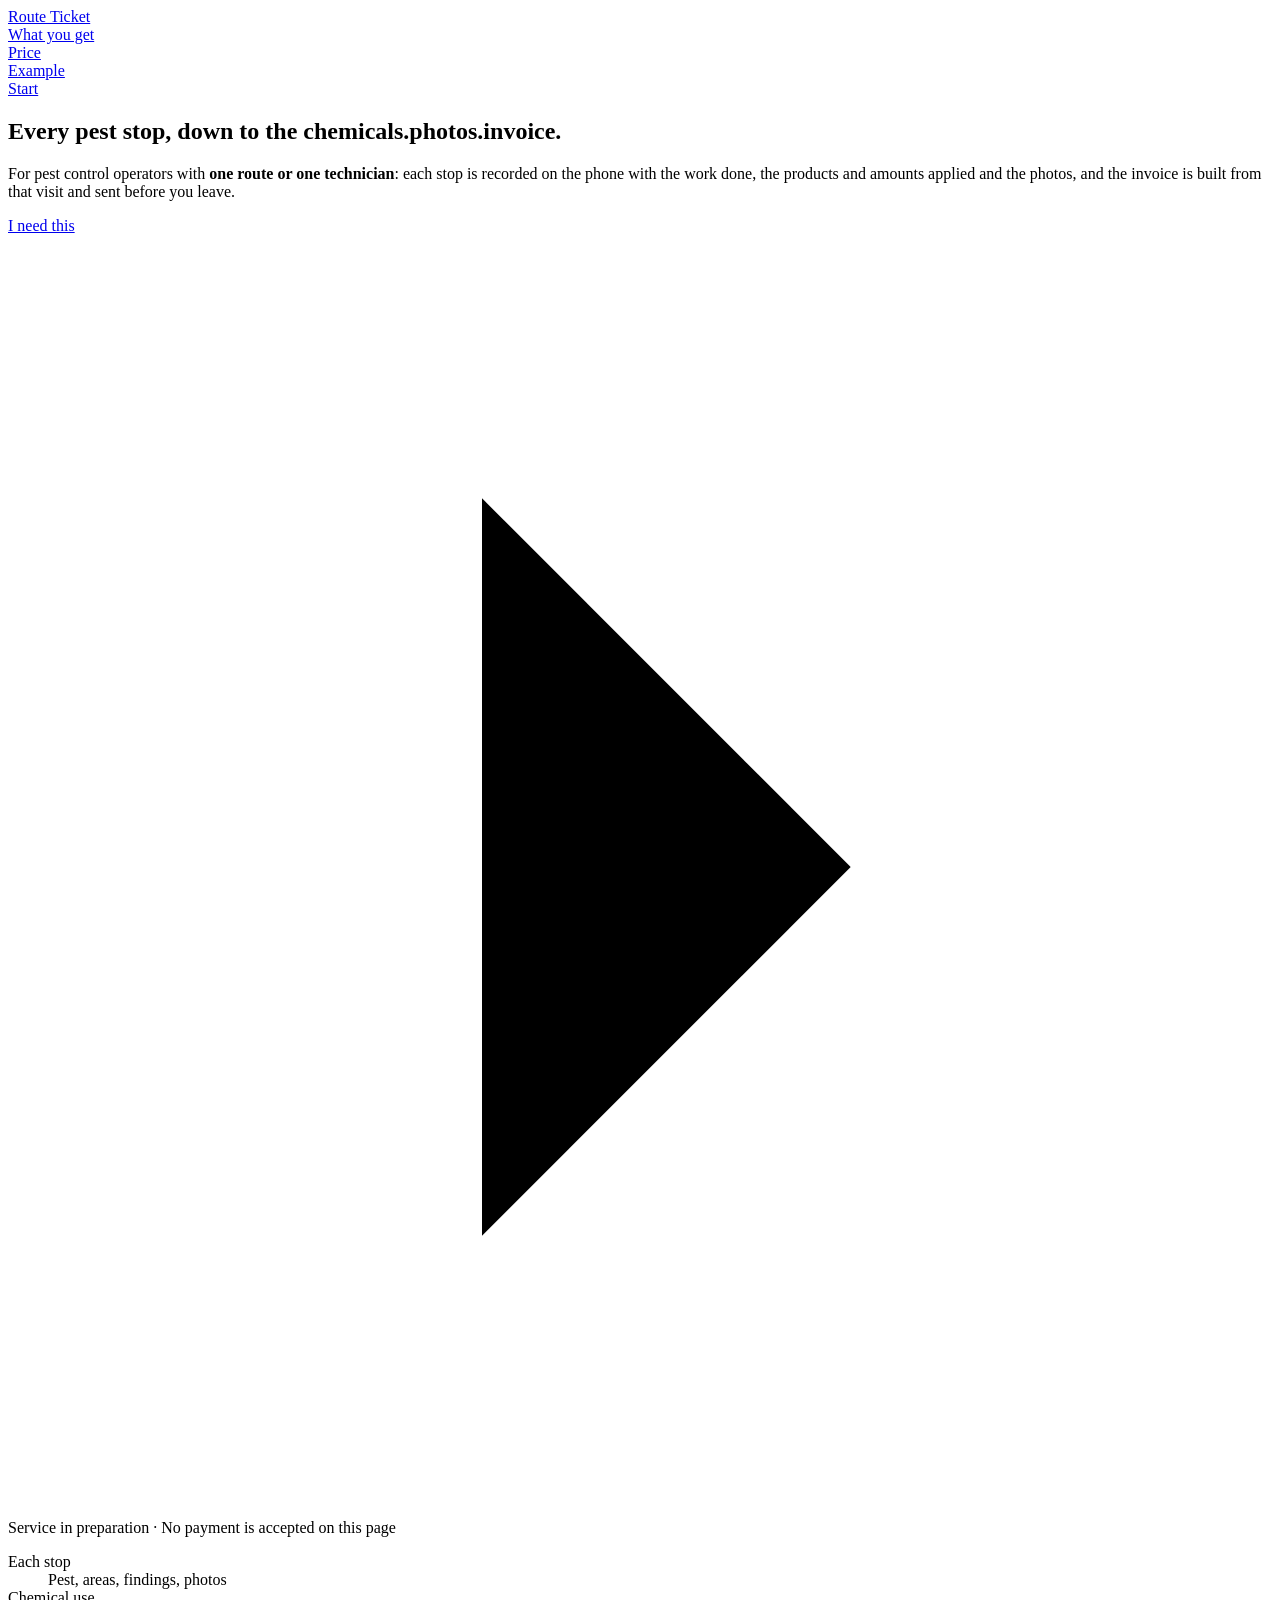
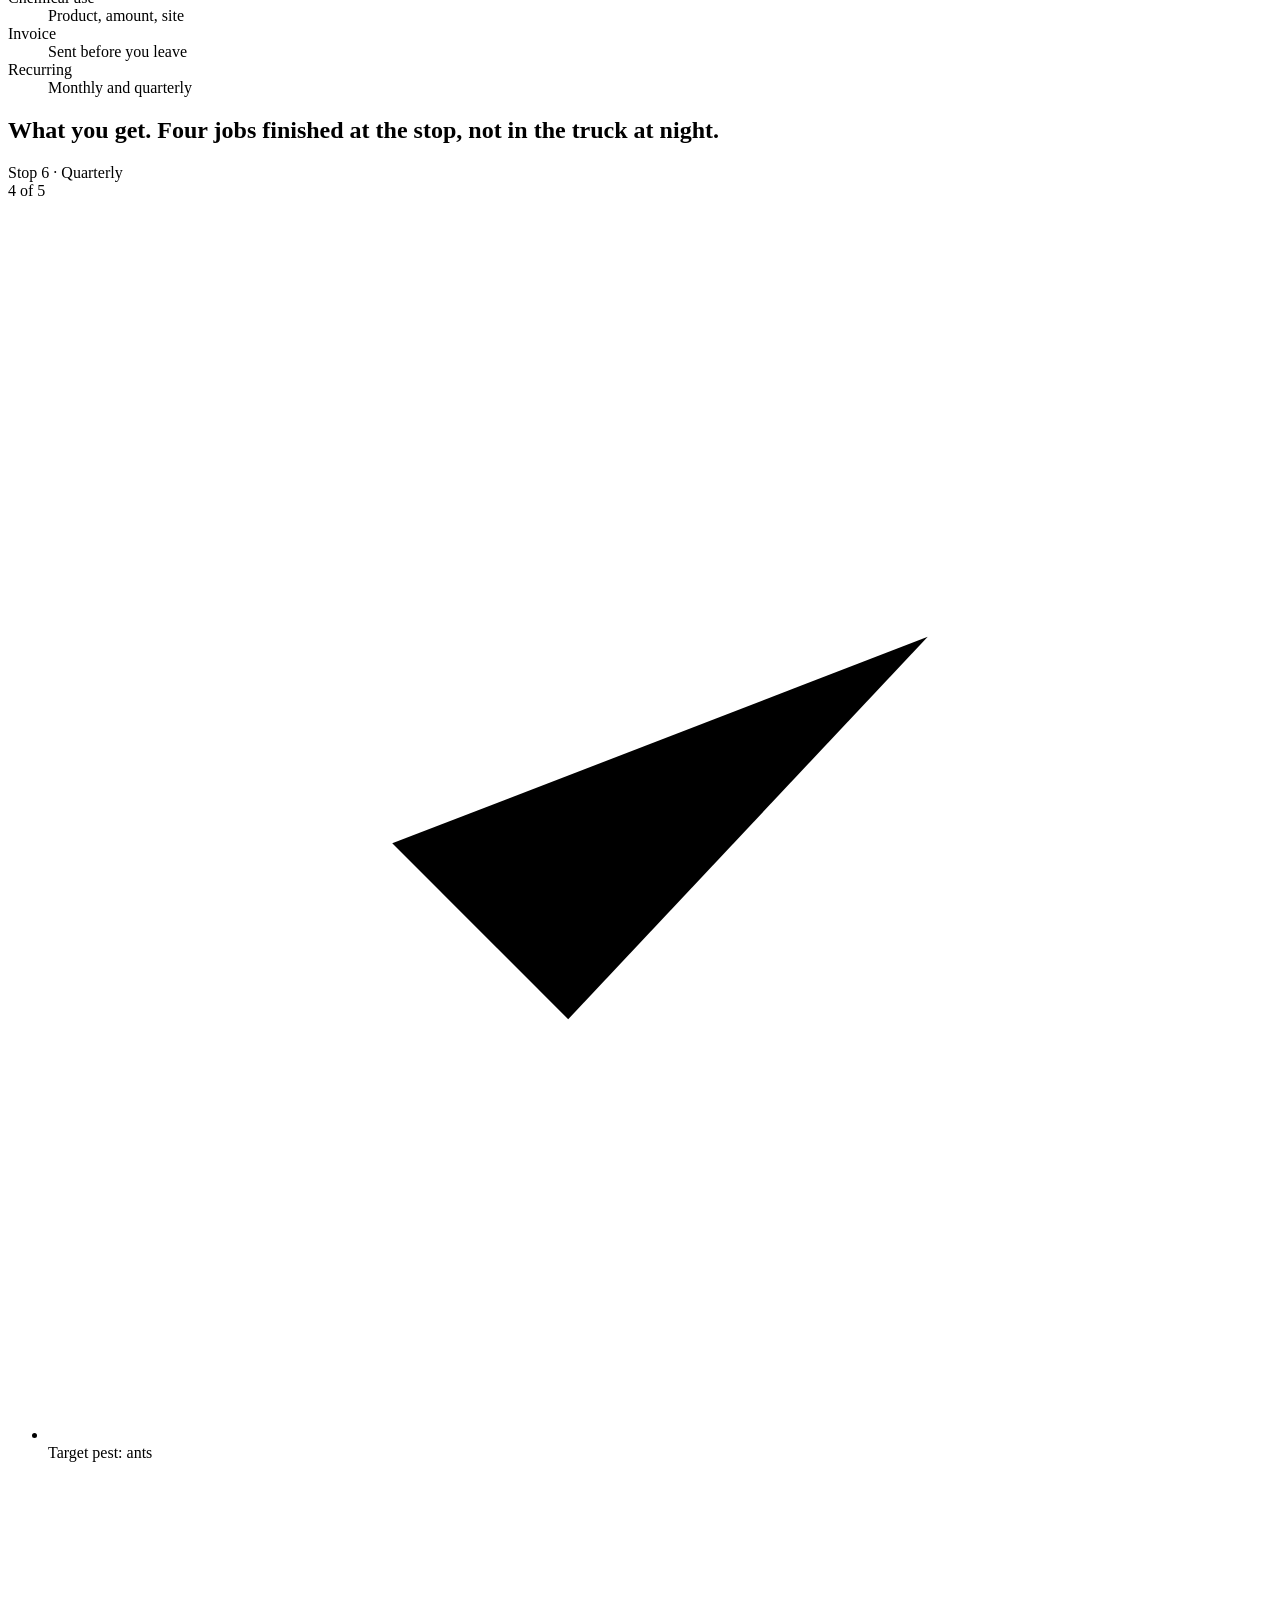
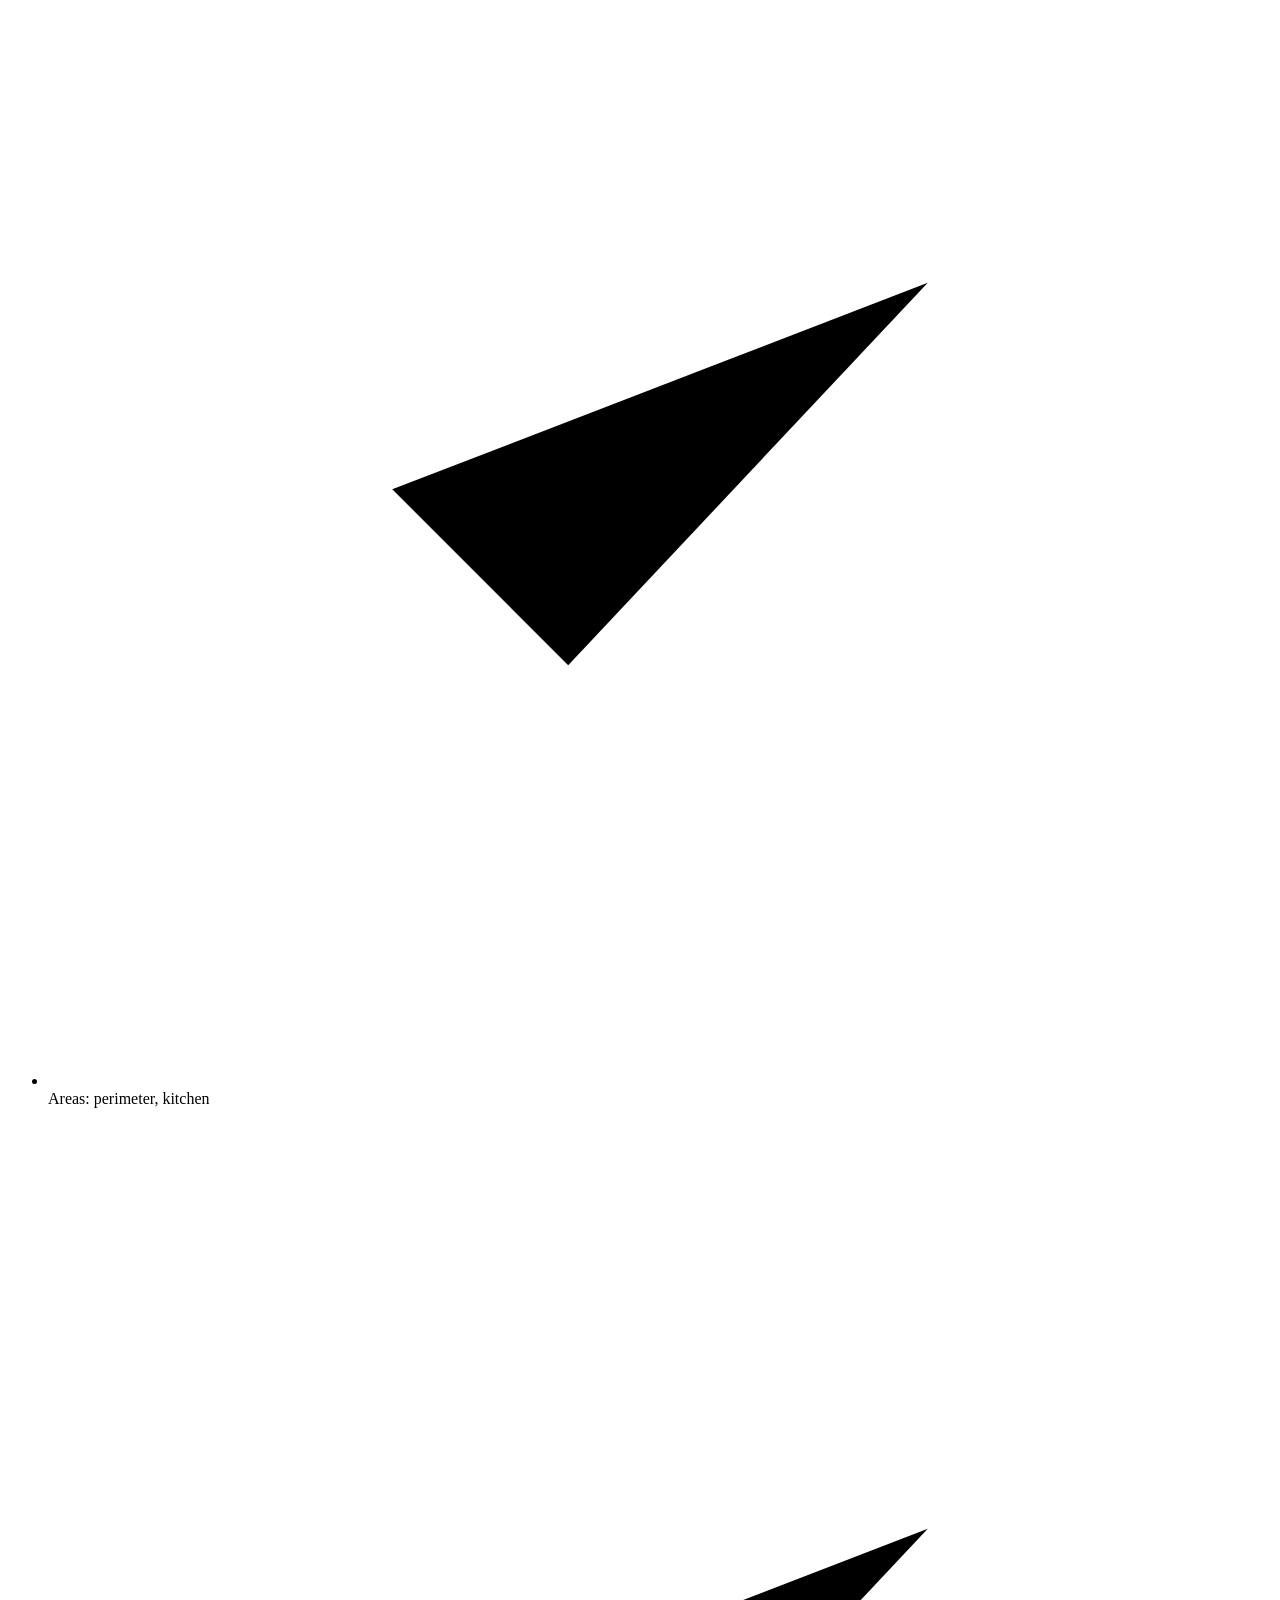
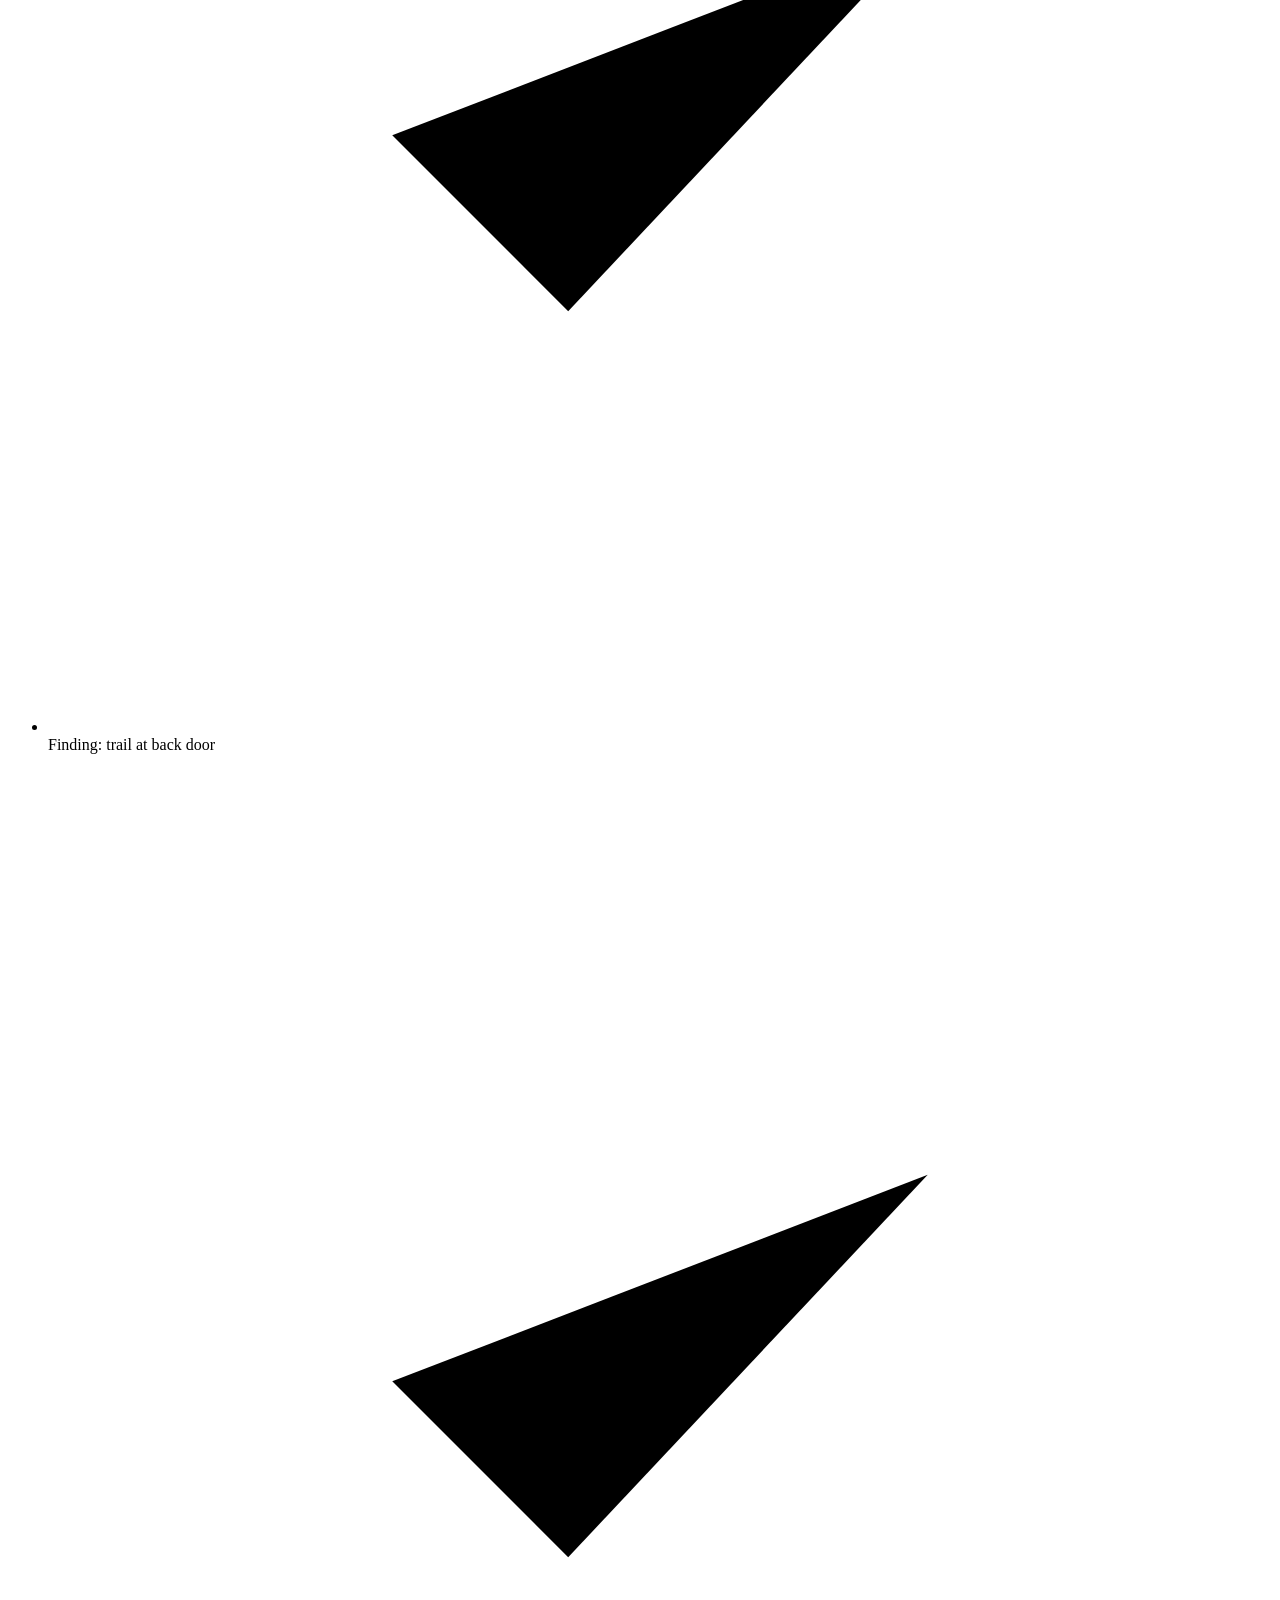
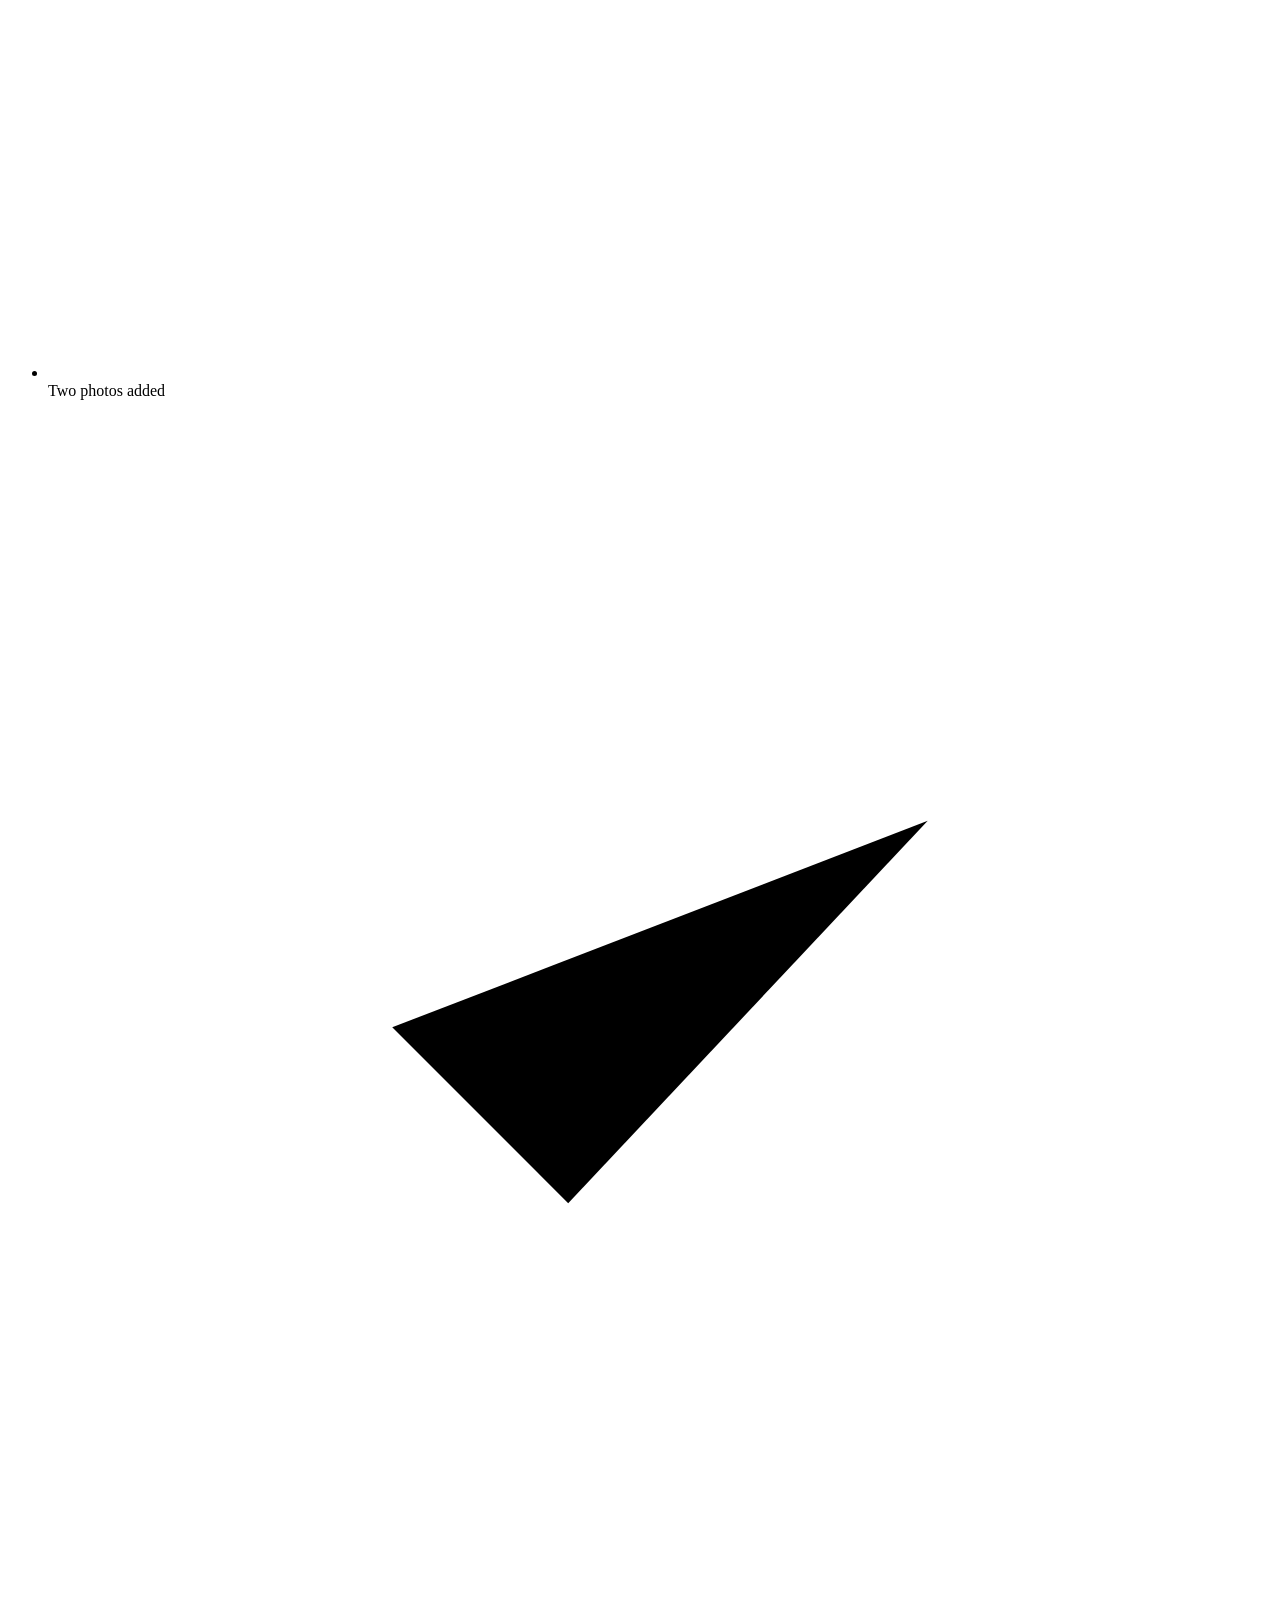
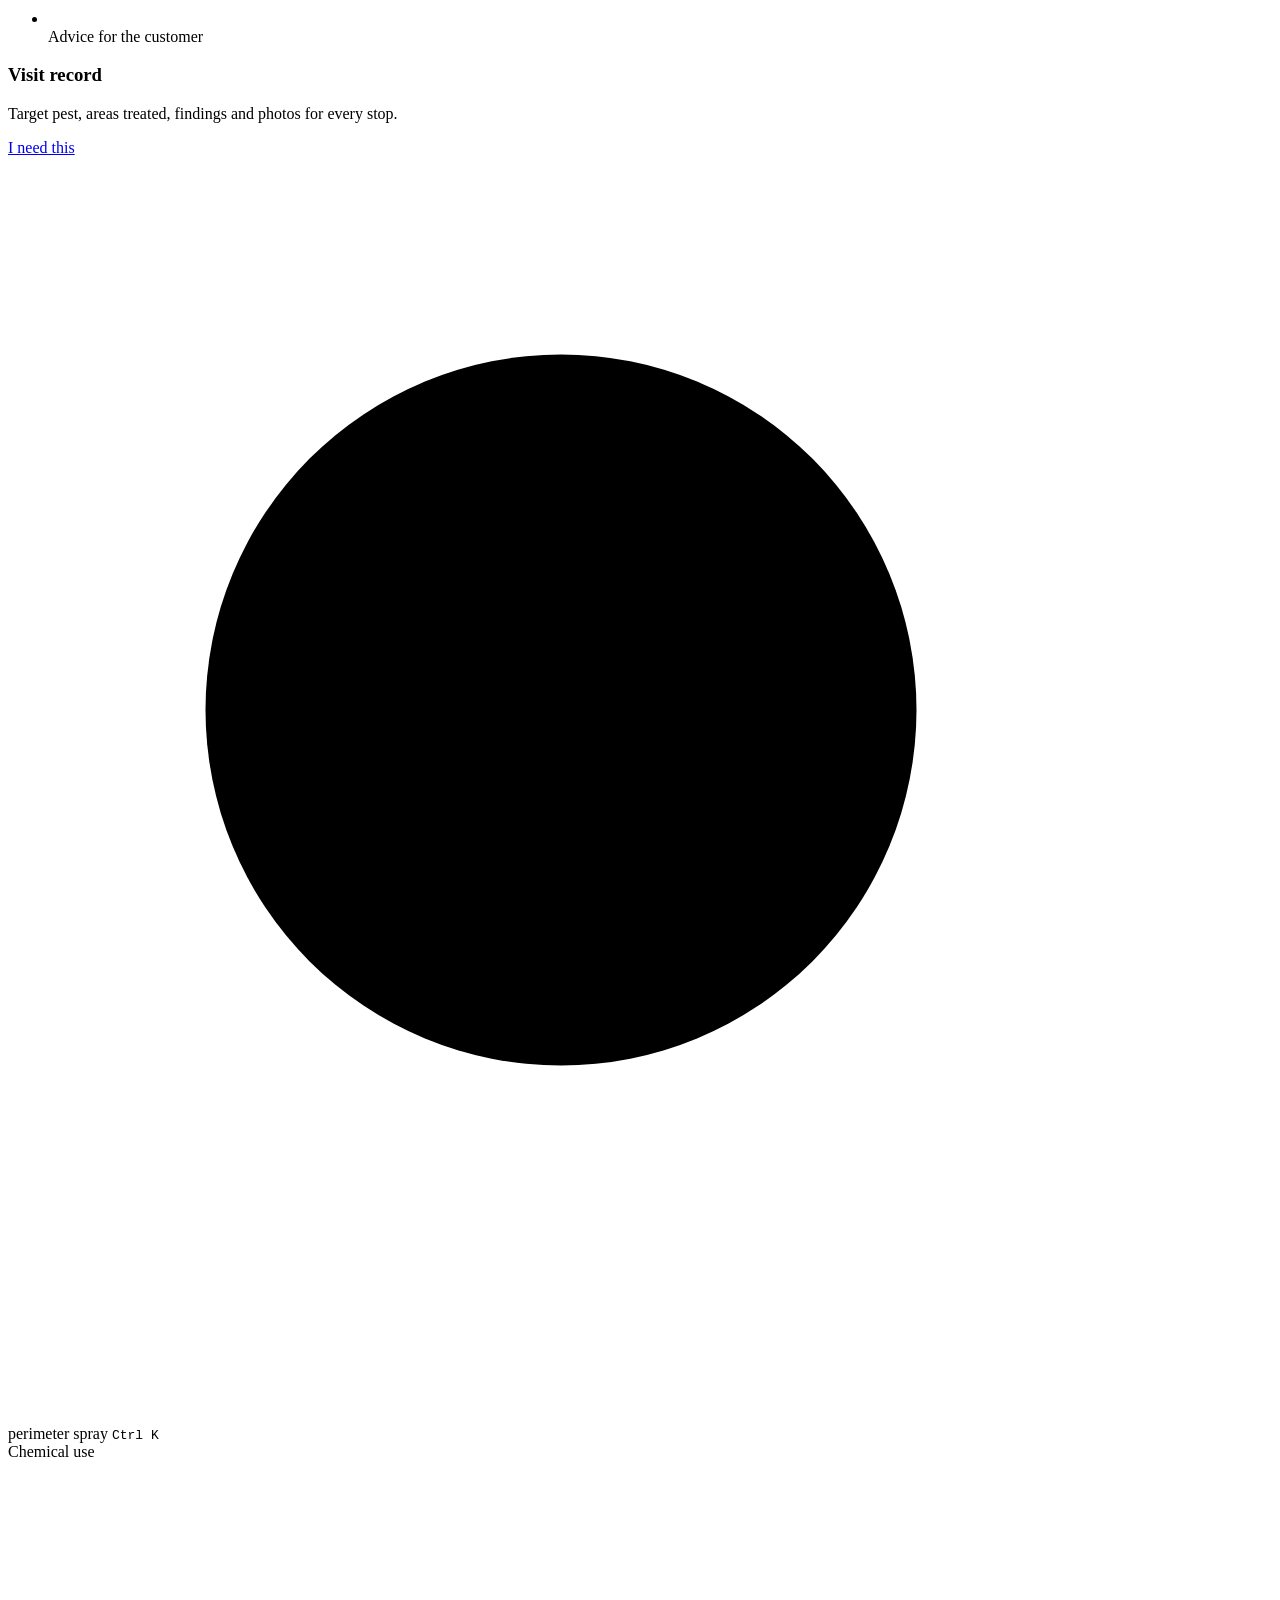
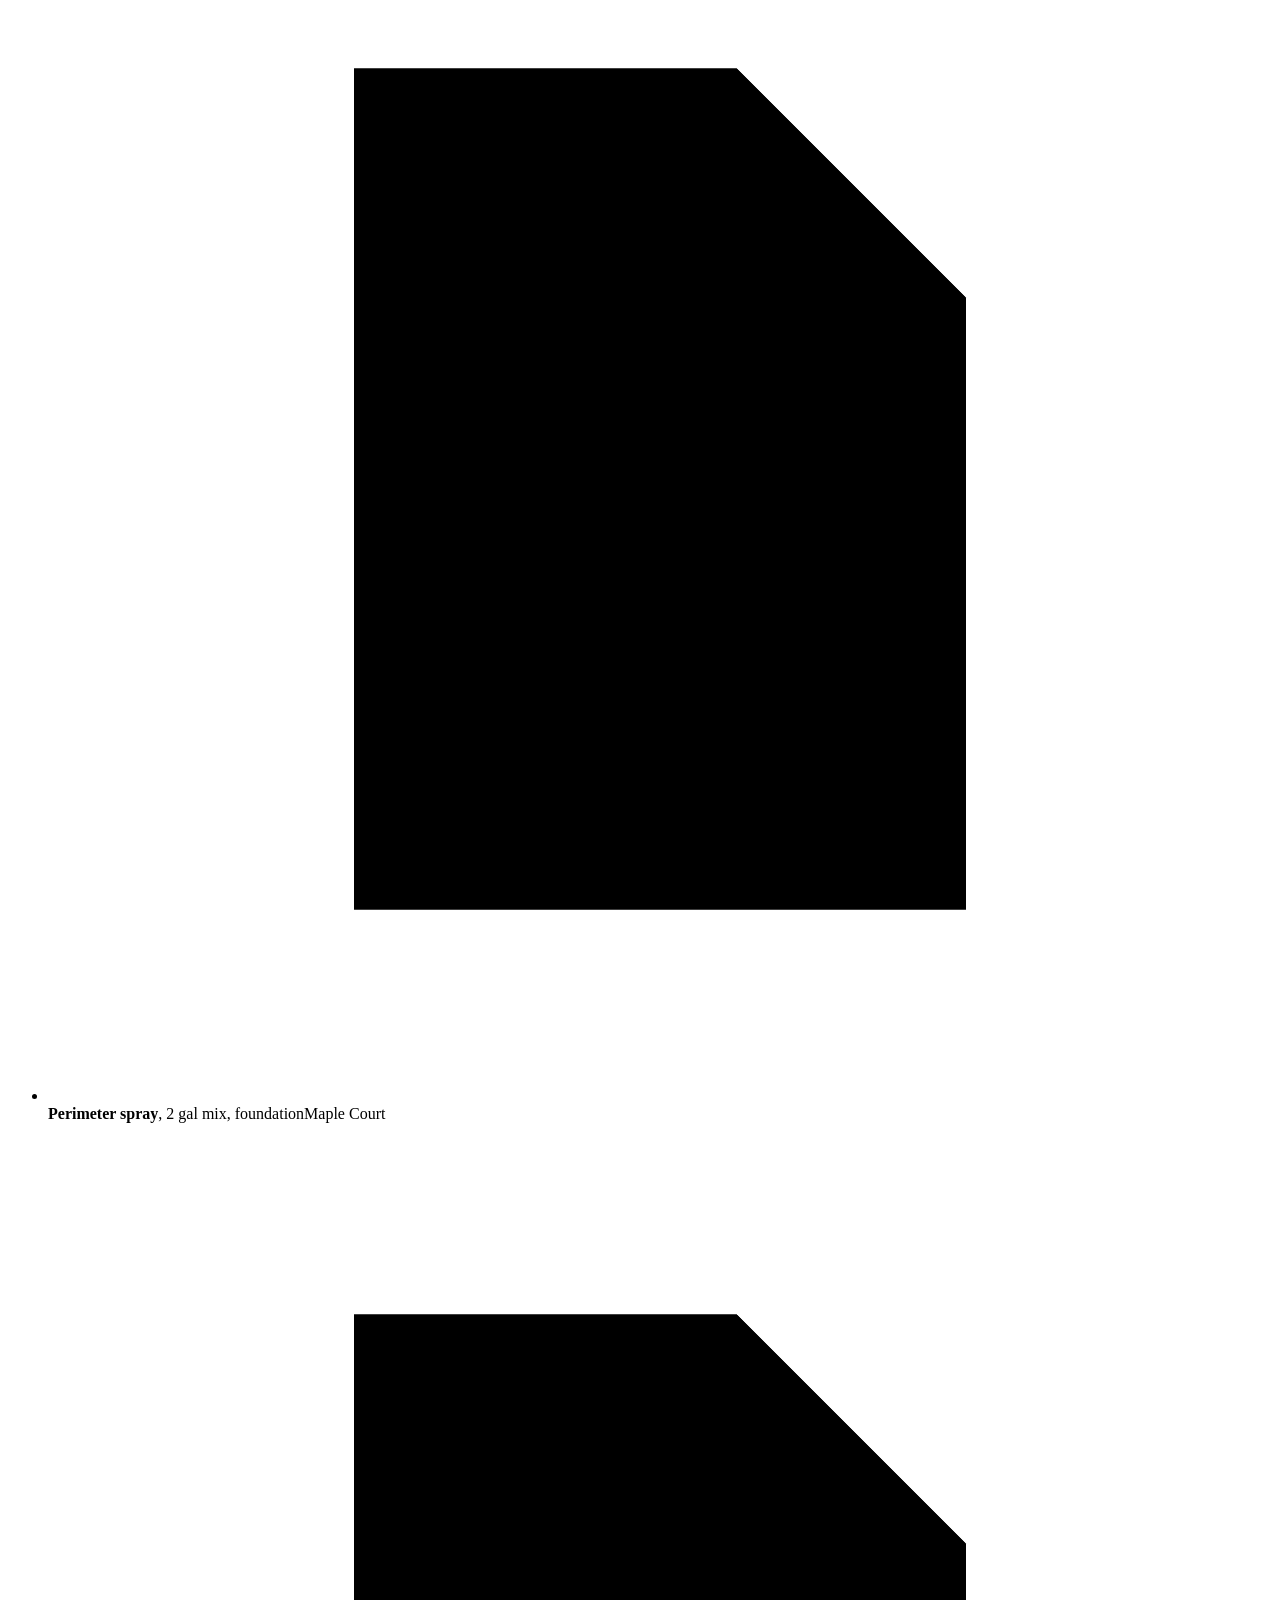
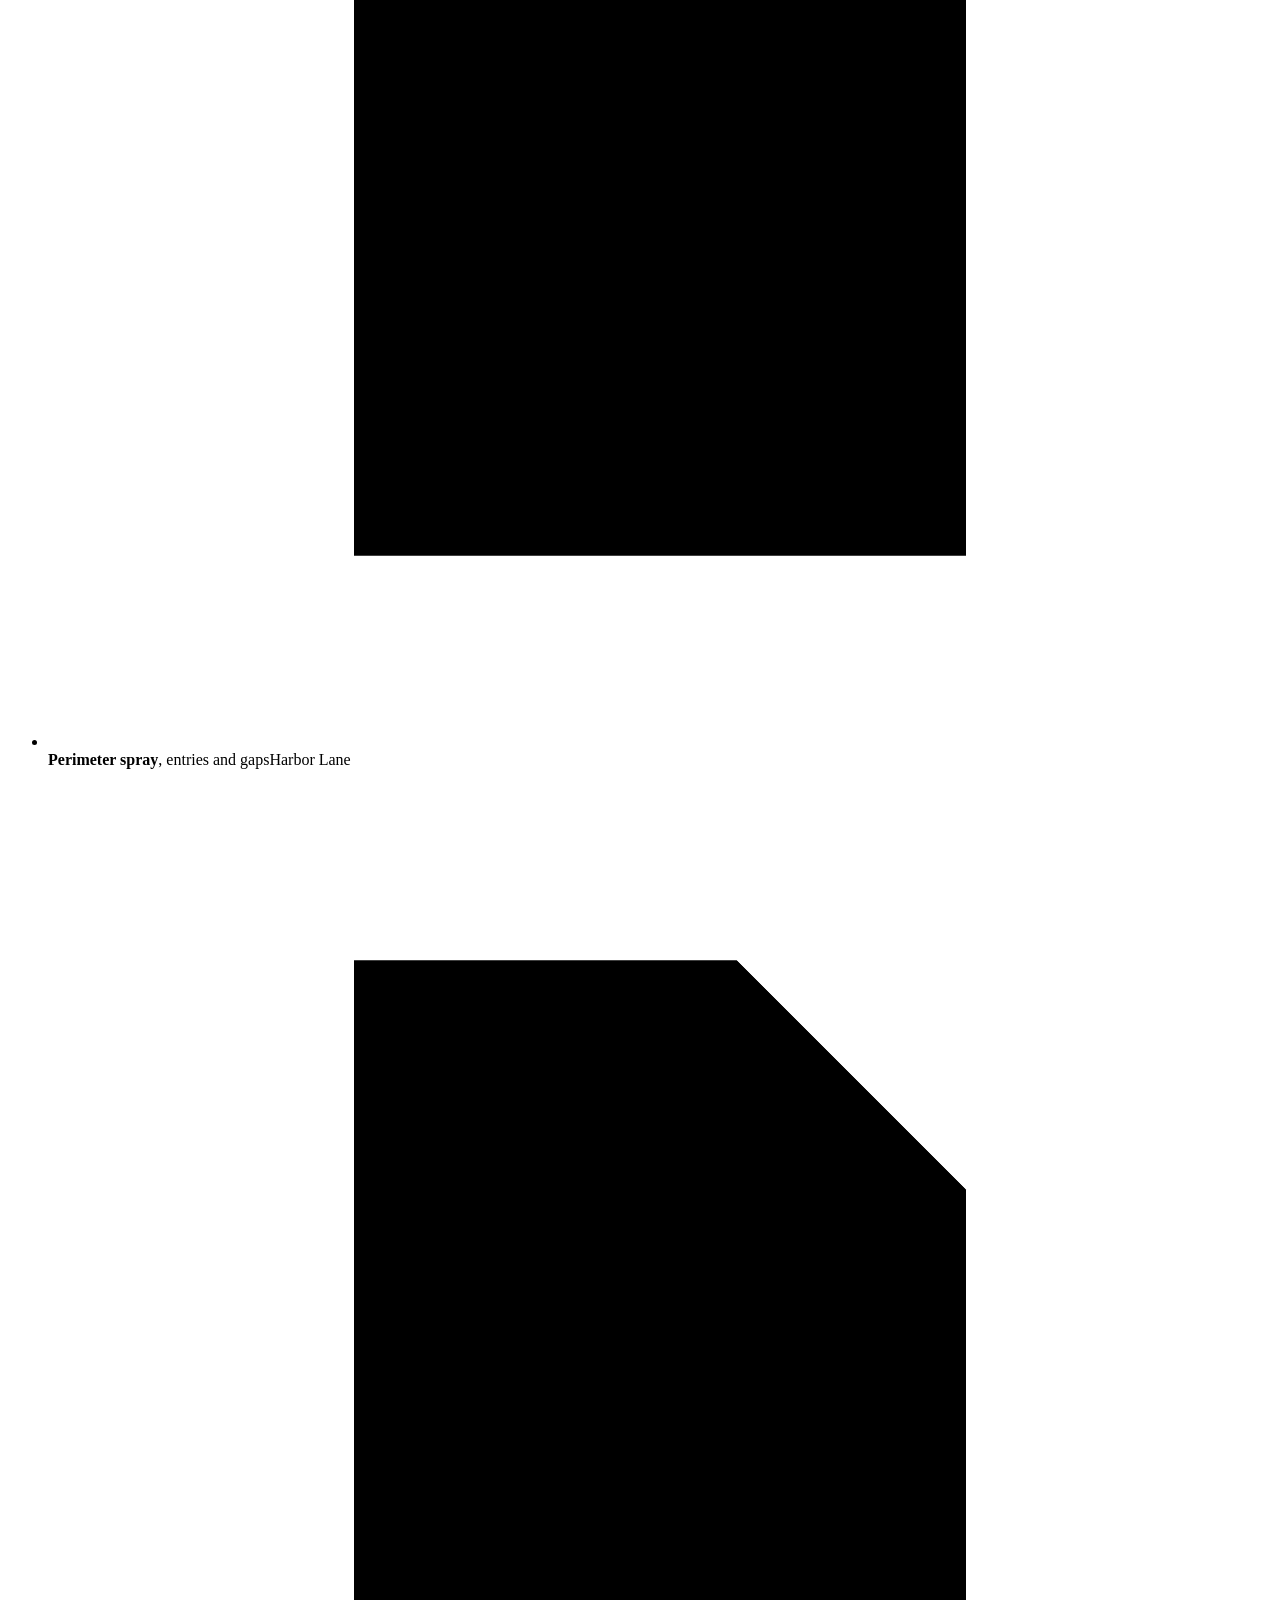
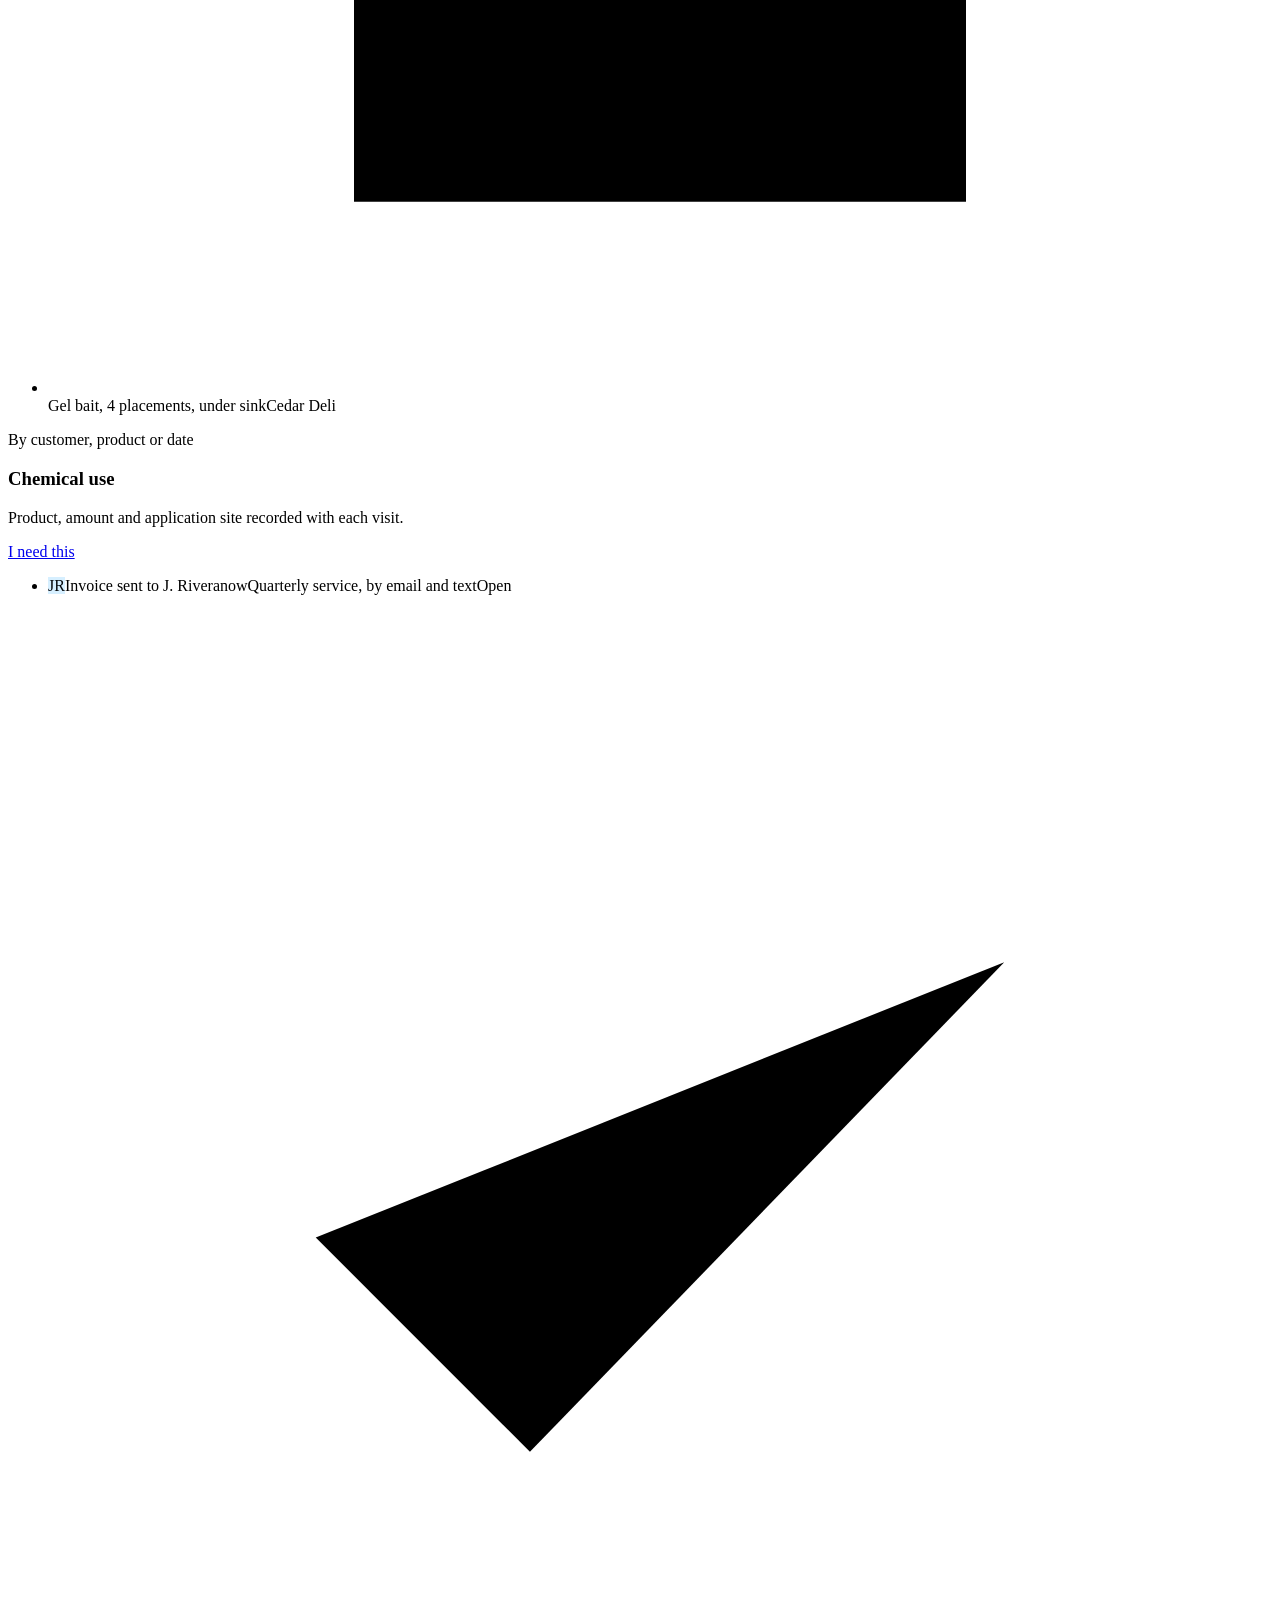
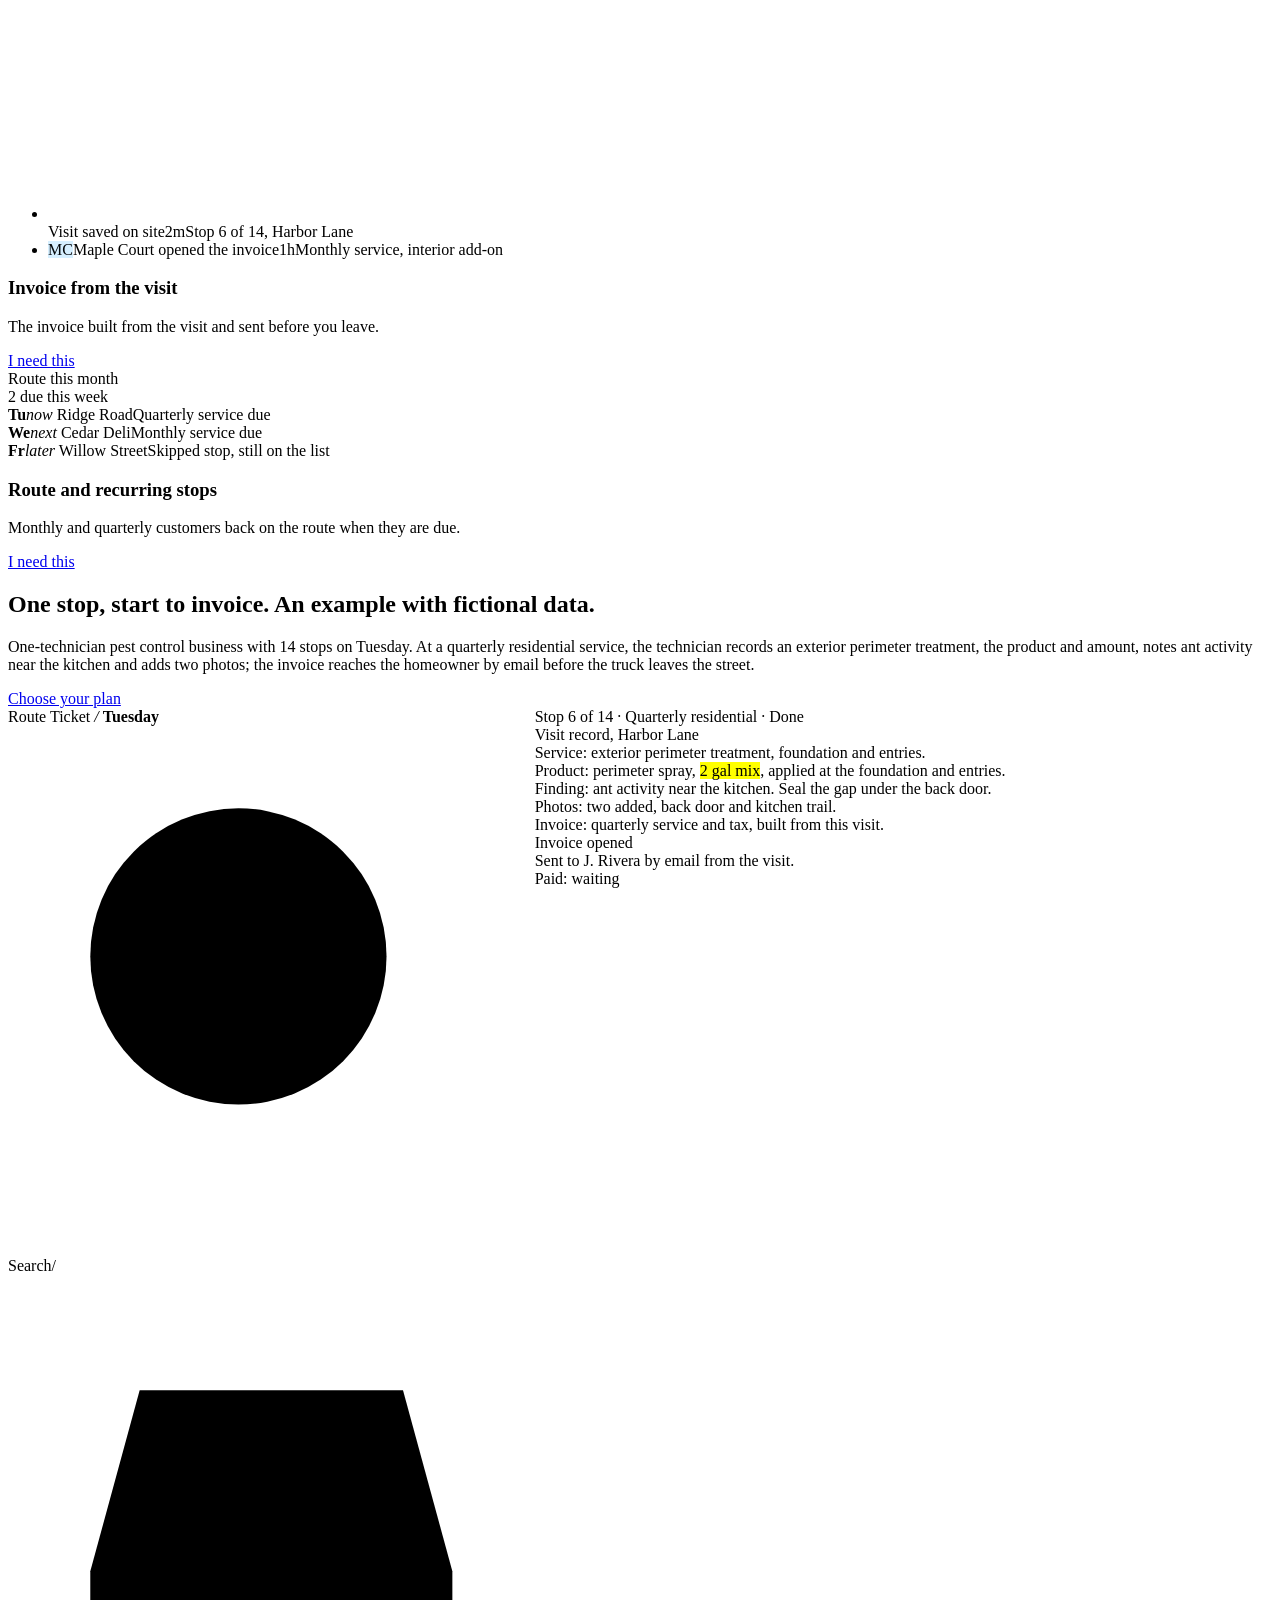
==== commit 87b5de09: "Главная: одни цвета (СМ-04), шрифт Inter, светлый фон — выбор раскладки (слово Владельца 10.11.2026)" ====
--- a/index.html
+++ b/index.html
@@ -1,5 +1,5 @@
 <!doctype html>
-<html lang="en-US" data-type="software" data-radius="soft" data-ground="sage" data-buttons="solid" data-motion>
+<html lang="en-US" data-type="software" data-radius="soft" data-ground="sand" data-buttons="solid" data-motion>
 <head>
 <meta charset="utf-8">
 <!-- Google Tag Manager -->
@@ -17,7 +17,7 @@
 <link rel="stylesheet" href="style.css">
 <link rel="preconnect" href="https://fonts.googleapis.com">
 <link rel="preconnect" href="https://fonts.gstatic.com" crossorigin>
-<link href="https://fonts.googleapis.com/css2?family=Schibsted+Grotesk:wght@400..700&family=JetBrains+Mono:wght@400..500&display=swap" rel="stylesheet">
+<link href="https://fonts.googleapis.com/css2?family=Inter:wght@400..700&display=swap" rel="stylesheet">
 <link rel="stylesheet" href="taste/system.css">
 <link rel="stylesheet" href="taste/cards.css">
 <link rel="stylesheet" href="taste/motion.css">
@@ -88,9 +88,8 @@
 height="0" width="0" style="display:none;visibility:hidden"></iframe></noscript>
 <!-- End Google Tag Manager (noscript) -->
 <!-- type: software (site-kind software)
-     deal: hero word; palette mint-pink-accounts (off-white ground, a deep green accent: the green of a treated,
-     safe yard, calm next to the near-black ink); type schibsted (Schibsted Grotesk + JetBrains Mono); radius soft;
-     buttons solid; ground sage; nav plain bar; rhythm surface-pairs; close type; footer columns; mark wordmark;
+     deal: hero word; palette: the smokes' house colours, font Inter, light everywhere (brief 4; :root in variant.css); radius soft;
+     buttons solid; ground sand (its tokens set light in variant.css); nav plain bar; rhythm surface-pairs; close type; footer columns; mark wordmark;
      moment: liquid type on the close headline. Library: taste/ (system, cards, motion, layout, ui fragments),
      unchanged copies; no library scripts. -->
 
@@ -335,7 +334,7 @@
     </div>
   </section>
 <!-- seo-tekst:end -->
-  <section id="start" class="ground-inverse" data-view="start_view" aria-labelledby="start-h">
+  <section id="start" class="ground-surface" data-view="start_view" aria-labelledby="start-h">
     <div class="wrap">
       <div class="closing__cta close--type">
         <div class="section-head">
--- a/variant.css
+++ b/variant.css
@@ -2,15 +2,19 @@
    This file holds only: 1) the :root block start.mjs printed for the deal, 2) two lines that undo the shared
    base stylesheet where it clashes, 3) page CSS the Taste references ask for (a panel's --p-h, the app-frame). */
 
-/* 1. the deal: start.mjs css --page software --palette mint-pink-accounts --type schibsted --radius soft */
+/* 1. the deal: start.mjs css --page software --radius soft, the values set to the smokes' house palette and one
+   font, Inter (rule СМ-04, brief 4: the same colours and font on every variant, light everywhere): the inverse
+   side and the lit ground are light too, so no block on the page is dark or tinted */
 :root {
-  --p-bg: #f8f8f8; --p-surface: #eeeeee; --p-ink: #0a0a0a; --p-muted: #6a6a6a;
-  --p-accent: #1f6b3a; --p-accent-ink: #ffffff; --p-action: #1f6b3a; --p-action-ink: #ffffff;
-  --p-inv-bg: #0a0a0a; --p-inv-surface: #171717; --p-inv-ink: #f8f8f8; --p-inv-muted: #939393;
-  --p-inv-accent: #1f6b3a; --p-inv-accent-ink: #ffffff; --p-inv-action: #1f6b3a; --p-inv-action-ink: #ffffff;
-  --font-display: "Schibsted Grotesk", system-ui, sans-serif;
-  --font-text: "Schibsted Grotesk", system-ui, sans-serif;
-  --font-mono: "JetBrains Mono", ui-monospace, "SFMono-Regular", Menlo, Consolas, monospace;
+  --p-bg: #fcfcfc; --p-surface: #f7f8f9; --p-ink: #05080b; --p-muted: #5c646f;
+  --p-accent: #006acf; --p-accent-ink: #ffffff; --p-action: #006acf; --p-action-ink: #ffffff;
+  --p-inv-bg: #f7f8f9; --p-inv-surface: #ffffff; --p-inv-ink: #05080b; --p-inv-muted: #5c646f;
+  --p-inv-accent: #006acf; --p-inv-accent-ink: #ffffff; --p-inv-action: #006acf; --p-inv-action-ink: #ffffff;
+  --ground-bg: #f7f8f9; --ground-surface: #ffffff; --ground-ink: #05080b; --ground-muted: #5c646f; --ground-accent: #006acf;
+  --card: #ffffff; --line: #dfe1e5;
+  --font-display: "Inter", system-ui, sans-serif;
+  --font-text: "Inter", system-ui, sans-serif;
+  --font-mono: "Inter", system-ui, sans-serif;
   --display-weight: 400;
   --display-tracking: -0.035em;
   --display-tracking-xl: -0.042em;
@@ -20,6 +24,9 @@
 /* 2. the shared base stylesheet: .wrap is capped at 920px and every .btn gets a 14px top margin */
 .wrap { max-width: none; }
 .btn { margin: 0; }
+/* the drawn avatars: the palette's soft accent instead of the kit's five hues; the focus ring in its own blue */
+.ui-avatar[data-tone] { background: #d6efff; color: #05080b; }
+:focus-visible { outline-color: #0086dd; }
 
 /* 3. page CSS. The feature tiles' panel height (system.md: one --p-h per card group; the phone's 180px is
    system.css's), and the app-frame recipe (sections-library.md, app-frame), as written there */
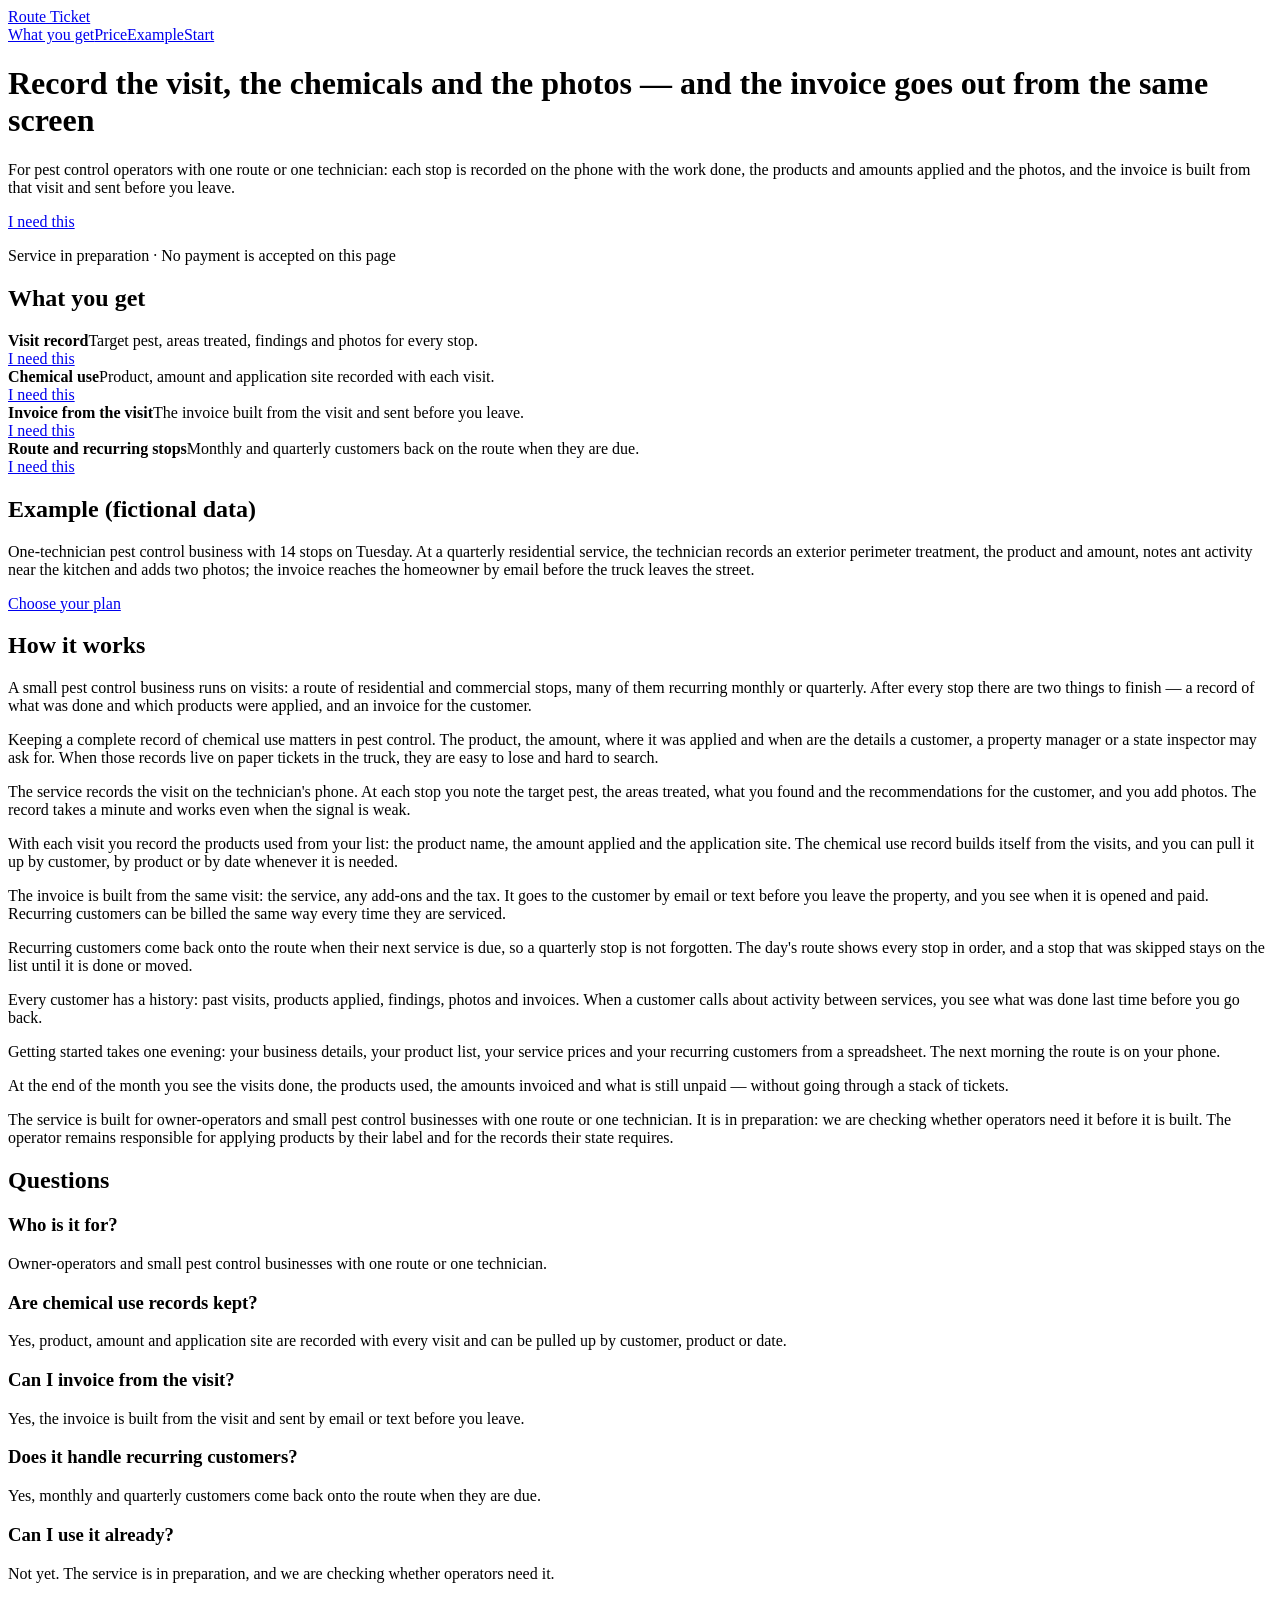
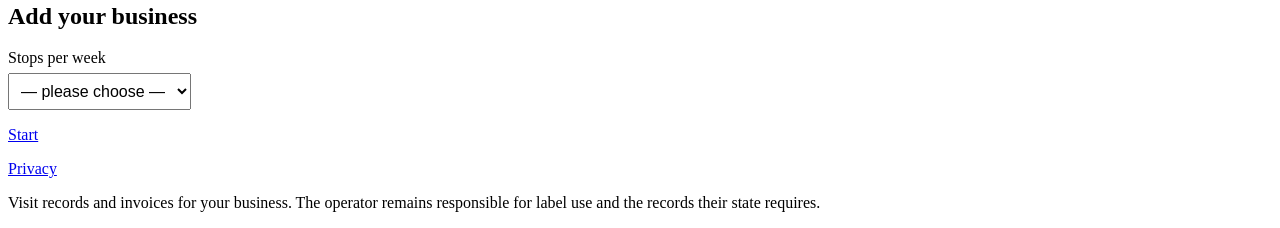
==== commit f23e1a63: "Главная: прежний вид — сравнение дизайна перенесено на тестовый домен (слово Владельца 10.11.2026, «" ====
--- a/index.html
+++ b/index.html
@@ -1,5 +1,5 @@
 <!doctype html>
-<html lang="en-US" data-type="software" data-radius="soft" data-ground="sand" data-buttons="solid" data-motion>
+<html lang="en-US">
 <head>
 <meta charset="utf-8">
 <!-- Google Tag Manager -->
@@ -15,21 +15,6 @@
 <meta name="description" content="For small pest control operators: each visit recorded on your phone with photos and chemicals applied, and the invoice sent from the visit.">
 <link rel="icon" href="favicon.svg">
 <link rel="stylesheet" href="style.css">
-<link rel="preconnect" href="https://fonts.googleapis.com">
-<link rel="preconnect" href="https://fonts.gstatic.com" crossorigin>
-<link href="https://fonts.googleapis.com/css2?family=Inter:wght@400..700&display=swap" rel="stylesheet">
-<link rel="stylesheet" href="taste/system.css">
-<link rel="stylesheet" href="taste/cards.css">
-<link rel="stylesheet" href="taste/motion.css">
-<link rel="stylesheet" href="taste/layout.css">
-<link rel="stylesheet" href="taste/ui/base.css">
-<link rel="stylesheet" href="taste/ui/checklist/fragment.css">
-<link rel="stylesheet" href="taste/ui/search/fragment.css">
-<link rel="stylesheet" href="taste/ui/notify/fragment.css">
-<link rel="stylesheet" href="taste/ui/calendar/fragment.css">
-<link rel="stylesheet" href="taste/ui/window/fragment.css">
-<link rel="stylesheet" href="taste/ui/doc/fragment.css">
-<link rel="stylesheet" href="variant.css">
 <script src="smoke.js" defer></script>
 <!-- faq-jsonld:start -->
 <script type="application/ld+json">
@@ -87,327 +72,74 @@
 <noscript><iframe src="https://www.googletagmanager.com/ns.html?id=GTM-NCHRGHRR"
 height="0" width="0" style="display:none;visibility:hidden"></iframe></noscript>
 <!-- End Google Tag Manager (noscript) -->
-<!-- type: software (site-kind software)
-     deal: hero word; palette: the smokes' house colours, font Inter, light everywhere (brief 4; :root in variant.css); radius soft;
-     buttons solid; ground sand (its tokens set light in variant.css); nav plain bar; rhythm surface-pairs; close type; footer columns; mark wordmark;
-     moment: liquid type on the close headline. Library: taste/ (system, cards, motion, layout, ui fragments),
-     unchanged copies; no library scripts. -->
 
-<div class="nav" role="banner">
-  <div class="wrap nav__bar">
-    <a class="nav__logo" href="index.html" data-ev="click_logo_home">Route Ticket</a>
-    <nav class="nav__links" aria-label="Main">
-      <div class="nav__item"><a class="nav__link" href="#what" data-ev="click_nav_what">What you get</a></div>
-      <div class="nav__item"><a class="nav__link" href="price.html" data-ev="click_nav_price">Price</a></div>
-      <div class="nav__item"><a class="nav__link" href="#example" data-ev="click_nav_example">Example</a></div>
-    </nav>
-    <div class="nav__actions">
-      <a class="btn btn--primary" href="#start" data-ev="click_nav_start">Start</a>
-    </div>
+<header><div class="wrap">
+  <div class="logo"><a href="index.html" data-ev="click_logo_home">Route Ticket</a></div>
+  <nav class="top"><a href="#what" data-ev="click_nav_what">What you get</a><a href="price.html" data-ev="click_nav_price">Price</a><a href="#example" data-ev="click_nav_example">Example</a><a href="#start" data-ev="click_nav_start">Start</a></nav>
+</div></header>
+
+<div class="wrap">
+  <div class="hero">
+    <h1>Record the visit, the chemicals and the photos — and the invoice goes out from the same screen</h1>
+    <p class="sub">For pest control operators with one route or one technician: each stop is recorded on the phone with the work done, the products and amounts applied and the photos, and the invoice is built from that visit and sent before you leave.</p>
+    <a class="cta" href="price.html" data-ev="cta_click">I need this</a>
+    <p class="cta-note">Service in preparation · No payment is accepted on this page</p>
   </div>
-</div>
 
-<main id="top">
-  <section class="hero hero--word" data-enter aria-labelledby="hero-h">
-    <div class="wrap"><div class="hero-text hero__in">
-      <h1 id="hero-h">Every pest stop, down to the <span class="ly-word" data-words="chemicals.|photos.|invoice."><span>chemicals.</span></span></h1>
-      <div class="grid hero__foot">
-        <div class="span-6 stack-4">
-          <p class="hero__lead">For pest control operators with <b>one route or one technician</b>: each stop is recorded on the phone with the work done, the products and amounts applied and the photos, and the invoice is built from that visit and sent before you leave.</p>
-          <div class="btn-row"><a class="btn btn--primary" href="price.html" data-ev="cta_click">I need this<svg class="m-arrow" viewBox="0 0 12 12" aria-hidden="true"><path class="m-arrow__stem" d="M1 6h8"/><path class="m-arrow__head" d="M4.5 2.5 8 6l-3.5 3.5"/></svg></a></div>
-          <p class="t-small muted">Service in preparation · No payment is accepted on this page</p>
-        </div>
-        <dl class="hero__facts hero__facts--col span-5 start-8">
-          <div><dt>Each stop</dt><dd>Pest, areas, findings, photos</dd></div>
-          <div><dt>Chemical use</dt><dd>Product, amount, site</dd></div>
-          <div><dt>Invoice</dt><dd>Sent before you leave</dd></div>
-          <div><dt>Recurring</dt><dd>Monthly and quarterly</dd></div>
-        </dl>
-      </div>
-    </div></div>
-  </section>
-
-  <section id="what" class="ground-surface g2" data-view="features_view" aria-labelledby="what-h">
-    <div class="wrap">
-      <div class="group">
-        <div class="section-head">
-          <h2 id="what-h">What you get. <span class="muted">Four jobs finished at the stop, not in the truck at night.</span></h2>
-        </div>
-        <div class="grid">
-          <article class="tile span-6">
-            <div class="panel">
-              <div class="stage stage--fade-b"><div class="at-rise fit" style="--fit-max:340px;--ay:32px">
-                <div class="ui ui-panel ui-checks" data-ui="checklist">
-                  <div class="ui-checks__head"><div class="ui-title">Stop 6 · Quarterly</div><span class="ui-spacer"></span><div class="ui-meta">4 of 5</div></div>
-                  <div class="ui-checks__bar"><i style="--k:0.8"></i></div>
-                  <ul class="ui-checks__list">
-                    <li class="ui-check is-done"><span class="ui-check__box"><svg viewBox="0 0 16 16"><path d="m4.5 8.2 2.3 2.3 4.7-5"/></svg></span><span class="ui-check__label">Target pest: ants</span></li>
-                    <li class="ui-check is-done"><span class="ui-check__box"><svg viewBox="0 0 16 16"><path d="m4.5 8.2 2.3 2.3 4.7-5"/></svg></span><span class="ui-check__label">Areas: perimeter, kitchen</span></li>
-                    <li class="ui-check is-done"><span class="ui-check__box"><svg viewBox="0 0 16 16"><path d="m4.5 8.2 2.3 2.3 4.7-5"/></svg></span><span class="ui-check__label">Finding: trail at back door</span></li>
-                    <li class="ui-check is-done"><span class="ui-check__box"><svg viewBox="0 0 16 16"><path d="m4.5 8.2 2.3 2.3 4.7-5"/></svg></span><span class="ui-check__label">Two photos added</span></li>
-                    <li class="ui-check"><span class="ui-check__box"><svg viewBox="0 0 16 16"><path d="m4.5 8.2 2.3 2.3 4.7-5"/></svg></span><span class="ui-check__label">Advice for the customer</span></li>
-                  </ul>
-                </div>
-              </div></div>
-            </div>
-            <div class="tile__head"><h3>Visit record</h3></div>
-            <p>Target pest, areas treated, findings and photos for every stop.</p>
-            <div class="btn-row"><a class="btn btn--secondary" href="price.html" data-ev="feature_visit">I need this</a></div>
-          </article>
-          <article class="tile span-6">
-            <div class="panel">
-              <div class="stage stage--fade-b"><div class="at-rise fit" style="--fit-max:380px;--ay:32px">
-                <div class="ui ui-panel ui-search" data-ui="search">
-                  <div class="ui-search__field">
-                    <svg class="ui-icon" viewBox="0 0 16 16" aria-hidden="true"><circle cx="7" cy="7" r="4.5"/><path d="m10.5 10.5 3 3"/></svg>
-                    <span class="ui-search__q"><span>perimeter spray</span><i class="ui-search__caret"></i></span>
-                    <kbd class="ui-search__kbd">Ctrl K</kbd>
-                  </div>
-                  <div class="ui-search__group">Chemical use</div>
-                  <ul class="ui-search__list">
-                    <li class="ui-search__row is-sel"><span class="ui-search__ico"><svg class="ui-icon" viewBox="0 0 16 16"><path d="M4 2.5h5l3 3v8H4z"/><path d="M9 2.5v3h3"/></svg></span><span class="ui-search__t"><b>Perimeter spray</b>, 2 gal mix, foundation</span><span class="ui-search__m">Maple Court</span></li>
-                    <li class="ui-search__row"><span class="ui-search__ico"><svg class="ui-icon" viewBox="0 0 16 16"><path d="M4 2.5h5l3 3v8H4z"/><path d="M9 2.5v3h3"/></svg></span><span class="ui-search__t"><b>Perimeter spray</b>, entries and gaps</span><span class="ui-search__m">Harbor Lane</span></li>
-                    <li class="ui-search__row"><span class="ui-search__ico"><svg class="ui-icon" viewBox="0 0 16 16"><path d="M4 2.5h5l3 3v8H4z"/><path d="M9 2.5v3h3"/></svg></span><span class="ui-search__t">Gel bait, 4 placements, under sink</span><span class="ui-search__m">Cedar Deli</span></li>
-                  </ul>
-                  <div class="ui-search__foot"><span>By customer, product or date</span></div>
-                </div>
-              </div></div>
-            </div>
-            <div class="tile__head"><h3>Chemical use</h3></div>
-            <p>Product, amount and application site recorded with each visit.</p>
-            <div class="btn-row"><a class="btn btn--secondary" href="price.html" data-ev="feature_chemical">I need this</a></div>
-          </article>
-        </div>
-      </div>
-      <div class="grid">
-        <article class="tile span-6">
-          <div class="panel">
-            <div class="stage stage--fade-b"><div class="at-rise fit" style="--fit-max:380px;--ay:32px">
-              <div class="ui ui-notify" data-ui="notify">
-                <ul class="ui-notify__list">
-                  <li class="ui-note"><span class="ui-avatar ui-note__av" data-tone="2">JR</span><span class="ui-note__text"><span class="ui-note__title">Invoice sent to J. Rivera<time>now</time></span><span class="ui-note__body">Quarterly service, by email and text</span></span><span class="ui-btn ui-btn--sm ui-note__btn">Open</span></li>
-                  <li class="ui-note"><span class="ui-note__ico"><svg class="ui-icon" viewBox="0 0 16 16"><path d="m3.5 8.4 2.8 2.8 6.2-6.4"/></svg></span><span class="ui-note__text"><span class="ui-note__title">Visit saved on site<time>2m</time></span><span class="ui-note__body">Stop 6 of 14, Harbor Lane</span></span></li>
-                  <li class="ui-note"><span class="ui-avatar ui-note__av" data-tone="4">MC</span><span class="ui-note__text"><span class="ui-note__title">Maple Court opened the invoice<time>1h</time></span><span class="ui-note__body">Monthly service, interior add-on</span></span></li>
-                </ul>
-              </div>
-            </div></div>
-          </div>
-          <div class="tile__head"><h3>Invoice from the visit</h3></div>
-          <p>The invoice built from the visit and sent before you leave.</p>
-          <div class="btn-row"><a class="btn btn--secondary" href="price.html" data-ev="feature_invoice">I need this</a></div>
-        </article>
-        <article class="tile span-6">
-          <div class="panel">
-            <div class="stage stage--fade-b"><div class="at-rise fit" style="--fit-max:380px;--ay:32px">
-              <div class="ui ui-panel ui-calendar" data-ui="calendar">
-                <div class="ui-cal__head">
-                  <div class="ui-cal__month">Route <span>this month</span></div>
-                  <span class="ui-spacer"></span>
-                  <span class="ui-chip ui-chip--plain ui-chip--ink">2 due this week</span>
-                </div>
-                <div class="ui-cal__events">
-                  <div class="ui-cal__ev is-now">
-                    <span class="ui-cal__date"><b>Tu</b><i>now</i></span>
-                    <span class="ui-cal__evtext"><span class="ui-cal__evtitle">Ridge Road</span><span class="ui-cal__evsub">Quarterly service due</span></span>
-                  </div>
-                  <div class="ui-cal__ev">
-                    <span class="ui-cal__date"><b>We</b><i>next</i></span>
-                    <span class="ui-cal__evtext"><span class="ui-cal__evtitle">Cedar Deli</span><span class="ui-cal__evsub">Monthly service due</span></span>
-                  </div>
-                  <div class="ui-cal__ev">
-                    <span class="ui-cal__date"><b>Fr</b><i>later</i></span>
-                    <span class="ui-cal__evtext"><span class="ui-cal__evtitle">Willow Street</span><span class="ui-cal__evsub">Skipped stop, still on the list</span></span>
-                  </div>
-                </div>
-              </div>
-            </div></div>
-          </div>
-          <div class="tile__head"><h3>Route and recurring stops</h3></div>
-          <p>Monthly and quarterly customers back on the route when they are due.</p>
-          <div class="btn-row"><a class="btn btn--secondary" href="price.html" data-ev="feature_route">I need this</a></div>
-        </article>
-      </div>
+  <section id="what" data-view="features_view">
+    <h2>What you get</h2>
+    <div class="grid">
+      <div class="card"><b>Visit record</b><span>Target pest, areas treated, findings and photos for every stop.</span><br><a class="btn" href="price.html" data-ev="feature_visit">I need this</a></div>
+      <div class="card"><b>Chemical use</b><span>Product, amount and application site recorded with each visit.</span><br><a class="btn" href="price.html" data-ev="feature_chemical">I need this</a></div>
+      <div class="card"><b>Invoice from the visit</b><span>The invoice built from the visit and sent before you leave.</span><br><a class="btn" href="price.html" data-ev="feature_invoice">I need this</a></div>
+      <div class="card"><b>Route and recurring stops</b><span>Monthly and quarterly customers back on the route when they are due.</span><br><a class="btn" href="price.html" data-ev="feature_route">I need this</a></div>
     </div>
   </section>
 
-  <section id="example" data-view="example_view" aria-labelledby="example-h">
-    <div class="wrap">
-      <div class="grid">
-        <div class="span-5"><h2 id="example-h">One stop, start to invoice. <span class="muted">An example with fictional data.</span></h2></div>
-        <div class="span-6 start-7 stack-4">
-          <p>One-technician pest control business with 14 stops on Tuesday. At a quarterly residential service, the technician records an exterior perimeter treatment, the product and amount, notes ant activity near the kitchen and adds two photos; the invoice reaches the homeowner by email before the truck leaves the street.</p>
-          <a class="link" href="price.html" data-ev="click_cta_after_example">Choose your plan</a>
-        </div>
-      </div>
-      <div class="ui app fill" role="img" aria-label="The Tuesday route beside the open visit for a quarterly residential stop: exterior perimeter treatment, the product and amount, ant activity near the kitchen, two photos, and the invoice emailed to the homeowner and opened">
-        <div class="app__pane app__pane--list" aria-hidden="true">
-          <div class="ui ui-panel ui-win" data-ui="window">
-            <div class="ui-win__bar">
-              <span class="ui-dots"><i></i><i></i><i></i></span>
-              <span class="ui-win__crumb">Route Ticket <i>/</i> <b>Tuesday</b></span>
-              <span class="ui-spacer"></span>
-              <span class="ui-win__search"><svg class="ui-icon" viewBox="0 0 16 16"><circle cx="7" cy="7" r="4.5"/><path d="m10.5 10.5 3 3"/></svg><span class="ui-win__ph">Search</span><span class="ui-kbd">/</span></span>
-            </div>
-            <div class="ui-win__body">
-              <div class="ui-win__side">
-                <span class="ui-win__nav is-on"><svg class="ui-icon" viewBox="0 0 16 16"><path d="M2.5 9h3l1 1.5h3l1-1.5h3"/><path d="M2.5 9 4 3.5h8L13.5 9v3.5h-11z"/></svg>Today<em>14</em></span>
-                <span class="ui-win__nav"><svg class="ui-icon" viewBox="0 0 16 16"><circle cx="8" cy="8" r="5.5"/><path d="M8 5v3l2 1.5"/></svg>Due<em>3</em></span>
-                <span class="ui-win__nav"><svg class="ui-icon" viewBox="0 0 16 16"><path d="m3.5 8.4 2.8 2.8 6.2-6.4"/></svg>Done</span>
-                <span class="ui-win__label">Lists</span>
-                <span class="ui-win__nav"><span class="ui-win__hash">#</span>Customers</span>
-                <span class="ui-win__nav"><span class="ui-win__hash">#</span>Products</span>
-              </div>
-              <div class="ui-win__main">
-                <div class="ui-win__cols"><span>Stop</span><span>Service</span><span>Status</span><span>No.</span></div>
-                <ul class="ui-win__rows">
-                  <li class="ui-win__row"><span class="ui-avatar" data-tone="1">MC</span><span class="ui-win__who">Maple Court</span><span class="ui-win__sub">Quarterly perimeter</span><span class="ui-win__st is-done">Done</span><span class="ui-win__age">5</span></li>
-                  <li class="ui-win__row is-sel"><span class="ui-avatar" data-tone="3">JR</span><span class="ui-win__who">Harbor Lane</span><span class="ui-win__sub">Quarterly residential</span><span class="ui-win__st is-you">Invoiced</span><span class="ui-win__age">6</span></li>
-                  <li class="ui-win__row"><span class="ui-avatar" data-tone="4">RR</span><span class="ui-win__who">Ridge Road</span><span class="ui-win__sub">Quarterly, interior add-on</span><span class="ui-win__st">Next</span><span class="ui-win__age">7</span></li>
-                  <li class="ui-win__row"><span class="ui-avatar" data-tone="2">CD</span><span class="ui-win__who">Cedar Deli</span><span class="ui-win__sub">Monthly, gel bait</span><span class="ui-win__st">Due</span><span class="ui-win__age">8</span></li>
-                  <li class="ui-win__row"><span class="ui-avatar" data-tone="5">OP</span><span class="ui-win__who">Oak Park Dental</span><span class="ui-win__sub">Monthly perimeter</span><span class="ui-win__st">Due</span><span class="ui-win__age">9</span></li>
-                  <li class="ui-win__row"><span class="ui-avatar" data-tone="1">WS</span><span class="ui-win__who">Willow Street</span><span class="ui-win__sub">Rodent check</span><span class="ui-win__st">Due</span><span class="ui-win__age">10</span></li>
-                  <li class="ui-win__row"><span class="ui-avatar" data-tone="3">PB</span><span class="ui-win__who">Pine Bluff</span><span class="ui-win__sub">Quarterly residential</span><span class="ui-win__st">Due</span><span class="ui-win__age">11</span></li>
-                  <li class="ui-win__row"><span class="ui-avatar" data-tone="4">LS</span><span class="ui-win__who">Lake Shore Cafe</span><span class="ui-win__sub">Monthly, kitchen</span><span class="ui-win__st">Due</span><span class="ui-win__age">12</span></li>
-                  <li class="ui-win__row"><span class="ui-avatar" data-tone="2">BM</span><span class="ui-win__who">Birch Mews</span><span class="ui-win__sub">Termite inspection</span><span class="ui-win__st">Due</span><span class="ui-win__age">13</span></li>
-                </ul>
-              </div>
-            </div>
-          </div>
-        </div>
-        <div class="app__pane app__pane--open" aria-hidden="true">
-          <div class="ui ui-doc" data-ui="doc">
-            <article class="ui-doc__page">
-              <div class="ui-doc__label">Stop 6 of 14 · Quarterly residential · Done</div>
-              <div class="ui-doc__title">Visit record, Harbor Lane</div>
-              <div class="ui-doc__text">Service: exterior perimeter treatment, foundation and entries.</div>
-              <div class="ui-doc__text">Product: perimeter spray, <mark class="ui-doc__mark is-on">2 gal mix</mark>, applied at the foundation and entries.</div>
-              <div class="ui-doc__text">Finding: ant activity near the kitchen. Seal the gap under the back door.</div>
-              <div class="ui-doc__text">Photos: two added, back door and kitchen trail.</div>
-              <div class="ui-doc__text">Invoice: quarterly service and tax, built from this visit.</div>
-            </article>
-            <aside class="ui-doc__note ui-panel is-on">
-              <div class="ui-doc__kind"><span class="ui-doc__dot"></span><span>Invoice opened</span></div>
-              <div class="ui-doc__msg">Sent to J. Rivera by email from the visit.</div>
-              <div class="ui-doc__where">Paid: waiting</div>
-            </aside>
-          </div>
-        </div>
-      </div>
-    </div>
+  <section id="example" data-view="example_view">
+    <h2>Example (fictional data)</h2>
+    <p class="fine">One-technician pest control business with 14 stops on Tuesday. At a quarterly residential service, the technician records an exterior perimeter treatment, the product and amount, notes ant activity near the kitchen and adds two photos; the invoice reaches the homeowner by email before the truck leaves the street.</p>
+    <a class="cta" href="price.html" data-ev="click_cta_after_example">Choose your plan</a>
   </section>
 <!-- seo-tekst:start -->
-  <section id="opis" class="ground-surface g2" aria-labelledby="opis-h">
-    <div class="wrap">
-      <div class="group">
-        <div class="section-head">
-          <h2 id="opis-h">How it works</h2>
-        </div>
-        <div class="grid">
-          <p class="span-6">A small pest control business runs on visits: a route of residential and commercial stops, many of them recurring monthly or quarterly. After every stop there are two things to finish — a record of what was done and which products were applied, and an invoice for the customer.</p>
-          <p class="span-6">Keeping a complete record of chemical use matters in pest control. The product, the amount, where it was applied and when are the details a customer, a property manager or a state inspector may ask for. When those records live on paper tickets in the truck, they are easy to lose and hard to search.</p>
-          <p class="span-6">The service records the visit on the technician's phone. At each stop you note the target pest, the areas treated, what you found and the recommendations for the customer, and you add photos. The record takes a minute and works even when the signal is weak.</p>
-          <p class="span-6">With each visit you record the products used from your list: the product name, the amount applied and the application site. The chemical use record builds itself from the visits, and you can pull it up by customer, by product or by date whenever it is needed.</p>
-        </div>
-      </div>
-      <div class="grid">
-        <p class="span-6">The invoice is built from the same visit: the service, any add-ons and the tax. It goes to the customer by email or text before you leave the property, and you see when it is opened and paid. Recurring customers can be billed the same way every time they are serviced.</p>
-        <p class="span-6">Recurring customers come back onto the route when their next service is due, so a quarterly stop is not forgotten. The day's route shows every stop in order, and a stop that was skipped stays on the list until it is done or moved.</p>
-        <p class="span-6">Every customer has a history: past visits, products applied, findings, photos and invoices. When a customer calls about activity between services, you see what was done last time before you go back.</p>
-        <p class="span-6">Getting started takes one evening: your business details, your product list, your service prices and your recurring customers from a spreadsheet. The next morning the route is on your phone.</p>
-        <p class="span-6">At the end of the month you see the visits done, the products used, the amounts invoiced and what is still unpaid — without going through a stack of tickets.</p>
-        <p class="span-6">The service is built for owner-operators and small pest control businesses with one route or one technician. It is in preparation: we are checking whether operators need it before it is built. The operator remains responsible for applying products by their label and for the records their state requires.</p>
-      </div>
-    </div>
+  <section id="opis">
+    <h2>How it works</h2>
+    <p>A small pest control business runs on visits: a route of residential and commercial stops, many of them recurring monthly or quarterly. After every stop there are two things to finish — a record of what was done and which products were applied, and an invoice for the customer.</p>
+    <p>Keeping a complete record of chemical use matters in pest control. The product, the amount, where it was applied and when are the details a customer, a property manager or a state inspector may ask for. When those records live on paper tickets in the truck, they are easy to lose and hard to search.</p>
+    <p>The service records the visit on the technician's phone. At each stop you note the target pest, the areas treated, what you found and the recommendations for the customer, and you add photos. The record takes a minute and works even when the signal is weak.</p>
+    <p>With each visit you record the products used from your list: the product name, the amount applied and the application site. The chemical use record builds itself from the visits, and you can pull it up by customer, by product or by date whenever it is needed.</p>
+    <p>The invoice is built from the same visit: the service, any add-ons and the tax. It goes to the customer by email or text before you leave the property, and you see when it is opened and paid. Recurring customers can be billed the same way every time they are serviced.</p>
+    <p>Recurring customers come back onto the route when their next service is due, so a quarterly stop is not forgotten. The day's route shows every stop in order, and a stop that was skipped stays on the list until it is done or moved.</p>
+    <p>Every customer has a history: past visits, products applied, findings, photos and invoices. When a customer calls about activity between services, you see what was done last time before you go back.</p>
+    <p>Getting started takes one evening: your business details, your product list, your service prices and your recurring customers from a spreadsheet. The next morning the route is on your phone.</p>
+    <p>At the end of the month you see the visits done, the products used, the amounts invoiced and what is still unpaid — without going through a stack of tickets.</p>
+    <p>The service is built for owner-operators and small pest control businesses with one route or one technician. It is in preparation: we are checking whether operators need it before it is built. The operator remains responsible for applying products by their label and for the records their state requires.</p>
   </section>
-  <section id="faq" aria-labelledby="faq-h">
-    <div class="wrap grid">
-      <div class="section-head span-5">
-        <h2 id="faq-h">Questions</h2>
-      </div>
-      <div class="faq span-6 start-7">
-        <div class="faq__item"><h3>Who is it for?</h3><p>Owner-operators and small pest control businesses with one route or one technician.</p></div>
-        <div class="faq__item"><h3>Are chemical use records kept?</h3><p>Yes, product, amount and application site are recorded with every visit and can be pulled up by customer, product or date.</p></div>
-        <div class="faq__item"><h3>Can I invoice from the visit?</h3><p>Yes, the invoice is built from the visit and sent by email or text before you leave.</p></div>
-        <div class="faq__item"><h3>Does it handle recurring customers?</h3><p>Yes, monthly and quarterly customers come back onto the route when they are due.</p></div>
-        <div class="faq__item"><h3>Can I use it already?</h3><p>Not yet. The service is in preparation, and we are checking whether operators need it.</p></div>
-      </div>
-    </div>
+  <section id="faq">
+    <h2>Questions</h2>
+    <h3>Who is it for?</h3>
+    <p>Owner-operators and small pest control businesses with one route or one technician.</p>
+    <h3>Are chemical use records kept?</h3>
+    <p>Yes, product, amount and application site are recorded with every visit and can be pulled up by customer, product or date.</p>
+    <h3>Can I invoice from the visit?</h3>
+    <p>Yes, the invoice is built from the visit and sent by email or text before you leave.</p>
+    <h3>Does it handle recurring customers?</h3>
+    <p>Yes, monthly and quarterly customers come back onto the route when they are due.</p>
+    <h3>Can I use it already?</h3>
+    <p>Not yet. The service is in preparation, and we are checking whether operators need it.</p>
   </section>
 <!-- seo-tekst:end -->
-  <section id="start" class="ground-surface" data-view="start_view" aria-labelledby="start-h">
-    <div class="wrap">
-      <div class="closing__cta close--type">
-        <div class="section-head">
-          <h2 id="start-h" data-liquid>Add your business.</h2>
-          <p>Tell us how many stops you run in a week, and see the plans built for one route or one technician.</p>
-        </div>
-        <div class="grid">
-          <div class="field span-6"><label for="f-stops">Stops per week</label><select id="f-stops" data-ev-focus="form_start"><option value="">— please choose —</option><option>Up to 25</option><option>25–60</option><option>60–120</option><option>More than 120</option></select></div>
-        </div>
-        <a class="btn btn--primary btn--xl btn--wide" href="price.html" data-ev="form_submit_click">Start<svg class="m-arrow" viewBox="0 0 12 12" aria-hidden="true"><path class="m-arrow__stem" d="M1 6h8"/><path class="m-arrow__head" d="M4.5 2.5 8 6l-3.5 3.5"/></svg></a>
-      </div>
-    </div>
-    <svg width="0" height="0" style="position:absolute" aria-hidden="true" focusable="false">
-      <filter id="liquid" x="-5%" y="-10%" width="110%" height="120%">
-        <feTurbulence type="fractalNoise" baseFrequency="0.012 0.03" numOctaves="2" seed="3" result="n"/>
-        <feDisplacementMap in="SourceGraphic" in2="n" scale="0" xChannelSelector="R" yChannelSelector="G"/>
-      </filter>
-    </svg>
+  <section id="start" data-view="start_view">
+    <h2>Add your business</h2>
+    <p><label>Stops per week<br><select data-ev-focus="form_start" style="margin-top:6px;padding:8px;font-size:16px"><option value="">— please choose —</option><option>Up to 25</option><option>25–60</option><option>60–120</option><option>More than 120</option></select></label></p>
+    <a class="cta" href="price.html" data-ev="form_submit_click">Start</a>
   </section>
-</main>
-
-<div class="footer ground-surface" role="contentinfo">
-  <div class="wrap">
-    <div class="grid">
-      <p class="footer__mark span-4">Route Ticket</p>
-      <p class="span-6 start-7">Visit records and invoices for your business. The operator remains responsible for label use and the records their state requires.</p>
-    </div>
-    <div class="footer__legal"><a href="privacy.html" data-ev="click_legal_privacy">Privacy</a></div>
-  </div>
 </div>
 
-<script>
-(function () {
-  var still = window.matchMedia && matchMedia('(prefers-reduced-motion: reduce)').matches;
-  if (still) return;
-  /* the hero's one entrance (taste motion.css): hold the words, then let them fade in */
-  var de = document.documentElement;
-  de.classList.add('m-enter');
-  void de.offsetWidth;
-  requestAnimationFrame(function () { requestAnimationFrame(function () { de.classList.add('m-enter-done'); }); });
-  /* the live word: two rounds, then it rests on the first word */
-  var w = document.querySelector('.ly-word');
-  if (w) {
-    var words = w.getAttribute('data-words').split('|'), cur = w.firstElementChild, i = 0, steps = words.length * 2;
-    for (var k = 1; k < words.length; k++) { var s = document.createElement('span'); s.textContent = words[k]; s.className = 'is-next'; s.setAttribute('aria-hidden', 'true'); w.appendChild(s); }
-    var spans = w.children;
-    var t = setInterval(function () {
-      var next = spans[(i + 1) % spans.length];
-      spans[i % spans.length].className = 'is-out';
-      next.className = '';
-      i++;
-      setTimeout(function () { for (var j = 0; j < spans.length; j++) if (spans[j] !== next) spans[j].className = 'is-next'; }, 650);
-      if (i >= steps) clearInterval(t);
-    }, 2200);
-  }
-  /* liquid type: the close headline ripples where the pointer crosses it and settles within a second */
-  var h = document.querySelector('[data-liquid]'), f = document.getElementById('liquid');
-  if (h && f && matchMedia('(hover: hover)').matches) {
-    var map = f.querySelector('feDisplacementMap'), turb = f.querySelector('feTurbulence'), amt = 0, raf = 0;
-    var tick = function () {
-      amt *= 0.9;
-      map.setAttribute('scale', amt.toFixed(1));
-      if (amt > 0.3) raf = requestAnimationFrame(tick); else { amt = 0; raf = 0; h.style.filter = ''; }
-    };
-    h.addEventListener('pointermove', function (e) {
-      var r = h.getBoundingClientRect();
-      turb.setAttribute('baseFrequency', (0.008 + 0.01 * (e.clientX - r.left) / r.width).toFixed(4) + ' ' + (0.02 + 0.02 * (e.clientY - r.top) / r.height).toFixed(4));
-      amt = Math.min(28, amt + 4);
-      h.style.filter = 'url(#liquid)';
-      if (!raf) raf = requestAnimationFrame(tick);
-    });
-  }
-})();
-</script>
+<footer><div class="wrap">
+  <p><a href="privacy.html" data-ev="click_legal_privacy">Privacy</a></p>
+  <p class="muted">Visit records and invoices for your business. The operator remains responsible for label use and the records their state requires.</p>
+</div></footer>
+
 </body>
 </html>
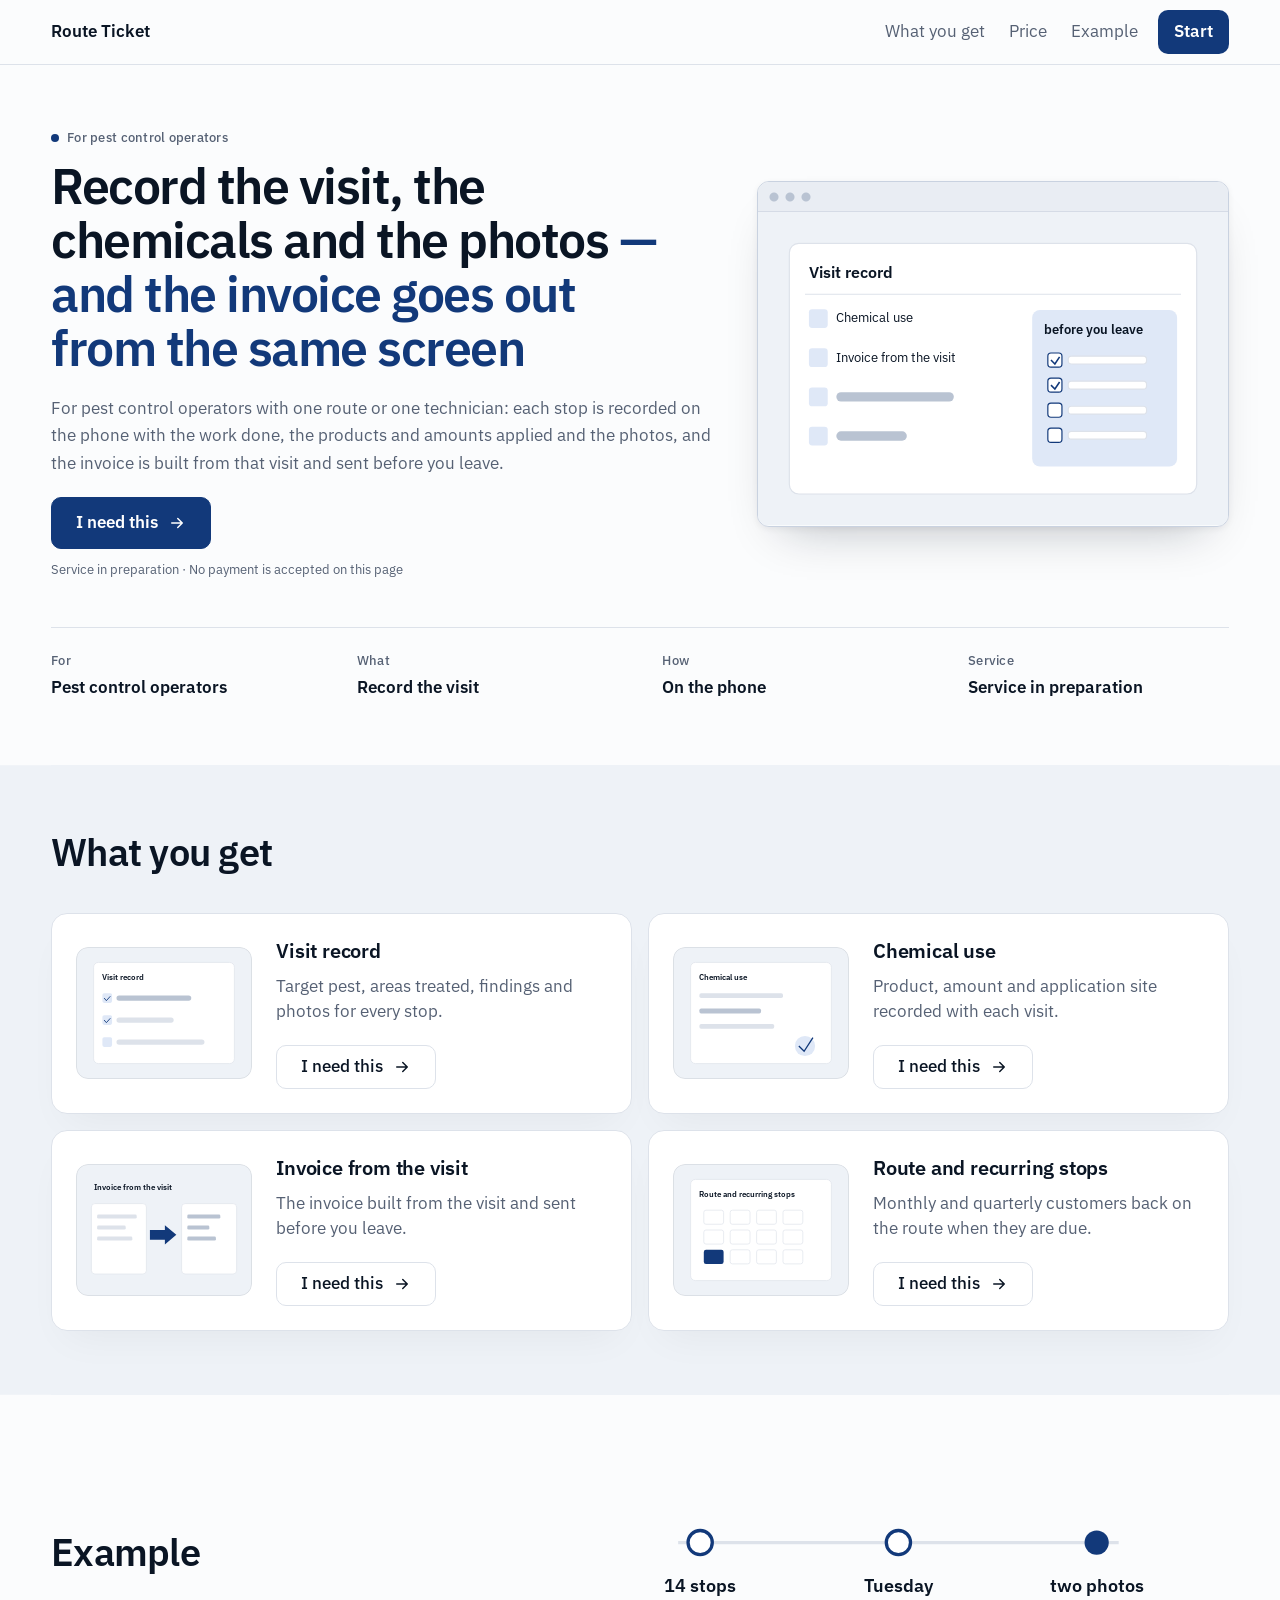
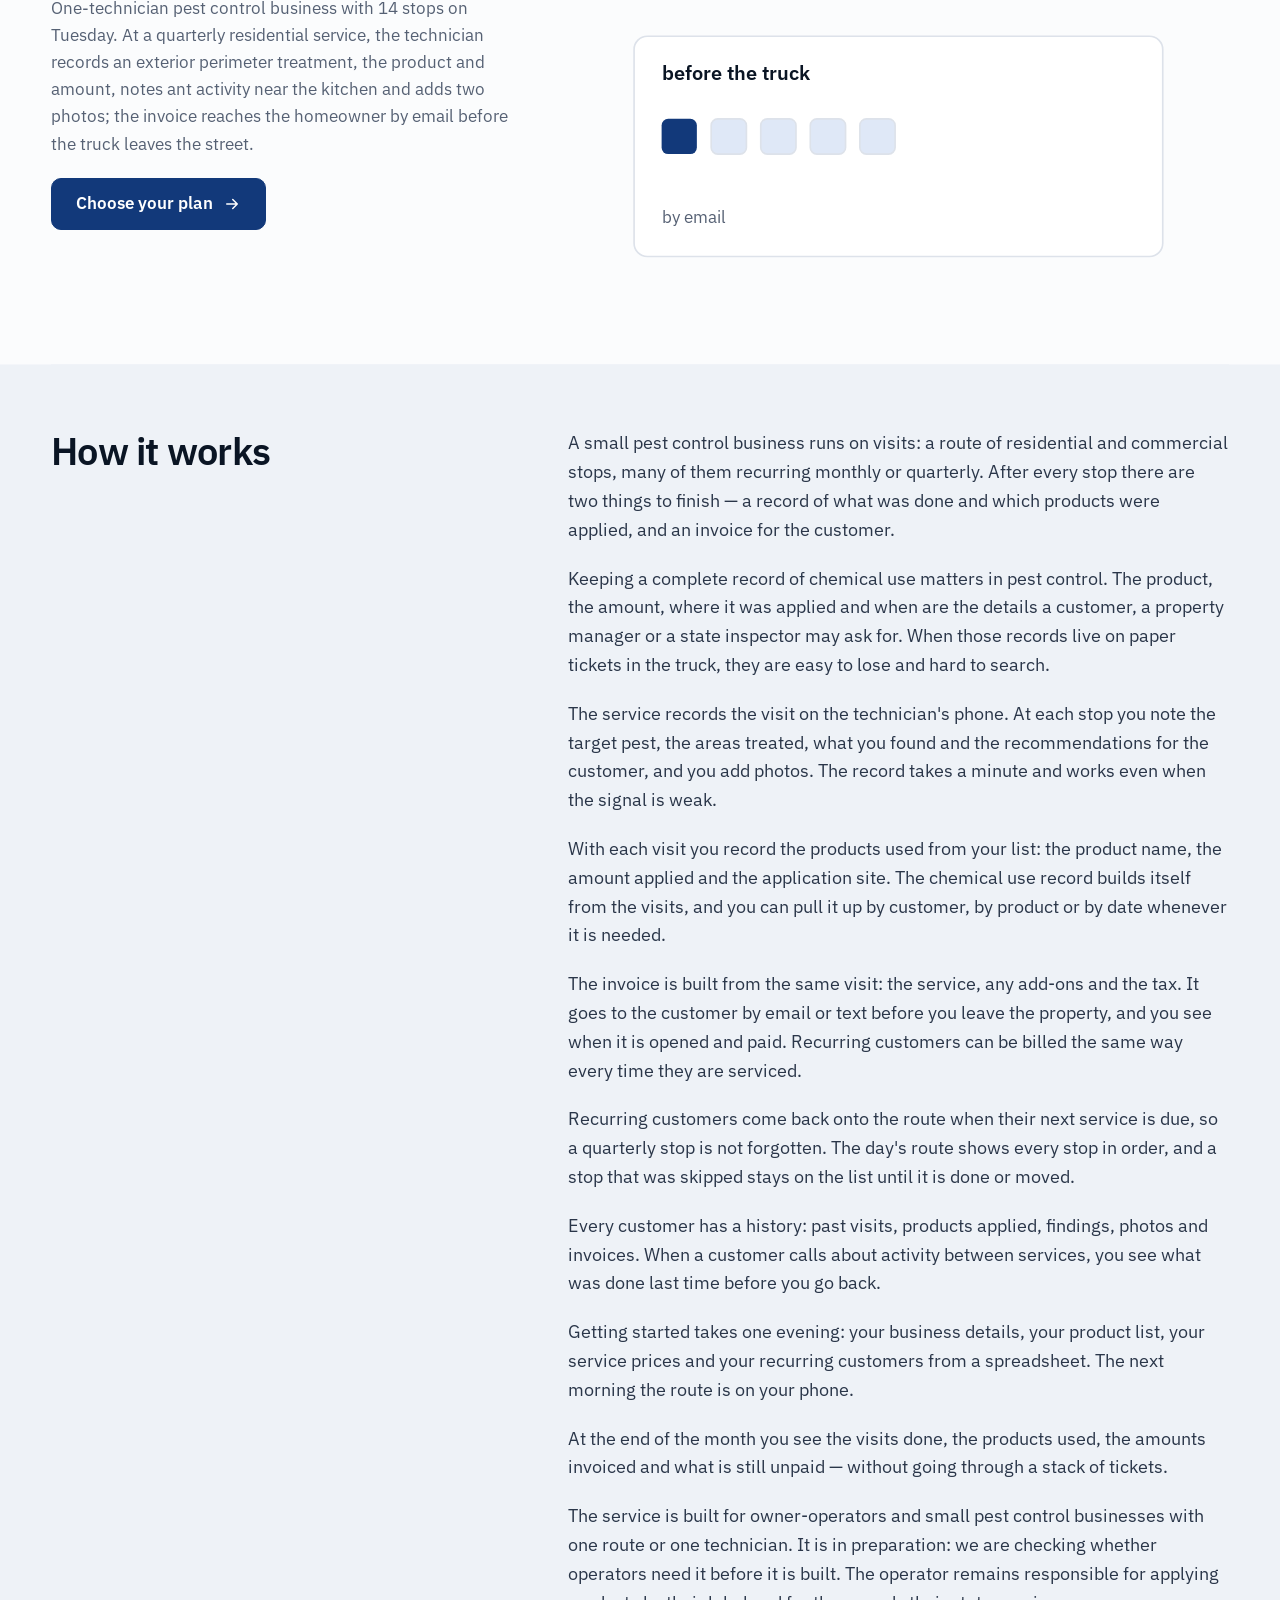
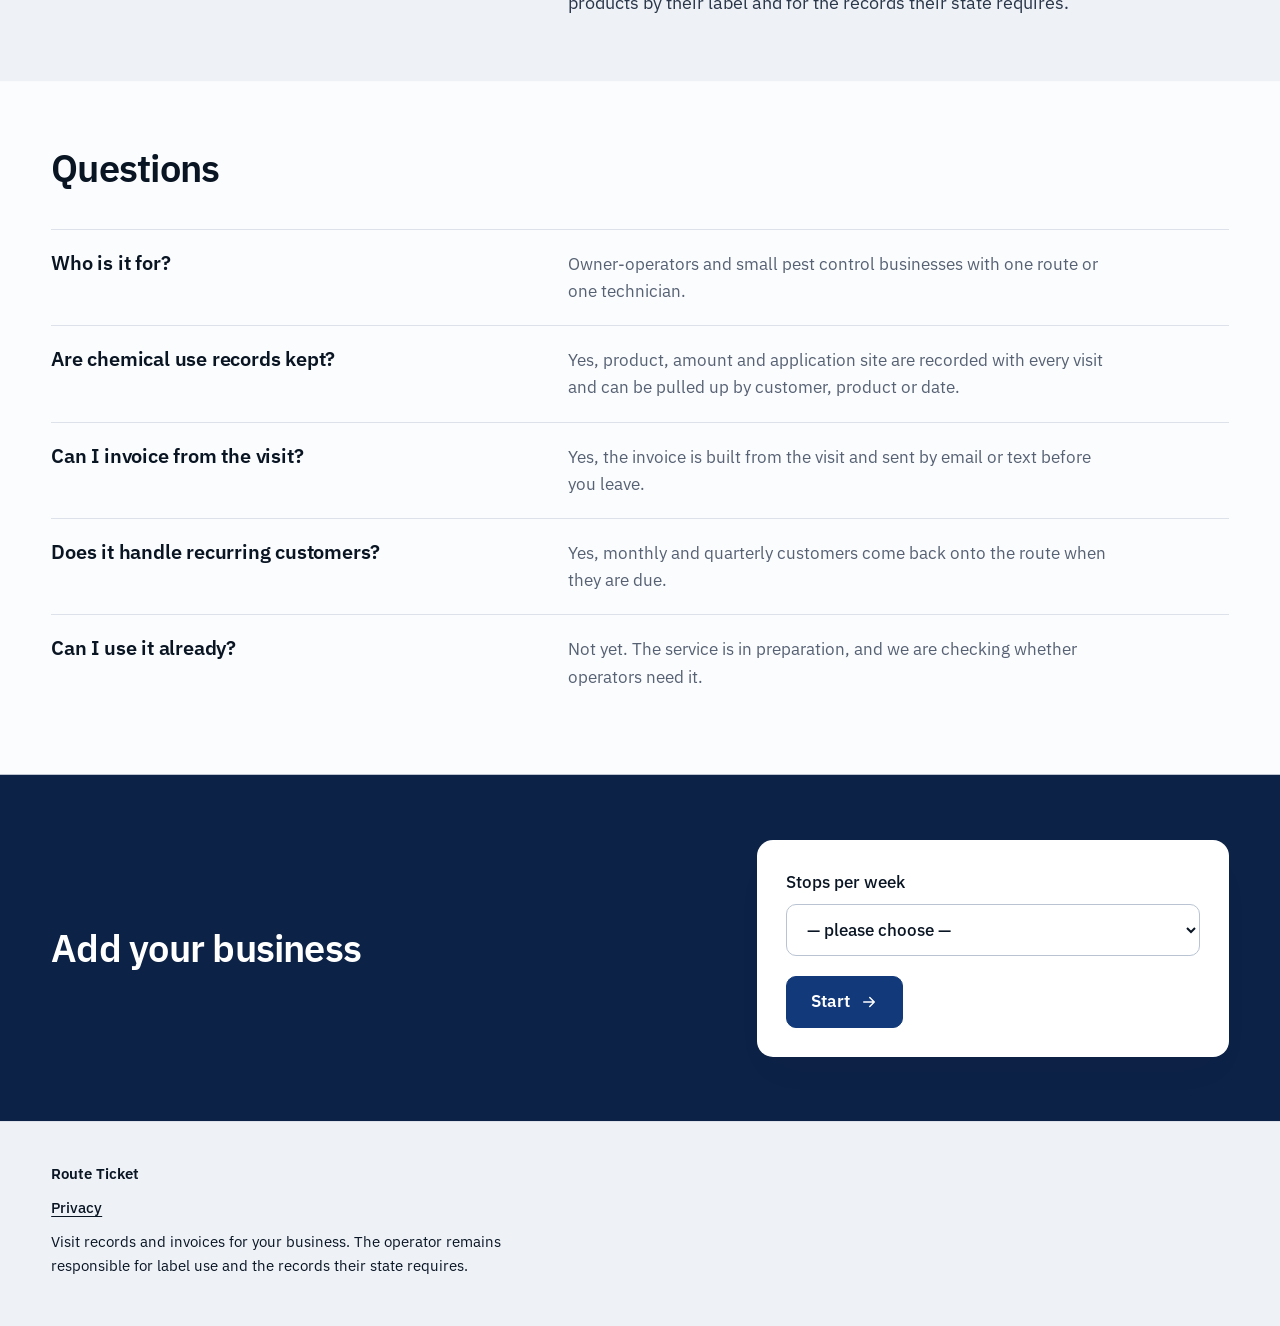
==== commit 484b3902: "Main page: design sample (rollout) Co-Authored-By: Claude Fable 5.2 <noreply@anthropic.com>" ====
--- a/index.html
+++ b/index.html
@@ -15,6 +15,10 @@
 <meta name="description" content="For small pest control operators: each visit recorded on your phone with photos and chemicals applied, and the invoice sent from the visit.">
 <link rel="icon" href="favicon.svg">
 <link rel="stylesheet" href="style.css">
+<link rel="preconnect" href="https://fonts.googleapis.com">
+<link rel="preconnect" href="https://fonts.gstatic.com" crossorigin>
+<link rel="stylesheet" href="https://fonts.googleapis.com/css2?family=IBM+Plex+Sans:wght@400;500;600&display=swap">
+<link rel="stylesheet" href="variant.css">
 <script src="smoke.js" defer></script>
 <!-- faq-jsonld:start -->
 <script type="application/ld+json">
@@ -73,38 +77,68 @@
 height="0" width="0" style="display:none;visibility:hidden"></iframe></noscript>
 <!-- End Google Tag Manager (noscript) -->
 
-<header><div class="wrap">
-  <div class="logo"><a href="index.html" data-ev="click_logo_home">Route Ticket</a></div>
-  <nav class="top"><a href="#what" data-ev="click_nav_what">What you get</a><a href="price.html" data-ev="click_nav_price">Price</a><a href="#example" data-ev="click_nav_example">Example</a><a href="#start" data-ev="click_nav_start">Start</a></nav>
+<header><div class="shell">
+  <a class="home" href="index.html" data-ev="click_logo_home">Route Ticket</a>
+  <nav><a href="#what" data-ev="click_nav_what">What you get</a><a href="price.html" data-ev="click_nav_price">Price</a><a href="#example" data-ev="click_nav_example">Example</a><a href="#start" data-ev="click_nav_start">Start</a></nav>
 </div></header>
 
-<div class="wrap">
-  <div class="hero">
-    <h1>Record the visit, the chemicals and the photos — and the invoice goes out from the same screen</h1>
-    <p class="sub">For pest control operators with one route or one technician: each stop is recorded on the phone with the work done, the products and amounts applied and the photos, and the invoice is built from that visit and sent before you leave.</p>
-    <a class="cta" href="price.html" data-ev="cta_click">I need this</a>
-    <p class="cta-note">Service in preparation · No payment is accepted on this page</p>
-  </div>
+<main class="shell">
+  <section class="split">
+    <div class="stack">
+      <p class="meta rise"><span class="dot"></span> For pest control operators</p>
+      <h1 class="rise" style="--i:1" data-len="long">Record the visit, the chemicals and the photos&nbsp;<span class="soft">— and the invoice goes out from the same screen</span></h1>
+      <p class="rise" style="--i:2">For pest control operators with one route or one technician: each stop is recorded on the phone with the work done, the products and amounts applied and the photos, and the invoice is built from that visit and sent before you leave.</p>
+      <a class="button rise" style="--i:3" href="price.html" data-ev="cta_click">I need this</a>
+      <p class="meta rise" style="--i:4">Service in preparation · No payment is accepted on this page</p>
+    </div>
+    <figure class="window rise" style="--i:2"><svg aria-hidden="true" focusable="false" class="shot" xmlns="http://www.w3.org/2000/svg" viewBox="0 0 1200 800"><rect width="1200" height="800" fill="#eef2f7" /><rect x="80" y="80" width="1040" height="640" rx="24" fill="#ffffff" stroke="#dde2ea" stroke-width="3" /><text x="130" y="168" font-size="40" fill="#0a1524" font-weight="600">Visit record</text><line x1="120" y1="210" x2="1080" y2="210" stroke="#dde2ea" stroke-width="3" /><rect x="130" y="248" width="48" height="48" rx="8" fill="#dfe8f7" /><text x="200" y="282" font-size="32" fill="#0a1524">Chemical use</text><rect x="130" y="348" width="48" height="48" rx="8" fill="#dfe8f7" /><text x="200" y="382" font-size="32" fill="#0a1524">Invoice from the visit</text><rect x="130" y="448" width="48" height="48" rx="8" fill="#dfe8f7" /><rect x="200" y="460" width="300" height="24" rx="12" fill="#b9c3d2" /><rect x="130" y="548" width="48" height="48" rx="8" fill="#dfe8f7" /><rect x="200" y="560" width="180" height="24" rx="12" fill="#b9c3d2" /><rect x="700" y="250" width="370" height="400" rx="20" fill="#dfe8f7" /><text x="730" y="312" font-size="32" fill="#0a1524" font-weight="600">before you leave</text><rect x="740" y="360" width="36" height="36" rx="8" fill="#ffffff" stroke="#12397a" stroke-width="3" /><rect x="792" y="368" width="200" height="20" rx="8" fill="#ffffff" stroke="#dde2ea" stroke-width="3" /><polyline points="748,378 758,388 770,370" fill="none" stroke="#12397a" stroke-width="4" /><rect x="740" y="424" width="36" height="36" rx="8" fill="#ffffff" stroke="#12397a" stroke-width="3" /><rect x="792" y="432" width="200" height="20" rx="8" fill="#ffffff" stroke="#dde2ea" stroke-width="3" /><polyline points="748,442 758,452 770,434" fill="none" stroke="#12397a" stroke-width="4" /><rect x="740" y="488" width="36" height="36" rx="8" fill="#ffffff" stroke="#12397a" stroke-width="3" /><rect x="792" y="496" width="200" height="20" rx="8" fill="#ffffff" stroke="#dde2ea" stroke-width="3" /><rect x="740" y="552" width="36" height="36" rx="8" fill="#ffffff" stroke="#12397a" stroke-width="3" /><rect x="792" y="560" width="200" height="20" rx="8" fill="#ffffff" stroke="#dde2ea" stroke-width="3" /></svg></figure>
+    <dl class="facts">
+      <div><dt>For</dt><dd>Pest control operators</dd></div>
+      <div><dt>What</dt><dd>Record the visit</dd></div>
+      <div><dt>How</dt><dd>On the phone</dd></div>
+      <div><dt>Service</dt><dd>Service in preparation</dd></div>
+    </dl>
+  </section>
 
   <section id="what" data-view="features_view">
-    <h2>What you get</h2>
-    <div class="grid">
-      <div class="card"><b>Visit record</b><span>Target pest, areas treated, findings and photos for every stop.</span><br><a class="btn" href="price.html" data-ev="feature_visit">I need this</a></div>
-      <div class="card"><b>Chemical use</b><span>Product, amount and application site recorded with each visit.</span><br><a class="btn" href="price.html" data-ev="feature_chemical">I need this</a></div>
-      <div class="card"><b>Invoice from the visit</b><span>The invoice built from the visit and sent before you leave.</span><br><a class="btn" href="price.html" data-ev="feature_invoice">I need this</a></div>
-      <div class="card"><b>Route and recurring stops</b><span>Monthly and quarterly customers back on the route when they are due.</span><br><a class="btn" href="price.html" data-ev="feature_route">I need this</a></div>
+    <div class="stack"><h2>What you get</h2></div>
+    <div class="bento">
+      <article class="tile stack reveal">
+        <div class="art"><svg aria-hidden="true" focusable="false" xmlns="http://www.w3.org/2000/svg" viewBox="0 0 800 600"><rect width="800" height="600" fill="#eef2f7" /><rect x="80" y="70" width="640" height="460" rx="22" fill="#ffffff" stroke="#dde2ea" stroke-width="3" /><text x="120" y="150" font-size="36" fill="#0a1524" font-weight="600">Visit record</text><rect x="120" y="210" width="44" height="44" rx="8" fill="#dfe8f7" /><rect x="184" y="220" width="340" height="24" rx="12" fill="#b9c3d2" /><polyline points="128,232 138,244 156,224" fill="none" stroke="#12397a" stroke-width="4" /><rect x="120" y="310" width="44" height="44" rx="8" fill="#dfe8f7" /><rect x="184" y="320" width="260" height="24" rx="12" fill="#dde2ea" /><polyline points="128,332 138,344 156,324" fill="none" stroke="#12397a" stroke-width="4" /><rect x="120" y="410" width="44" height="44" rx="8" fill="#dfe8f7" /><rect x="184" y="420" width="400" height="24" rx="12" fill="#dde2ea" /></svg></div>
+        <h3>Visit record</h3><p>Target pest, areas treated, findings and photos for every stop.</p>
+        <a class="button quiet" href="price.html" data-ev="feature_visit">I need this</a>
+      </article>
+      <article class="tile stack reveal">
+        <div class="art"><svg aria-hidden="true" focusable="false" xmlns="http://www.w3.org/2000/svg" viewBox="0 0 800 600"><rect width="800" height="600" fill="#eef2f7" /><rect x="80" y="70" width="640" height="460" rx="22" fill="#ffffff" stroke="#dde2ea" stroke-width="3" /><text x="120" y="150" font-size="36" fill="#0a1524" font-weight="600">Chemical use</text><rect x="120" y="210" width="380" height="22" rx="8" fill="#dde2ea" /><rect x="120" y="280" width="280" height="22" rx="8" fill="#b9c3d2" /><rect x="120" y="350" width="340" height="22" rx="8" fill="#dde2ea" /><circle cx="600" cy="450" r="46" fill="#dfe8f7" /><polyline points="572,450 596,474 636,412" fill="none" stroke="#12397a" stroke-width="6" /></svg></div>
+        <h3>Chemical use</h3><p>Product, amount and application site recorded with each visit.</p>
+        <a class="button quiet" href="price.html" data-ev="feature_chemical">I need this</a>
+      </article>
+      <article class="tile stack reveal">
+        <div class="art"><svg aria-hidden="true" focusable="false" xmlns="http://www.w3.org/2000/svg" viewBox="0 0 800 600"><rect width="800" height="600" fill="#eef2f7" /><text x="80" y="120" font-size="36" fill="#0a1524" font-weight="600">Invoice from the visit</text><rect x="70" y="180" width="250" height="320" rx="16" fill="#ffffff" stroke="#dde2ea" stroke-width="3" /><rect x="480" y="180" width="250" height="320" rx="16" fill="#ffffff" stroke="#dde2ea" stroke-width="3" /><rect x="96" y="230" width="180" height="18" rx="6" fill="#dde2ea" /><rect x="506" y="230" width="150" height="18" rx="6" fill="#b9c3d2" /><rect x="96" y="280" width="130" height="18" rx="6" fill="#dde2ea" /><rect x="506" y="280" width="100" height="18" rx="6" fill="#b9c3d2" /><rect x="96" y="330" width="160" height="18" rx="6" fill="#dde2ea" /><rect x="506" y="330" width="130" height="18" rx="6" fill="#b9c3d2" /><polygon points="336,300 404,300 404,278 456,322 404,366 404,344 336,344" fill="#12397a" /></svg></div>
+        <h3>Invoice from the visit</h3><p>The invoice built from the visit and sent before you leave.</p>
+        <a class="button quiet" href="price.html" data-ev="feature_invoice">I need this</a>
+      </article>
+      <article class="tile stack reveal">
+        <div class="art"><svg aria-hidden="true" focusable="false" xmlns="http://www.w3.org/2000/svg" viewBox="0 0 800 600"><rect width="800" height="600" fill="#eef2f7" /><rect x="80" y="70" width="640" height="460" rx="22" fill="#ffffff" stroke="#dde2ea" stroke-width="3" /><text x="120" y="150" font-size="36" fill="#0a1524" font-weight="600">Route and recurring stops</text><rect x="140" y="210" width="90" height="64" rx="10" fill="#ffffff" stroke="#dde2ea" stroke-width="3" /><rect x="260" y="210" width="90" height="64" rx="10" fill="#ffffff" stroke="#dde2ea" stroke-width="3" /><rect x="380" y="210" width="90" height="64" rx="10" fill="#ffffff" stroke="#dde2ea" stroke-width="3" /><rect x="500" y="210" width="90" height="64" rx="10" fill="#ffffff" stroke="#dde2ea" stroke-width="3" /><rect x="140" y="300" width="90" height="64" rx="10" fill="#ffffff" stroke="#dde2ea" stroke-width="3" /><rect x="260" y="300" width="90" height="64" rx="10" fill="#ffffff" stroke="#dde2ea" stroke-width="3" /><rect x="380" y="300" width="90" height="64" rx="10" fill="#ffffff" stroke="#dde2ea" stroke-width="3" /><rect x="500" y="300" width="90" height="64" rx="10" fill="#ffffff" stroke="#dde2ea" stroke-width="3" /><rect x="140" y="390" width="90" height="64" rx="10" fill="#12397a" /><rect x="260" y="390" width="90" height="64" rx="10" fill="#ffffff" stroke="#dde2ea" stroke-width="3" /><rect x="380" y="390" width="90" height="64" rx="10" fill="#ffffff" stroke="#dde2ea" stroke-width="3" /><rect x="500" y="390" width="90" height="64" rx="10" fill="#ffffff" stroke="#dde2ea" stroke-width="3" /></svg></div>
+        <h3>Route and recurring stops</h3><p>Monthly and quarterly customers back on the route when they are due.</p>
+        <a class="button quiet" href="price.html" data-ev="feature_route">I need this</a>
+      </article>
     </div>
   </section>
 
-  <section id="example" data-view="example_view">
-    <h2>Example (fictional data)</h2>
-    <p class="fine">One-technician pest control business with 14 stops on Tuesday. At a quarterly residential service, the technician records an exterior perimeter treatment, the product and amount, notes ant activity near the kitchen and adds two photos; the invoice reaches the homeowner by email before the truck leaves the street.</p>
-    <a class="cta" href="price.html" data-ev="click_cta_after_example">Choose your plan</a>
+  <section id="example" data-view="example_view" class="split flip">
+    <div class="stack">
+      <h2>Example</h2>
+      <p>One-technician pest control business with 14 stops on Tuesday. At a quarterly residential service, the technician records an exterior perimeter treatment, the product and amount, notes ant activity near the kitchen and adds two photos; the invoice reaches the homeowner by email before the truck leaves the street.</p>
+    <a class="button" href="price.html" data-ev="click_cta_after_example">Choose your plan</a>
+    </div>
+<svg aria-hidden="true" focusable="false" class="shot reveal" xmlns="http://www.w3.org/2000/svg" viewBox="0 0 1200 800"><rect width="1200" height="800" fill="#eef2f7" /><line x1="200" y1="150" x2="1000" y2="150" stroke="#dde2ea" stroke-width="6" /><circle cx="240" cy="150" r="22" fill="#ffffff" stroke="#12397a" stroke-width="6" /><text x="240" y="240" font-size="32" fill="#0a1524" font-weight="600" text-anchor="middle">14 stops</text><circle cx="600" cy="150" r="22" fill="#ffffff" stroke="#12397a" stroke-width="6" /><text x="600" y="240" font-size="32" fill="#0a1524" font-weight="600" text-anchor="middle">Tuesday</text><circle cx="960" cy="150" r="22" fill="#12397a" /><text x="960" y="240" font-size="32" fill="#0a1524" font-weight="600" text-anchor="middle">two photos</text><rect x="120" y="320" width="960" height="400" rx="24" fill="#ffffff" stroke="#dde2ea" stroke-width="3" /><text x="170" y="400" font-size="36" fill="#0a1524" font-weight="600">before the truck</text><rect x="170" y="470" width="64" height="64" rx="12" fill="#12397a" /><rect x="260" y="470" width="64" height="64" rx="12" fill="#dfe8f7" stroke="#dde2ea" stroke-width="3" /><rect x="350" y="470" width="64" height="64" rx="12" fill="#dfe8f7" stroke="#dde2ea" stroke-width="3" /><rect x="440" y="470" width="64" height="64" rx="12" fill="#dfe8f7" stroke="#dde2ea" stroke-width="3" /><rect x="530" y="470" width="64" height="64" rx="12" fill="#dfe8f7" stroke="#dde2ea" stroke-width="3" /><text x="170" y="660" font-size="30" fill="#566174">by email</text></svg>
   </section>
 <!-- seo-tekst:start -->
-  <section id="opis">
-    <h2>How it works</h2>
-    <p>A small pest control business runs on visits: a route of residential and commercial stops, many of them recurring monthly or quarterly. After every stop there are two things to finish — a record of what was done and which products were applied, and an invoice for the customer.</p>
+  <section id="opis" class="split flip">
+    <div class="stack"><h2>How it works</h2></div>
+    <div class="stack">
+      <p>A small pest control business runs on visits: a route of residential and commercial stops, many of them recurring monthly or quarterly. After every stop there are two things to finish — a record of what was done and which products were applied, and an invoice for the customer.</p>
     <p>Keeping a complete record of chemical use matters in pest control. The product, the amount, where it was applied and when are the details a customer, a property manager or a state inspector may ask for. When those records live on paper tickets in the truck, they are easy to lose and hard to search.</p>
     <p>The service records the visit on the technician's phone. At each stop you note the target pest, the areas treated, what you found and the recommendations for the customer, and you add photos. The record takes a minute and works even when the signal is weak.</p>
     <p>With each visit you record the products used from your list: the product name, the amount applied and the application site. The chemical use record builds itself from the visits, and you can pull it up by customer, by product or by date whenever it is needed.</p>
@@ -114,31 +148,34 @@
     <p>Getting started takes one evening: your business details, your product list, your service prices and your recurring customers from a spreadsheet. The next morning the route is on your phone.</p>
     <p>At the end of the month you see the visits done, the products used, the amounts invoiced and what is still unpaid — without going through a stack of tickets.</p>
     <p>The service is built for owner-operators and small pest control businesses with one route or one technician. It is in preparation: we are checking whether operators need it before it is built. The operator remains responsible for applying products by their label and for the records their state requires.</p>
+    </div>
   </section>
   <section id="faq">
-    <h2>Questions</h2>
-    <h3>Who is it for?</h3>
-    <p>Owner-operators and small pest control businesses with one route or one technician.</p>
-    <h3>Are chemical use records kept?</h3>
-    <p>Yes, product, amount and application site are recorded with every visit and can be pulled up by customer, product or date.</p>
-    <h3>Can I invoice from the visit?</h3>
-    <p>Yes, the invoice is built from the visit and sent by email or text before you leave.</p>
-    <h3>Does it handle recurring customers?</h3>
-    <p>Yes, monthly and quarterly customers come back onto the route when they are due.</p>
-    <h3>Can I use it already?</h3>
-    <p>Not yet. The service is in preparation, and we are checking whether operators need it.</p>
+    <div class="stack"><h2>Questions</h2></div>
+    <div class="rows">
+      <div class="split flip"><h3>Who is it for?</h3><p>Owner-operators and small pest control businesses with one route or one technician.</p></div>
+      <div class="split flip"><h3>Are chemical use records kept?</h3><p>Yes, product, amount and application site are recorded with every visit and can be pulled up by customer, product or date.</p></div>
+      <div class="split flip"><h3>Can I invoice from the visit?</h3><p>Yes, the invoice is built from the visit and sent by email or text before you leave.</p></div>
+      <div class="split flip"><h3>Does it handle recurring customers?</h3><p>Yes, monthly and quarterly customers come back onto the route when they are due.</p></div>
+      <div class="split flip"><h3>Can I use it already?</h3><p>Not yet. The service is in preparation, and we are checking whether operators need it.</p></div>
+    </div>
   </section>
 <!-- seo-tekst:end -->
-  <section id="start" data-view="start_view">
-    <h2>Add your business</h2>
-    <p><label>Stops per week<br><select data-ev-focus="form_start" style="margin-top:6px;padding:8px;font-size:16px"><option value="">— please choose —</option><option>Up to 25</option><option>25–60</option><option>60–120</option><option>More than 120</option></select></label></p>
-    <a class="cta" href="price.html" data-ev="form_submit_click">Start</a>
+  <section id="start" data-view="start_view" class="split">
+    <div class="stack">
+      <h2>Add your business</h2>
+    </div>
+    <div class="tile stack">
+      <label>Stops per week<select data-ev-focus="form_start"><option value="">— please choose —</option><option>Up to 25</option><option>25–60</option><option>60–120</option><option>More than 120</option></select></label>
+      <a class="button" href="price.html" data-ev="form_submit_click">Start</a>
+    </div>
   </section>
-</div>
+</main>
 
-<footer><div class="wrap">
+<footer><div class="shell">
+  <p><b>Route Ticket</b></p>
   <p><a href="privacy.html" data-ev="click_legal_privacy">Privacy</a></p>
-  <p class="muted">Visit records and invoices for your business. The operator remains responsible for label use and the records their state requires.</p>
+  <p>Visit records and invoices for your business. The operator remains responsible for label use and the records their state requires.</p>
 </div></footer>
 
 </body>
--- a/variant.css
+++ b/variant.css
@@ -0,0 +1,210 @@
+/* Final sample v13 — one layer (СМ-45): tokens in :root, then general rules.
+   Owner's ten choices: layout 17 · IBM Plex Sans · navy palette · background 06 (grey bands, dark form band) ·
+   shape 02 (medium radius) · cards 05 (2×2, picture on the side) · hero 07 (picture in a window frame) ·
+   density 02 (compact) · header 07 (button in header, light-grey footer) · motion 04 (load cascade only).
+   Four commands on top: polish (whole) · emil-design-eng (interaction layer, no image placeholder colour) ·
+   mobile-native (safe areas, footer press) · typeset (measure, leading and tracking per role, fallback face). */
+
+/* fallback with Plex metrics: the swap from Segoe UI / Arial does not reflow lines */
+@font-face { font-family: "Plex Fallback"; src: local("Segoe UI"), local("Arial"); size-adjust: 101.7%; ascent-override: 100.8%; descent-override: 27%; line-gap-override: 0%; }
+
+:root {
+  /* colour — one blue accent; white text on it passes AA */
+  --canvas: #fbfcfd;
+  --surface: #ffffff;
+  --ink: #0a1524;
+  --steel: #566174;
+  --line: #dde2ea;
+  --line-strong: #b9c3d2;
+  --accent: #12397a;
+  --accent-hover: #0d2247;              /* the dark band colour, no new hue */
+  --accent-wash: #dfe8f7;
+  --focus: #2f6fd6;
+  --band-grey: #eef2f7;
+  --band-dark: #0d2247;
+  --shadow: 0 20px 40px -15px rgba(0, 0, 0, .05);
+  /* type — one family; the larger the type, the tighter tracking and leading */
+  --font-sans: "IBM Plex Sans", "Plex Fallback", "Segoe UI", system-ui, sans-serif;
+  --text-display: clamp(2.25rem, 5vw, 3.75rem);
+  --text-h2: clamp(1.75rem, 3vw, 2.5rem);
+  --text-h3: 1.25rem;
+  --text-body: 1.0625rem;
+  --text-meta: .8125rem;
+  --tracking-display: -.03em;
+  --tracking: -.02em;
+  --tracking-h3: -.01em;
+  --leading-display: 1.08;
+  --leading-tight: 1.15;
+  --leading-h3: 1.3;
+  --leading-body: 1.6;                  /* 1.55 on phones */
+  --leading-snug: 1.5;                  /* short measure in cards */
+  --measure: 56ch;                      /* about 70 characters of Plex per line */
+  --measure-lead: 41.5rem;               /* hero lead keeps two lines at 1280; rem, because ch on an animated element can resolve against the fallback face */
+  /* space, shape */
+  --max: 1400px;
+  --gutter: clamp(1rem, 4vw, 4rem);
+  --section: 4rem;                      /* 3rem on phones */
+  --gap: clamp(1.5rem, 3.5vw, 3.5rem);
+  --head-gap: clamp(1.75rem, 3vw, 2.5rem);
+  --pad-card: 1.75rem;                  /* 1.5rem on phones */
+  --radius-card: 1rem;
+  --radius-inner: .75rem;
+  --radius-control: .625rem;            /* fields, buttons, header links */
+  --header-h: 65px;                     /* sticky header with its border; 57px on phones */
+  /* motion — UI feedback under 300ms */
+  --ease-out: cubic-bezier(.23, 1, .32, 1);
+  --dur: .15s;                          /* hover, colour */
+  --dur-press: .16s;
+  --dur-rise: .5s;                      /* first-screen cascade item */
+  --stagger: 60ms;
+  --press: .97;
+  --arrow: url("data:image/svg+xml,%3Csvg xmlns='http://www.w3.org/2000/svg' viewBox='0 0 24 24' fill='none' stroke='%23000' stroke-width='2' stroke-linecap='round' stroke-linejoin='round'%3E%3Cpath d='M5 12h14M13 6l6 6-6 6'/%3E%3C/svg%3E");
+}
+@media (max-width: 767px) {
+  :root { --section: 3rem; --gap: max(2rem, 5vw); --pad-card: 1.5rem; --leading-body: 1.55; --header-h: 57px; }
+}
+
+/* base */
+*, *::before, *::after { box-sizing: border-box; }
+html { scroll-behavior: smooth; scroll-padding-top: var(--header-h); -webkit-text-size-adjust: 100%; text-size-adjust: 100%; }
+body { margin: 0; background: var(--canvas); color: var(--ink); font: 400 var(--text-body)/var(--leading-body) var(--font-sans); -webkit-font-smoothing: antialiased; -moz-osx-font-smoothing: grayscale; text-rendering: optimizeLegibility; font-synthesis: none; }
+h1, h2, h3 { margin: 0; color: var(--ink); font-weight: 600; letter-spacing: var(--tracking); line-height: var(--leading-tight); text-wrap: balance; }
+h1 { font-size: var(--text-display); letter-spacing: var(--tracking-display); line-height: var(--leading-display); }
+/* long headlines (German, Polish, Russian…): the page sets data-len on h1 — long: over 70 characters, xlong: over 100 */
+h1[data-len="long"] { --text-display: clamp(2.125rem, 4vw, 3.125rem); }
+h1[data-len="xlong"] { --text-display: clamp(2rem, 3.6vw, 2.875rem); }
+h3, dd { hyphens: auto; hyphenate-limit-chars: 12 4 4; }   /* long words in narrow cards and facts; the headline is not hyphenated */
+h2 { font-size: var(--text-h2); }
+h3 { font-size: var(--text-h3); letter-spacing: var(--tracking-h3); line-height: var(--leading-h3); }
+p { margin: 0; color: var(--steel); max-width: var(--measure); }
+h1 + p { max-width: var(--measure-lead); }
+p, dd { text-wrap: pretty; }
+h1, h2, h3, p, dd { overflow-wrap: anywhere; }   /* anywhere, not break-word: it also shrinks the column's minimum width */
+.tile p { hyphens: auto; }
+b { font-weight: 600; color: var(--ink); }
+a { color: inherit; text-decoration-thickness: from-font; text-underline-offset: .2em; }
+img { max-width: 100%; -webkit-user-drag: none; }
+::selection { background: var(--accent-wash); color: var(--ink); }
+:focus-visible, select:focus { outline: 2px solid var(--focus); outline-offset: 3px; }
+select:focus:not(:focus-visible) { outline: 0; }
+
+/* layout */
+.shell { max-width: var(--max); margin: 0 auto; padding: 0 max(var(--gutter), env(safe-area-inset-right, 0px)) 0 max(var(--gutter), env(safe-area-inset-left, 0px)); }
+section { padding: var(--section) 0; border-top: 1px solid transparent; }   /* 1px seam between blocks */
+main > section:first-child { border-top: 0; }
+main > section:not(.split) > * + * { margin-top: var(--head-gap); }
+.split { display: grid; grid-template-columns: var(--cols, minmax(0, 7fr) minmax(0, 5fr)); gap: 1.5rem var(--gap); }
+.flip { --cols: minmax(0, 5fr) minmax(0, 7fr); }
+.split:has(> .stack + p) { --cols: minmax(0, 1fr); row-gap: .625rem; }   /* a bare sub-line sits under its heading */
+section.split > .stack:first-child { align-self: center; }                 /* the shorter side centres against the taller */
+.stack { display: grid; gap: 1.25rem; align-content: start; justify-items: start; }
+.split > *, .stack > *, .bento > * { min-width: 0; }   /* a long word must wrap inside its column, not widen it (rollout: German pages) */
+.stack > .meta + :is(h1, h2) { margin-top: -.5rem; }                       /* eyebrow belongs to its heading */
+.stack > h3 + p { margin-top: -.625rem; }                                  /* card title belongs to its text */
+.bento { display: grid; grid-template-columns: repeat(2, minmax(0, 1fr)); gap: 1rem; }
+
+/* block backgrounds: grey bands, one dark form band (full-bleed) */
+main > section:has(> .bento), #opis { --band: var(--band-grey); }   /* cards block by structure: every page has its own id */
+#start { --band: var(--band-dark); --ink: #ffffff; --steel: #c3cee2; --accent-wash: rgba(255, 255, 255, .12); --focus: #9dbcf5; color: var(--ink); }
+main > section:has(> .bento), #opis, #start { background: var(--band); box-shadow: 0 0 0 100vmax var(--band); clip-path: inset(0 -100vmax); }
+#start .tile { --ink: #0a1524; --steel: #566174; --accent-wash: #dfe8f7; --focus: #2f6fd6; color: var(--ink); border-color: transparent; }
+#start .tile select { border-color: var(--line-strong); }
+
+/* long text: heading on the left, one column of text on the right, darker and larger than card text */
+#opis > .stack:first-child { align-self: start; }
+#opis > .stack + .stack > p { color: #2a3649; font-size: 1.125rem; max-width: 62ch; }
+
+/* header, footer */
+header { position: sticky; top: 0; z-index: 10; background: rgba(251, 252, 253, .86); -webkit-backdrop-filter: blur(12px); backdrop-filter: blur(12px); border-bottom: 1px solid var(--line); }
+header .shell { display: flex; flex-wrap: wrap; align-items: center; justify-content: space-between; min-height: 64px; }
+header nav { display: flex; flex-wrap: wrap; }
+header a { display: inline-flex; align-items: center; min-height: 44px; padding: 0 .75rem; border-radius: var(--radius-control); color: var(--steel); text-decoration: none; transition: background-color var(--dur) ease, color var(--dur) ease, transform var(--dur-press) var(--ease-out); }
+header a:active { color: var(--ink); }
+header .home { margin-left: -.75rem; color: var(--ink); font-weight: 600; }
+header nav a:last-child { margin-left: .5rem; padding: 0 1rem; background: var(--accent); color: #fff; font-weight: 600; }
+header nav a:last-child:active { color: #fff; }
+footer { padding: 2.5rem 0 calc(3rem + env(safe-area-inset-bottom, 0px)); background: var(--band-grey); color: var(--ink); border-top: 1px solid var(--line); font-size: .9375rem; }
+footer a, footer p { color: var(--ink); }
+footer a { display: inline-flex; align-items: center; min-height: 44px; font-weight: 500; transition: color var(--dur) ease, opacity var(--dur) ease; }
+
+/* components */
+.meta { display: inline-flex; align-items: center; gap: .5rem; font: 500 var(--text-meta)/1.4 var(--font-sans); letter-spacing: .02em; color: var(--steel); }
+.button + .meta { margin-top: -.5rem; font-weight: 400; letter-spacing: 0; }   /* note under a button reads as body text */
+.soft { color: var(--steel); }
+h1 .soft { color: var(--accent); }   /* the benefit half of the headline: accent, not grey */
+.dot { width: 8px; height: 8px; flex: none; border-radius: 50%; background: var(--accent); }
+.button { display: inline-flex; align-items: center; justify-content: center; gap: .6rem; min-height: 52px; padding: 0 1.5rem; border: 1px solid var(--accent); border-radius: var(--radius-control); background: var(--accent); color: #ffffff; font-weight: 600; text-decoration: none; transition: transform var(--dur-press) var(--ease-out), background-color var(--dur) ease, border-color var(--dur) ease; }
+.button::after { content: ""; width: 1.1em; height: 1.1em; background: currentColor; -webkit-mask: var(--arrow) center / contain no-repeat; mask: var(--arrow) center / contain no-repeat; transition: transform var(--dur-press) var(--ease-out); }
+.button.quiet { min-height: 44px; border-color: var(--line); background: var(--surface); color: var(--ink); font-weight: 500; }
+.button:active, header nav a:last-child:active { transform: scale(var(--press)); }
+header a, .button, footer a, select, label { -webkit-tap-highlight-color: transparent; touch-action: manipulation; }
+header a, .button { -webkit-user-select: none; user-select: none; }
+.tile { padding: var(--pad-card); background: var(--surface); border: 1px solid var(--line); border-radius: var(--radius-card); box-shadow: var(--shadow); }
+.tile p { line-height: var(--leading-snug); }
+.art { width: 100%; aspect-ratio: 4 / 3; overflow: hidden; border-radius: var(--radius-inner); background: var(--canvas); }
+.art img, .art svg { display: block; width: 100%; height: 100%; object-fit: cover; border-radius: inherit; }   /* picture: image file or inline drawing */
+.art img, .art svg { outline: 1px solid rgba(10, 21, 36, .08); outline-offset: -1px; }   /* hairline so pale pictures do not melt into the card */
+.shot { display: block; align-self: center; width: 100%; height: auto; aspect-ratio: 3 / 2; object-fit: cover; border-radius: var(--radius-card); }   /* no frame of its own: the drawing already has cards inside */
+.window { margin: 0; align-self: center; overflow: hidden; background: var(--surface); border: 1px solid #c9d2e0; border-radius: var(--radius-inner); box-shadow: 0 24px 48px -26px rgba(10, 21, 36, .30), 0 2px 6px rgba(10, 21, 36, .06); }
+.window::before { content: ""; display: block; height: 30px; border-bottom: 1px solid #d5dbe6;
+  background: radial-gradient(circle at 16px 15px, var(--line-strong) 4px, transparent 5px), radial-gradient(circle at 32px 15px, var(--line-strong) 4px, transparent 5px),
+    radial-gradient(circle at 48px 15px, var(--line-strong) 4px, transparent 5px), #e9edf3; }
+.window .shot { border-radius: 0; }
+svg.shot:not(.window *) > rect:first-child { fill: none; }   /* example drawing: no grey panel behind its cards — one frame level less */
+.facts { grid-column: 1 / -1; display: grid; grid-template-columns: repeat(4, minmax(0, 1fr)); gap: 1rem var(--gap); margin: 1.5rem 0 0; padding-top: 1.5rem; border-top: 1px solid var(--line); }
+.facts dt { font: 500 var(--text-meta)/1.4 var(--font-sans); letter-spacing: .02em; color: var(--steel); }
+.facts dd { margin: .25rem 0 0; font-weight: 600; }
+.rows > * { align-items: baseline; padding: 1.25rem 0; border-top: 1px solid var(--line); }   /* question and answer share a baseline */
+label { display: grid; gap: .5rem; width: 100%; font-weight: 500; }
+select { width: 100%; min-width: 0; min-height: 52px; padding: 0 1rem; font: inherit; color: var(--ink); background: var(--surface); border: 1px solid var(--line); border-radius: var(--radius-control); accent-color: var(--accent); }
+select, label { cursor: pointer; }
+
+/* cards from 768px: picture on the side; on tablets it yields width to the text */
+@media (min-width: 768px) {
+  .tile:has(> .art) { grid-template-columns: minmax(0, 11rem) minmax(0, 1fr); column-gap: 1.5rem; align-items: center; padding: 1.5rem; }
+  .tile > .art { grid-row: 1 / span 3; }
+  .tile:has(> .art) > :not(.art) { grid-column: 2; }
+}
+@media (min-width: 768px) and (max-width: 1023px) {
+  .facts { grid-template-columns: repeat(2, minmax(0, 1fr)); }
+  .tile:has(> .art) { grid-template-columns: minmax(0, 6rem) minmax(0, 1fr); column-gap: 1rem; }
+}
+
+/* phones: one column; header = name + button in one row, section links hidden */
+@media (max-width: 767px) {
+  .split, .bento { grid-template-columns: minmax(0, 1fr); }
+  h1, h2 { hyphens: auto; }   /* phones: a word longer than the line is hyphenated */
+  .facts { grid-template-columns: repeat(2, minmax(0, 1fr)); }
+  .button { width: 100%; }
+  header .shell { flex-wrap: nowrap; min-height: 56px; }
+  header nav a:not(:last-child) { display: none; }
+  header nav a:last-child { min-height: 40px; margin: 0; }
+}
+
+/* hover only where there is a real pointer: a tap must not leave a stuck hover */
+@media (hover: hover) and (pointer: fine) {
+  header a:hover { color: var(--ink); background: var(--accent-wash); }
+  header .home:hover { background: transparent; }
+  header nav a:last-child:hover { color: #fff; background: var(--accent-hover); }
+  .button:not(.quiet):hover { background: var(--accent-hover); border-color: var(--accent-hover); }
+  .button.quiet:hover { border-color: var(--accent); background: var(--accent-wash); }
+  footer a:hover { color: var(--accent); }
+}
+@media not all and (hover: hover) and (pointer: fine) {
+  footer a:active { opacity: .6; }
+}
+
+/* motion: first-screen cascade on load only; reduced motion keeps opacity, drops travel */
+@media (prefers-reduced-motion: no-preference) {
+  @keyframes rise-in { from { opacity: 0; transform: translateY(8px); } }
+  .rise { animation: rise-in var(--dur-rise) var(--ease-out) calc(var(--i, 0) * var(--stagger)) backwards; }
+}
+@media (hover: hover) and (pointer: fine) and (prefers-reduced-motion: no-preference) {
+  .button:hover::after { transform: translateX(2px); }
+}
+@media (prefers-reduced-motion: reduce) {
+  @keyframes fade-in { from { opacity: 0; } }
+  html { scroll-behavior: auto; }
+  .rise { animation: fade-in .2s ease backwards; }
+  .button:active, header nav a:last-child:active { transform: none; }
+}
